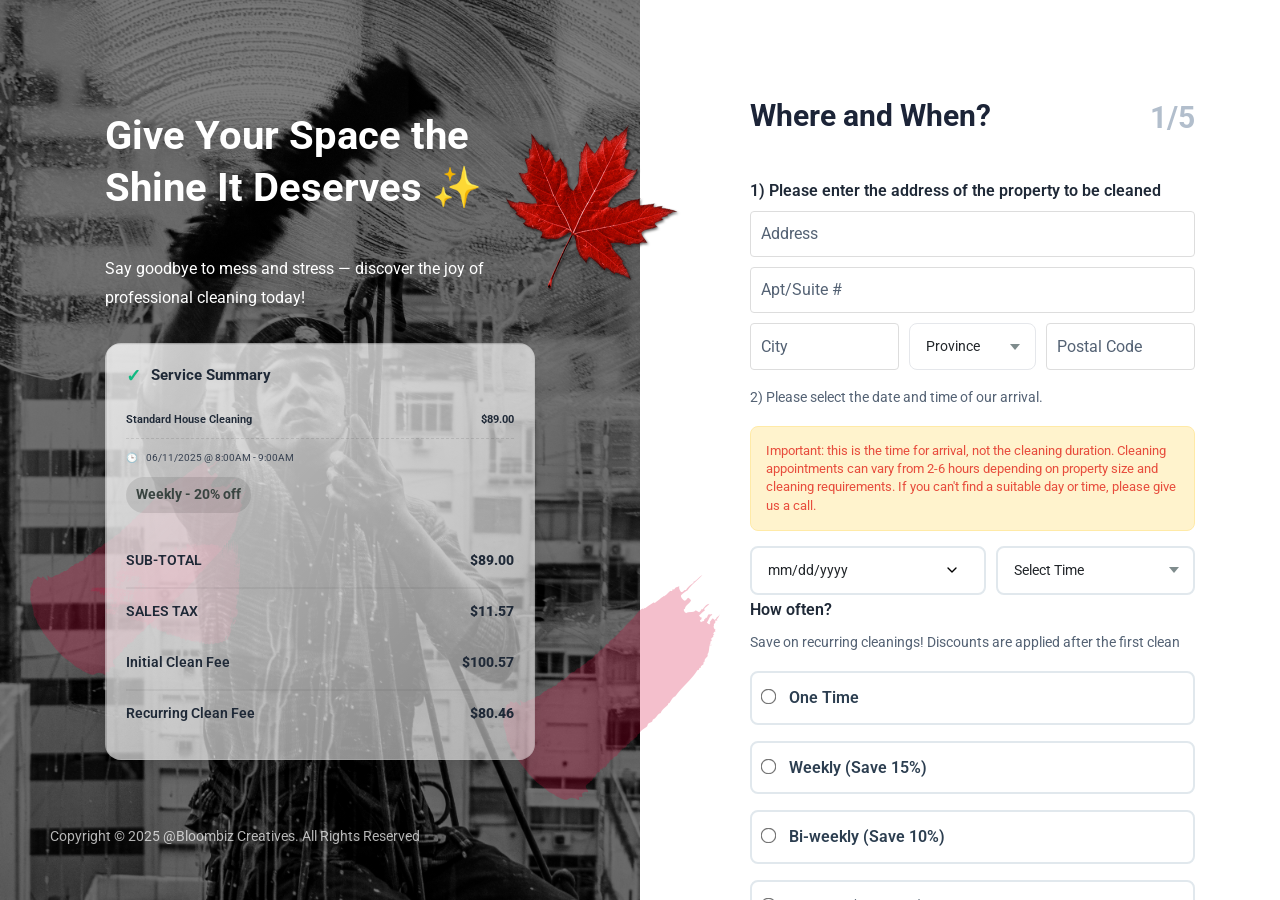
==== index.html @ fd6f6ff8 "first commit" ====
<!doctype html>
<html lang="en">

<head>
  <!-- Required meta tags -->
  <meta charset="utf-8">
  <meta name="viewport" content="width=device-width, initial-scale=1, shrink-to-fit=no">

  <title>Cleaning Service Form</title>

  <!-- Bootstrap CSS -->
  <link rel="stylesheet" href="assets/css/bootstrap.min.css">

  <!-- External Css -->
  <link rel="stylesheet" href="assets/css/line-awesome.min.css">
  <link rel="stylesheet" href="assets/css/owl.carousel.min.css" />

  <!-- Custom Css -->
  <link rel="stylesheet" type="text/css" href="assets/css/main.css">
  <link rel="stylesheet" type="text/css" href="assets/css/donation.css">
  <link rel="stylesheet" href="assets/css/form.css">
  <link rel="stylesheet" href="https://cdnjs.cloudflare.com/ajax/libs/font-awesome/6.0.0/css/all.min.css">

  <!-- Fonts -->
  <link href="https://fonts.googleapis.com/css2?family=Roboto:wght@400;500;700&amp;display=swap" rel="stylesheet">

  <!-- Favicon -->
  <!-- <link rel="icon" href="assets/images/favicon.png">
  <link rel="apple-touch-icon" href="assets/images/apple-touch-icon.png">
  <link rel="apple-touch-icon" sizes="72x72" href="assets/images/icon-72x72.png">
  <link rel="apple-touch-icon" sizes="114x114" href="assets/images/icon-114x114.png"> -->

  <style>
    /* Hide pricing summary on mobile */
    @media (max-width: 991px) {
      .content-block.desktop-summary {
        display: none;
      }
    }
    
    /* Show mobile summary at bottom of each step */
    .mobile-summary {
      display: none;
      margin-top: 20px;
      padding: 15px;
      background: #f8f9fa;
      border-radius: 8px;
    }
    
    @media (max-width: 991px) {
      .mobile-summary {
        display: block;
      }
    }
    
    .mobile-summary h3 {
      font-size: 18px;
      margin-bottom: 10px;
    }
    
    .mobile-summary .service-row {
      display: flex;
      justify-content: space-between;
      margin-bottom: 8px;
    }
    
    .mobile-summary .time-slot {
      font-size: 14px;
      color: #666;
      margin-bottom: 8px;
    }
    
    .mobile-summary .frequency {
      font-size: 14px;
      color: #28a745;
      margin-bottom: 10px;
    }
    
    .mobile-summary .totals {
      border-top: 1px solid #ddd;
      padding-top: 10px;
      margin-top: 10px;
    }
    
    .mobile-summary .totals div {
      display: flex;
      justify-content: space-between;
      margin-bottom: 5px;
    }
    
    .mobile-summary .fees {
      border-top: 1px solid #ddd;
      padding-top: 10px;
      margin-top: 10px;
    }
    
    .mobile-summary .fees div {
      display: flex;
      justify-content: space-between;
      margin-bottom: 5px;
    }
  </style>
</head>

<body>

  <div class="ugf-wraper">
    <div class="content-block desktop-summary">
      <img src="assets/images/maple.png" class="img-fluid shape-1" alt="">
      <img src="assets/images/shape-3.png" class="img-fluid shape-2" alt="">
      <img src="assets/images/shape-3.png" class="img-fluid shape-3" alt="">
      <img src="assets/images/shape-4.png" class="img-fluid shape-4" alt="">
      <div class="logo">
        <!-- <a href="#"><img src="assets/images/logo.png" class="img-fluid" alt="logo"></a> -->
      </div>
      <div class="main-content">
        <h2>Give Your Space the Shine It Deserves ✨</h2>
        <p class="text">Say goodbye to mess and stress — discover the joy of professional cleaning today!</p>
        <div class="pricing-summary">
          <h3>Service Summary</h3>
          <div class="service-row">
            <span class="service-name">Standard House Cleaning</span>
            <span class="service-price">$89.00</span>
          </div>
          <div class="time-slot">06/11/2025 @ 8:00AM - 9:00AM</div>

          <div class="frequency">Weekly - 20% off</div>

          <div class="totals">
            <div class="subtotal">
              <span>SUB-TOTAL</span>
              <span>$89.00</span>
            </div>
            <div class="tax">
              <span>SALES TAX</span>
              <span>$11.57</span>
            </div>
          </div>

          <div class="fees">
            <div class="initial-fee">
              <span>Initial Clean Fee</span>
              <span>$100.57</span>
            </div>
            <div class="recurring-fee">
              <span>Recurring Clean Fee</span>
              <span>$80.46</span>
            </div>
          </div>
        </div>
      </div>
    </div>


    <div class="container">
      <div class="container">
        <div class="row">
          <div class="col-lg-5 offset-lg-7 donetion1-content">
            <!-- Main Form Container -->
            <div class="form-container">
              <!-- Step 1 - Where and When -->
              <div class="form-steps active" id="step1">
                <div class="form-block">
                  <div class="donation-header">
                    <h2>Where and When?</h2>
                    <p>1/5</p>
                  </div>

                  <form id="cleaningForm">
                    <div class="form-group">
                      <label>1) Please enter the address of the property to be cleaned</label>
                      <input type="text" id="address" class="form-control" placeholder="Address" required>
                      <input type="text" id="suite" class="form-control" placeholder="Apt/Suite #"
                        style="margin-top: 10px;">
                      <div class="address-row">
                        <input type="text" id="city" class="form-control" placeholder="City" required style="flex: 1;">
                        <div class="select-wrapper" style="flex: 1;">
                          <select id="province" class="form-control" required>
                            <option value="">Province</option>
                            <option value="AB">Alberta</option>
                            <option value="BC">British Columbia</option>
                            <option value="ON">Ontario</option>
                          </select>
                        </div>
                        <input type="text" id="postal" class="form-control" placeholder="Postal Code" required
                          style="flex: 1;">
                      </div>
                    </div>

                    <div class="">
                      <label>2) Please select the date and time of our arrival.</label>
                      <p class="important-note">Important: this is the time for arrival, not the cleaning
                        duration. Cleaning appointments can vary from 2-6 hours depending on property size
                        and cleaning requirements. If you can't find a suitable day or time, please give us
                        a call.</p>
                      <div class="datetime-row">
                        <input type="date" id="service-date" class="form-control" required style="flex: 1;">
                        <div class="select-wrapper" style="flex: 1;">
                          <select id="service-time" class="form-control" required>
                            <option value="">Select Time</option>
                            <option>8:00 AM</option>
                            <option>9:00 AM</option>
                            <option>10:00 AM</option>
                            <option>11:00 AM</option>
                            <option>1:00 PM</option>
                            <option>2:00 PM</option>
                          </select>
                        </div>
                      </div>
                    </div>

                    <div class="form-group">
                      <label>How often?</label>
                      <p>Save on recurring cleanings! Discounts are applied after the first clean</p>
                      <div class="frequency-options">
                        <label class="radio-option">
                          <input type="radio" name="frequency" value="one-time">
                          <span>One Time</span>
                        </label>
                        <label class="radio-option">
                          <input type="radio" name="frequency" value="weekly">
                          <span>Weekly (Save 15%)</span>
                        </label>
                        <label class="radio-option">
                          <input type="radio" name="frequency" value="biweekly">
                          <span>Bi-weekly (Save 10%)</span>
                        </label>
                        <label class="radio-option">
                          <input type="radio" name="frequency" value="monthly">
                          <span>Monthly (Save 5%)</span>
                        </label>
                      </div>
                    </div>

                    <!-- Mobile summary for step 1 -->
                    <div class="mobile-summary">
                      <h3>Service Summary</h3>
                      <div class="service-row">
                        <span class="service-name">Standard House Cleaning</span>
                        <span class="service-price">$89.00</span>
                      </div>
                      <div class="time-slot">06/11/2025 @ 8:00AM - 9:00AM</div>
                      <div class="frequency">Weekly - 20% off</div>
                      <div class="totals">
                        <div class="subtotal">
                          <span>SUB-TOTAL</span>
                          <span>$89.00</span>
                        </div>
                        <div class="tax">
                          <span>SALES TAX</span>
                          <span>$11.57</span>
                        </div>
                      </div>
                      <div class="fees">
                        <div class="initial-fee">
                          <span>Initial Clean Fee</span>
                          <span>$100.57</span>
                        </div>
                        <div class="recurring-fee">
                          <span>Recurring Clean Fee</span>
                          <span>$80.46</span>
                        </div>
                      </div>
                    </div>

                    <div class="form-buttons">
                      <button type="button" class="btn btn-primary next-step" data-next="step2">Continue</button>
                    </div>
                  </form>
                </div>
              </div>

              <!-- Step 2 - Cleaning Details -->
              <div class="form-steps" id="step2">
                <div class="form-block">
                  <a href="#" class="prev-page prev-step" data-prev="step1">Back to Previous</a>
                  <div class="donation-header">
                    <h2>Cleaning Details</h2>
                    <p>2/5</p>
                  </div>

                  <div class="form-group">
                    <p><strong>House cleaning package:</strong> a top-to-bottom cleaning for your home
                      following our checklist. Enter total number of bedrooms, bathrooms, and the total
                      square footage of the home.</p>
                    <p><strong>House cleaning by the hour:</strong> a time-limited cleaning best for
                      cleaning specific areas of the home. (Note: the hourly clean will
                      <strong>not</strong> guarantee full coverage of your home).
                    </p>
                  </div>

                  <div class="form-group">
                    <div class="select-wrapper">
                      <select id="cleaning-type" class="form-control" required>
                        <option value="">Select Cleaning Type</option>
                        <option value="package">House Cleaning - package</option>
                        <option value="hourly">House Cleaning - by the hour</option>
                      </select>
                    </div>
                  </div>

                  <div class="dropdown-grid">
                    <div class="form-group">
                      <div class="select-wrapper">
                        <select id="cleaning-level" class="form-control" required>
                          <option value="">Select Cleaning Level</option>
                          <option value="standard">Standard House Cleaning</option>
                          <option value="deep">Deep House Cleaning</option>
                        </select>
                      </div>
                    </div>
                    <div class="form-group">
                      <div class="select-wrapper">
                        <select id="square-footage" class="form-control" required>
                          <option value="">Square Footage</option>
                          <option value="500-999">500-999 Sqft</option>
                          <option value="1000-1499">1000-1499 Sqft</option>
                          <option value="1500-1999">1500-1999 Sqft</option>
                          <option value="2000+">2000+ Sqft</option>
                        </select>
                      </div>
                    </div>
                    <div class="form-group">
                      <div class="select-wrapper">
                        <select id="bedrooms" class="form-control" required>
                          <option value="">Bedrooms</option>
                          <option value="0">No Bedrooms</option>
                          <option value="1">1 Bedroom</option>
                          <option value="2">2 Bedrooms</option>
                          <option value="3">3 Bedrooms</option>
                          <option value="4">4+ Bedrooms</option>
                        </select>
                      </div>
                    </div>
                    <div class="form-group">
                      <div class="select-wrapper">
                        <select id="bathrooms" class="form-control" required>
                          <option value="">Bathrooms</option>
                          <option value="0">0 Bathrooms</option>
                          <option value="1">1 Bathroom</option>
                          <option value="2">2 Bathrooms</option>
                          <option value="3">3+ Bathrooms</option>
                        </select>
                      </div>
                    </div>
                    <div class="form-group">
                      <div class="select-wrapper">
                        <select id="half-baths" class="form-control" required>
                          <option value="">Half Baths</option>
                          <option value="0">0 Half Baths</option>
                          <option value="1">1 Half Bath</option>
                          <option value="2">2+ Half Baths</option>
                        </select>
                      </div>
                    </div>
                    <div class="form-group">
                      <div class="select-wrapper">
                        <select id="basement" class="form-control" required>
                          <option value="">Basement</option>
                          <option value="no">No Basement</option>
                          <option value="finished">Finished Basement</option>
                          <option value="unfinished">Unfinished Basement</option>
                        </select>
                      </div>
                    </div>
                  </div>

                  <!-- Mobile summary for step 2 -->
                  <div class="mobile-summary">
                    <h3>Service Summary</h3>
                    <div class="service-row">
                      <span class="service-name">Standard House Cleaning</span>
                      <span class="service-price">$89.00</span>
                    </div>
                    <div class="time-slot">06/11/2025 @ 8:00AM - 9:00AM</div>
                    <div class="frequency">Weekly - 20% off</div>
                    <div class="totals">
                      <div class="subtotal">
                        <span>SUB-TOTAL</span>
                        <span>$89.00</span>
                      </div>
                      <div class="tax">
                        <span>SALES TAX</span>
                        <span>$11.57</span>
                      </div>
                    </div>
                    <div class="fees">
                      <div class="initial-fee">
                        <span>Initial Clean Fee</span>
                        <span>$100.57</span>
                      </div>
                      <div class="recurring-fee">
                        <span>Recurring Clean Fee</span>
                        <span>$80.46</span>
                      </div>
                    </div>
                  </div>

                  <div class="form-buttons">
                    <button type="button" class="btn btn-secondary prev-step" data-prev="step1">Back</button>
                    <button type="button" class="btn btn-primary next-step" data-next="step3">Continue</button>
                  </div>
                </div>
              </div>

              <!-- Step 3 - Customize your Cleaning -->
              <div class="form-steps" id="step3">
                <div class="form-block">
                  <a href="#" class="prev-page prev-step" data-prev="step2">Back to Previous</a>
                  <div class="donation-header">
                    <h2>Customize your Cleaning</h2>
                    <p>3/5</p>
                  </div>

                  <div class="form-group">
                    <p>If you selected House Cleaning package in Step 2, we highly recommend first-time
                      customers to book a Deep Clean to ensure their property is adequately cleaned. Visit
                      our <strong>checklist</strong> to see what our cleaning packages include.</p>
                  </div>

                  <div class="cleaning-options">
                    <div class="cleaning-option" data-option="deep-clean">
                      <div class="icon">🧽</div>
                      <div class="title">Deep Clean Package</div>
                    </div>
                    <div class="cleaning-option" data-option="move-in-out">
                      <div class="icon">📦</div>
                      <div class="title">Move In/Out Clean Package</div>
                    </div>
                    <div class="cleaning-option" data-option="renovation">
                      <div class="icon">🔨</div>
                      <div class="title">Renovation Clean Package</div>
                    </div>
                    <div class="cleaning-option" data-option="move-student">
                      <div class="icon">🎓</div>
                      <div class="title">Move In/Out Package (Student Property)</div>
                    </div>
                  </div>

                  <div class="cleaning-options">
                    <div class="cleaning-option" data-option="airbnb">
                      <div class="icon">🏠</div>
                      <div class="title">AirBnB Listing</div>
                    </div>
                    <div class="cleaning-option" data-option="pets">
                      <div class="icon">❤️</div>
                      <div class="title">I have Pets</div>
                    </div>
                    <div class="cleaning-option" data-option="fridge">
                      <div class="icon">📋</div>
                      <div class="title">Inside Fridge</div>
                    </div>
                    <div class="cleaning-option" data-option="oven">
                      <div class="icon">🔥</div>
                      <div class="title">Inside Oven</div>
                    </div>
                  </div>

                  <div class="cleaning-options">
                    <div class="cleaning-option" data-option="cabinets">
                      <div class="icon">🗄️</div>
                      <div class="title">Inside Cabinets</div>
                    </div>
                    <div class="cleaning-option" data-option="kitchen">
                      <div class="icon">🍽️</div>
                      <div class="title">Additional Kitchen</div>
                    </div>
                    <div class="cleaning-option" data-option="blinds">
                      <div class="icon">🪟</div>
                      <div class="title">Blinds (per window)</div>
                    </div>
                    <div class="cleaning-option" data-option="windows">
                      <div class="icon">🏠</div>
                      <div class="title">Inside Windows with Tracks (up to 6)</div>
                    </div>
                  </div>

                  <!-- Mobile summary for step 3 -->
                  <div class="mobile-summary">
                    <h3>Service Summary</h3>
                    <div class="service-row">
                      <span class="service-name">Standard House Cleaning</span>
                      <span class="service-price">$89.00</span>
                    </div>
                    <div class="time-slot">06/11/2025 @ 8:00AM - 9:00AM</div>
                    <div class="frequency">Weekly - 20% off</div>
                    <div class="totals">
                      <div class="subtotal">
                        <span>SUB-TOTAL</span>
                        <span>$89.00</span>
                      </div>
                      <div class="tax">
                        <span>SALES TAX</span>
                        <span>$11.57</span>
                      </div>
                    </div>
                    <div class="fees">
                      <div class="initial-fee">
                        <span>Initial Clean Fee</span>
                        <span>$100.57</span>
                      </div>
                      <div class="recurring-fee">
                        <span>Recurring Clean Fee</span>
                        <span>$80.46</span>
                      </div>
                    </div>
                  </div>

                  <div class="form-buttons">
                    <button type="button" class="btn btn-secondary prev-step" data-prev="step2">Back</button>
                    <button type="button" class="btn btn-primary next-step" data-next="step4">Continue</button>
                  </div>
                </div>
              </div>

              <!-- Step 4: Contact Information -->
              <div class="form-steps" id="step4">
                <div class="form-block">
                  <a href="#" class="prev-page prev-step" data-prev="step3">Back to Previous</a>
                  <div class="donation-header">
                    <h2>Contact Information</h2>
                    <p>4/5</p>
                  </div>

                  <div class="form-group">
                    <label>First Name *</label>
                    <input type="text" id="first-name" class="form-control" required>
                  </div>

                  <div class="form-group">
                    <label>Last Name *</label>
                    <input type="text" id="last-name" class="form-control" required>
                  </div>

                  <div class="form-group">
                    <label>Email Address *</label>
                    <input type="email" id="email" class="" required>
                  </div>

                  <div class="form-group">
                    <label>Phone Number *</label>
                    <input type="tel" id="phone" class="" required>
                  </div>

                  <!-- Mobile summary for step 4 -->
                  <div class="mobile-summary">
                    <h3>Service Summary</h3>
                    <div class="service-row">
                      <span class="service-name">Standard House Cleaning</span>
                      <span class="service-price">$89.00</span>
                    </div>
                    <div class="time-slot">06/11/2025 @ 8:00AM - 9:00AM</div>
                    <div class="frequency">Weekly - 20% off</div>
                    <div class="totals">
                      <div class="subtotal">
                        <span>SUB-TOTAL</span>
                        <span>$89.00</span>
                      </div>
                      <div class="tax">
                        <span>SALES TAX</span>
                        <span>$11.57</span>
                      </div>
                    </div>
                    <div class="fees">
                      <div class="initial-fee">
                        <span>Initial Clean Fee</span>
                        <span>$100.57</span>
                      </div>
                      <div class="recurring-fee">
                        <span>Recurring Clean Fee</span>
                        <span>$80.46</span>
                      </div>
                    </div>
                  </div>

                  <div class="form-buttons">
                    <button type="button" class="btn btn-secondary prev-step" data-prev="step3">Back</button>
                    <button type="button" class="btn btn-primary next-step" data-next="step5">Continue</button>
                  </div>
                </div>
              </div>

              <!-- Step 5: Special Instructions and Final Notes -->
              <div class="form-steps" id="step5">
                <div class="form-block">
                  <a href="#" class="prev-page prev-step" data-prev="step4">Back to Previous</a>
                  <div class="donation-header">
                    <h2>Special Instructions and Final Notes</h2>
                    <p>5/5</p>
                  </div>

                  <div class="form-group">
                    <label>Cleaning Instructions / Priorities:</label>
                    <textarea id="cleaning-instructions" rows="4" class=""
                      placeholder="If you chose hourly cleaning, please provide your list of priorities here. If you chose a cleaning package, let us know if there's anything particular you'd like us to focus on."></textarea>
                  </div>

                  <div class="form-group">
                    <label>ACCESS INFO:</label>
                    <p>Please provide details on property access, anything we should be aware of</p>
                    <textarea id="access-info" rows="3" class=""
                      placeholder="Keypad code / key location / will you be home? / info about your pets etc."></textarea>
                  </div>

                  <div class="form-group">
                    <input type="text" id="parking" class="form-control"
                      placeholder="Parking instructions (driveway, street parking?)">
                  </div>

                  <div class="form-group">
                    <label>Where should we place the collected garbage at the property?</label>
                    <div style="position: relative;">
                      <select id="garbage-location" class="form-control" style="appearance: none; padding-right: 30px;">
                        <option value="">Select Location</option>
                        <option value="curb">At the curb</option>
                        <option value="garage">In the garage</option>
                        <option value="basement">In the basement</option>
                        <option value="backyard">In the backyard</option>
                      </select>
                      <i class="fa fa-chevron-down" style="
      position: absolute;
      right: 10px;
      top: 50%;
      transform: translateY(-50%);
      pointer-events: none;
      color: #555;
    "></i>
                    </div>
                  </div>

                  <div class="form-group">
                    <label>Please select property type:</label>
                    <div class="property-types">
                      <div class="property-type" data-type="house">
                        <div class="icon">🏠</div>
                        <div class="title">House</div>
                      </div>
                      <div class="property-type" data-type="apartment">
                        <div class="icon">🏢</div>
                        <div class="title">Apartment</div>
                      </div>
                      <div class="property-type" data-type="commercial">
                        <div class="icon">🏢</div>
                        <div class="title">Commercial</div>
                      </div>
                    </div>
                  </div>

                  <div class="form-group">
                    <label>Do you have a service time restriction?</label>
                    <textarea id="time-restriction" rows="2" class=""
                      placeholder="Any specific time constraints or preferences?"></textarea>
                  </div>

                  <!-- Discount Coupon Section -->
                  <div class="form-group coupon-section">
                    <label for="coupon-code">💰 Discount Coupon Code:</label>
                    <div class="coupon-input-wrapper">
                      <input type="text" id="coupon-code" class="form-control" placeholder="Enter your coupon code">
                      <button type="button" id="apply-coupon" class="btn btn-coupon">Apply</button>
                    </div>
                    <div id="coupon-feedback" class="coupon-feedback"></div>
                    <div class="coupon-info">
                      <small>Have a promo code? Enter it above to save on your cleaning service!</small>
                    </div>
                  </div>

                  <!-- Mobile summary for step 5 -->
                  <div class="mobile-summary">
                    <h3>Service Summary</h3>
                    <div class="service-row">
                      <span class="service-name">Standard House Cleaning</span>
                      <span class="service-price">$89.00</span>
                    </div>
                    <div class="time-slot">06/11/2025 @ 8:00AM - 9:00AM</div>
                    <div class="frequency">Weekly - 20% off</div>
                    <div class="totals">
                      <div class="subtotal">
                        <span>SUB-TOTAL</span>
                        <span>$89.00</span>
                      </div>
                      <div class="tax">
                        <span>SALES TAX</span>
                        <span>$11.57</span>
                      </div>
                    </div>
                    <div class="fees">
                      <div class="initial-fee">
                        <span>Initial Clean Fee</span>
                        <span>$100.57</span>
                      </div>
                      <div class="recurring-fee">
                        <span>Recurring Clean Fee</span>
                        <span>$80.46</span>
                      </div>
                    </div>
                  </div>

                  <div class="form-buttons">
                    <button type="button" class="btn btn-secondary prev-step" data-prev="step4">Back</button>
                    <button type="button" class="btn btn-primary next-step" data-next="step6">Continue</button>
                  </div>
                </div>
              </div>

              <!-- Step 6 - Payment Method -->
              <div class="form-steps" id="step6">
                <div class="form-block">
                  <a href="#" class="prev-page prev-step" data-prev="step5">Back to Previous</a>
                  <div class="donation-header">
                    <h2>Payment Method</h2>
                    <p>5/5</p>
                  </div>

                  <div class="form-group">
                    <label for="inputCard">Card Number</label>
                    <input type="text" class="form-control" id="inputCard" placeholder="e.g. 0000 0000 0000 0000"
                      required>
                  </div>
                  <div class="form-group">
                    <label for="inputHolder">Cardholder name</label>
                    <input type="text" class="form-control" id="inputHolder" placeholder="e.g. John Doe" required>
                  </div>
                  <div class="row">
                    <div class="col-sm-6">
                      <div class="form-group">
                        <label for="inputExpire">Expiry date</label>
                        <input type="text" class="form-control" id="inputExpire" placeholder="e.g. MM/YY" required>
                      </div>
                    </div>
                    <div class="col-sm-6">
                      <div class="form-group">
                        <label for="inputCCV">CCV Code</label>
                        <input type="text" class="form-control" id="inputCCV" placeholder="e.g. 000" required>
                      </div>
                    </div>
                  </div>

                  <!-- Mobile summary for step 6 -->
                  <div class="mobile-summary">
                    <h3>Service Summary</h3>
                    <div class="service-row">
                      <span class="service-name">Standard House Cleaning</span>
                      <span class="service-price">$89.00</span>
                    </div>
                    <div class="time-slot">06/11/2025 @ 8:00AM - 9:00AM</div>
                    <div class="frequency">Weekly - 20% off</div>
                    <div class="totals">
                      <div class="subtotal">
                        <span>SUB-TOTAL</span>
                        <span>$89.00</span>
                      </div>
                      <div class="tax">
                        <span>SALES TAX</span>
                        <span>$11.57</span>
                      </div>
                    </div>
                    <div class="fees">
                      <div class="initial-fee">
                        <span>Initial Clean Fee</span>
                        <span>$100.57</span>
                      </div>
                      <div class="recurring-fee">
                        <span>Recurring Clean Fee</span>
                        <span>$80.46</span>
                      </div>
                    </div>
                  </div>

                  <div class="form-buttons">
                    <button type="button" class="btn btn-secondary prev-step" data-prev="step5">Back</button>
                    <button type="submit" class="btn btn-primary">Submit Booking</button>
                  </div>
                </div>
              </div>
            </div>
          </div>
        </div>
      </div>
    </div>

    <div class="footer">
      <div class="copyright">
        <p>Copyright &copy; 2025 <a href="#">@Bloombiz Creatives</a>. All Rights Reserved</p>
      </div>

    </div>
  </div>




  <script src="assets/js/cleaning-options.js"></script>
  <script src="assets/js/pricingcalculator.js"></script>
  <script src="assets/js/form.js"></script>
</body>

</html>
---- assets/css/line-awesome.min.css ----
.la,.lab,.lad,.lal,.lar,.las{-moz-osx-font-smoothing:grayscale;-webkit-font-smoothing:antialiased;display:inline-block;font-style:normal;font-variant:normal;text-rendering:auto;line-height:1}.la-lg{font-size:1.33333em;line-height:.75em;vertical-align:-.0667em}.la-xs{font-size:.75em}.la-sm{font-size:.875em}.la-1x{font-size:1em}.la-2x{font-size:2em}.la-3x{font-size:3em}.la-4x{font-size:4em}.la-5x{font-size:5em}.la-6x{font-size:6em}.la-7x{font-size:7em}.la-8x{font-size:8em}.la-9x{font-size:9em}.la-10x{font-size:10em}.la-fw{text-align:center;width:1.25em}.la-ul{list-style-type:none;margin-left:2.5em;padding-left:0}.la-ul>li{position:relative}.la-li{left:-2em;position:absolute;text-align:center;width:2em;line-height:inherit}.la-border{border:solid .08em #eee;border-radius:.1em;padding:.2em .25em .15em}.la-pull-left{float:left}.la-pull-right{float:right}.la.la-pull-left,.lab.la-pull-left,.lal.la-pull-left,.lar.la-pull-left,.las.la-pull-left{margin-right:.3em}.la.la-pull-right,.lab.la-pull-right,.lal.la-pull-right,.lar.la-pull-right,.las.la-pull-right{margin-left:.3em}.la-spin{-webkit-animation:la-spin 2s infinite linear;animation:la-spin 2s infinite linear}.la-pulse{-webkit-animation:la-spin 1s infinite steps(8);animation:la-spin 1s infinite steps(8)}@-webkit-keyframes la-spin{0%{-webkit-transform:rotate(0);transform:rotate(0)}100%{-webkit-transform:rotate(360deg);transform:rotate(360deg)}}@keyframes la-spin{0%{-webkit-transform:rotate(0);transform:rotate(0)}100%{-webkit-transform:rotate(360deg);transform:rotate(360deg)}}.la-rotate-90{-webkit-transform:rotate(90deg);transform:rotate(90deg)}.la-rotate-180{-webkit-transform:rotate(180deg);transform:rotate(180deg)}.la-rotate-270{-webkit-transform:rotate(270deg);transform:rotate(270deg)}.la-flip-horizontal{-webkit-transform:scale(-1,1);transform:scale(-1,1)}.la-flip-vertical{-webkit-transform:scale(1,-1);transform:scale(1,-1)}.la-flip-both,.la-flip-horizontal.la-flip-vertical{-webkit-transform:scale(-1,-1);transform:scale(-1,-1)}:root .la-flip-both,:root .la-flip-horizontal,:root .la-flip-vertical,:root .la-rotate-180,:root .la-rotate-270,:root .la-rotate-90{-webkit-filter:none;filter:none}.la-stack{display:inline-block;height:2em;line-height:2em;position:relative;vertical-align:middle;width:2.5em}.la-stack-1x,.la-stack-2x{left:0;position:absolute;text-align:center;width:100%}.la-stack-1x{line-height:inherit}.la-stack-2x{font-size:2em}.la-inverse{color:#fff}.la-500px:before{content:"\f26e"}.la-accessible-icon:before{content:"\f368"}.la-accusoft:before{content:"\f369"}.la-acquisitions-incorporated:before{content:"\f6af"}.la-ad:before{content:"\f641"}.la-address-book:before{content:"\f2b9"}.la-address-card:before{content:"\f2bb"}.la-adjust:before{content:"\f042"}.la-adn:before{content:"\f170"}.la-adobe:before{content:"\f778"}.la-adversal:before{content:"\f36a"}.la-affiliatetheme:before{content:"\f36b"}.la-air-freshener:before{content:"\f5d0"}.la-airbnb:before{content:"\f834"}.la-algolia:before{content:"\f36c"}.la-align-center:before{content:"\f037"}.la-align-justify:before{content:"\f039"}.la-align-left:before{content:"\f036"}.la-align-right:before{content:"\f038"}.la-alipay:before{content:"\f642"}.la-allergies:before{content:"\f461"}.la-amazon:before{content:"\f270"}.la-amazon-pay:before{content:"\f42c"}.la-ambulance:before{content:"\f0f9"}.la-american-sign-language-interpreting:before{content:"\f2a3"}.la-amilia:before{content:"\f36d"}.la-anchor:before{content:"\f13d"}.la-android:before{content:"\f17b"}.la-angellist:before{content:"\f209"}.la-angle-double-down:before{content:"\f103"}.la-angle-double-left:before{content:"\f100"}.la-angle-double-right:before{content:"\f101"}.la-angle-double-up:before{content:"\f102"}.la-angle-down:before{content:"\f107"}.la-angle-left:before{content:"\f104"}.la-angle-right:before{content:"\f105"}.la-angle-up:before{content:"\f106"}.la-angry:before{content:"\f556"}.la-angrycreative:before{content:"\f36e"}.la-angular:before{content:"\f420"}.la-ankh:before{content:"\f644"}.la-app-store:before{content:"\f36f"}.la-app-store-ios:before{content:"\f370"}.la-apper:before{content:"\f371"}.la-apple:before{content:"\f179"}.la-apple-alt:before{content:"\f5d1"}.la-apple-pay:before{content:"\f415"}.la-archive:before{content:"\f187"}.la-archway:before{content:"\f557"}.la-arrow-alt-circle-down:before{content:"\f358"}.la-arrow-alt-circle-left:before{content:"\f359"}.la-arrow-alt-circle-right:before{content:"\f35a"}.la-arrow-alt-circle-up:before{content:"\f35b"}.la-arrow-circle-down:before{content:"\f0ab"}.la-arrow-circle-left:before{content:"\f0a8"}.la-arrow-circle-right:before{content:"\f0a9"}.la-arrow-circle-up:before{content:"\f0aa"}.la-arrow-down:before{content:"\f063"}.la-arrow-left:before{content:"\f060"}.la-arrow-right:before{content:"\f061"}.la-arrow-up:before{content:"\f062"}.la-arrows-alt:before{content:"\f0b2"}.la-arrows-alt-h:before{content:"\f337"}.la-arrows-alt-v:before{content:"\f338"}.la-artstation:before{content:"\f77a"}.la-assistive-listening-systems:before{content:"\f2a2"}.la-asterisk:before{content:"\f069"}.la-asymmetrik:before{content:"\f372"}.la-at:before{content:"\f1fa"}.la-atlas:before{content:"\f558"}.la-atlassian:before{content:"\f77b"}.la-atom:before{content:"\f5d2"}.la-audible:before{content:"\f373"}.la-audio-description:before{content:"\f29e"}.la-autoprefixer:before{content:"\f41c"}.la-avianex:before{content:"\f374"}.la-aviato:before{content:"\f421"}.la-award:before{content:"\f559"}.la-aws:before{content:"\f375"}.la-baby:before{content:"\f77c"}.la-baby-carriage:before{content:"\f77d"}.la-backspace:before{content:"\f55a"}.la-backward:before{content:"\f04a"}.la-bacon:before{content:"\f7e5"}.la-balance-scale:before{content:"\f24e"}.la-balance-scale-left:before{content:"\f515"}.la-balance-scale-right:before{content:"\f516"}.la-ban:before{content:"\f05e"}.la-band-aid:before{content:"\f462"}.la-bandcamp:before{content:"\f2d5"}.la-barcode:before{content:"\f02a"}.la-bars:before{content:"\f0c9"}.la-baseball-ball:before{content:"\f433"}.la-basketball-ball:before{content:"\f434"}.la-bath:before{content:"\f2cd"}.la-battery-empty:before{content:"\f244"}.la-battery-full:before{content:"\f240"}.la-battery-half:before{content:"\f242"}.la-battery-quarter:before{content:"\f243"}.la-battery-three-quarters:before{content:"\f241"}.la-battle-net:before{content:"\f835"}.la-bed:before{content:"\f236"}.la-beer:before{content:"\f0fc"}.la-behance:before{content:"\f1b4"}.la-behance-square:before{content:"\f1b5"}.la-bell:before{content:"\f0f3"}.la-bell-slash:before{content:"\f1f6"}.la-bezier-curve:before{content:"\f55b"}.la-bible:before{content:"\f647"}.la-bicycle:before{content:"\f206"}.la-biking:before{content:"\f84a"}.la-bimobject:before{content:"\f378"}.la-binoculars:before{content:"\f1e5"}.la-biohazard:before{content:"\f780"}.la-birthday-cake:before{content:"\f1fd"}.la-bitbucket:before{content:"\f171"}.la-bitcoin:before{content:"\f379"}.la-bity:before{content:"\f37a"}.la-black-tie:before{content:"\f27e"}.la-blackberry:before{content:"\f37b"}.la-blender:before{content:"\f517"}.la-blender-phone:before{content:"\f6b6"}.la-blind:before{content:"\f29d"}.la-blog:before{content:"\f781"}.la-blogger:before{content:"\f37c"}.la-blogger-b:before{content:"\f37d"}.la-bluetooth:before{content:"\f293"}.la-bluetooth-b:before{content:"\f294"}.la-bold:before{content:"\f032"}.la-bolt:before{content:"\f0e7"}.la-bomb:before{content:"\f1e2"}.la-bone:before{content:"\f5d7"}.la-bong:before{content:"\f55c"}.la-book:before{content:"\f02d"}.la-book-dead:before{content:"\f6b7"}.la-book-medical:before{content:"\f7e6"}.la-book-open:before{content:"\f518"}.la-book-reader:before{content:"\f5da"}.la-bookmark:before{content:"\f02e"}.la-bootstrap:before{content:"\f836"}.la-border-all:before{content:"\f84c"}.la-border-none:before{content:"\f850"}.la-border-style:before{content:"\f853"}.la-bowling-ball:before{content:"\f436"}.la-box:before{content:"\f466"}.la-box-open:before{content:"\f49e"}.la-boxes:before{content:"\f468"}.la-braille:before{content:"\f2a1"}.la-brain:before{content:"\f5dc"}.la-bread-slice:before{content:"\f7ec"}.la-briefcase:before{content:"\f0b1"}.la-briefcase-medical:before{content:"\f469"}.la-broadcast-tower:before{content:"\f519"}.la-broom:before{content:"\f51a"}.la-brush:before{content:"\f55d"}.la-btc:before{content:"\f15a"}.la-buffer:before{content:"\f837"}.la-bug:before{content:"\f188"}.la-building:before{content:"\f1ad"}.la-bullhorn:before{content:"\f0a1"}.la-bullseye:before{content:"\f140"}.la-burn:before{content:"\f46a"}.la-buromobelexperte:before{content:"\f37f"}.la-bus:before{content:"\f207"}.la-bus-alt:before{content:"\f55e"}.la-business-time:before{content:"\f64a"}.la-buy-n-large:before{content:"\f8a6"}.la-buysellads:before{content:"\f20d"}.la-calculator:before{content:"\f1ec"}.la-calendar:before{content:"\f133"}.la-calendar-alt:before{content:"\f073"}.la-calendar-check:before{content:"\f274"}.la-calendar-day:before{content:"\f783"}.la-calendar-minus:before{content:"\f272"}.la-calendar-plus:before{content:"\f271"}.la-calendar-times:before{content:"\f273"}.la-calendar-week:before{content:"\f784"}.la-camera:before{content:"\f030"}.la-camera-retro:before{content:"\f083"}.la-campground:before{content:"\f6bb"}.la-canadian-maple-leaf:before{content:"\f785"}.la-candy-cane:before{content:"\f786"}.la-cannabis:before{content:"\f55f"}.la-capsules:before{content:"\f46b"}.la-car:before{content:"\f1b9"}.la-car-alt:before{content:"\f5de"}.la-car-battery:before{content:"\f5df"}.la-car-crash:before{content:"\f5e1"}.la-car-side:before{content:"\f5e4"}.la-caret-down:before{content:"\f0d7"}.la-caret-left:before{content:"\f0d9"}.la-caret-right:before{content:"\f0da"}.la-caret-square-down:before{content:"\f150"}.la-caret-square-left:before{content:"\f191"}.la-caret-square-right:before{content:"\f152"}.la-caret-square-up:before{content:"\f151"}.la-caret-up:before{content:"\f0d8"}.la-carrot:before{content:"\f787"}.la-cart-arrow-down:before{content:"\f218"}.la-cart-plus:before{content:"\f217"}.la-cash-register:before{content:"\f788"}.la-cat:before{content:"\f6be"}.la-cc-amazon-pay:before{content:"\f42d"}.la-cc-amex:before{content:"\f1f3"}.la-cc-apple-pay:before{content:"\f416"}.la-cc-diners-club:before{content:"\f24c"}.la-cc-discover:before{content:"\f1f2"}.la-cc-jcb:before{content:"\f24b"}.la-cc-mastercard:before{content:"\f1f1"}.la-cc-paypal:before{content:"\f1f4"}.la-cc-stripe:before{content:"\f1f5"}.la-cc-visa:before{content:"\f1f0"}.la-centercode:before{content:"\f380"}.la-centos:before{content:"\f789"}.la-certificate:before{content:"\f0a3"}.la-chair:before{content:"\f6c0"}.la-chalkboard:before{content:"\f51b"}.la-chalkboard-teacher:before{content:"\f51c"}.la-charging-station:before{content:"\f5e7"}.la-chart-area:before{content:"\f1fe"}.la-chart-bar:before{content:"\f080"}.la-chart-line:before{content:"\f201"}.la-chart-pie:before{content:"\f200"}.la-check:before{content:"\f00c"}.la-check-circle:before{content:"\f058"}.la-check-double:before{content:"\f560"}.la-check-square:before{content:"\f14a"}.la-cheese:before{content:"\f7ef"}.la-chess:before{content:"\f439"}.la-chess-bishop:before{content:"\f43a"}.la-chess-board:before{content:"\f43c"}.la-chess-king:before{content:"\f43f"}.la-chess-knight:before{content:"\f441"}.la-chess-pawn:before{content:"\f443"}.la-chess-queen:before{content:"\f445"}.la-chess-rook:before{content:"\f447"}.la-chevron-circle-down:before{content:"\f13a"}.la-chevron-circle-left:before{content:"\f137"}.la-chevron-circle-right:before{content:"\f138"}.la-chevron-circle-up:before{content:"\f139"}.la-chevron-down:before{content:"\f078"}.la-chevron-left:before{content:"\f053"}.la-chevron-right:before{content:"\f054"}.la-chevron-up:before{content:"\f077"}.la-child:before{content:"\f1ae"}.la-chrome:before{content:"\f268"}.la-chromecast:before{content:"\f838"}.la-church:before{content:"\f51d"}.la-circle:before{content:"\f111"}.la-circle-notch:before{content:"\f1ce"}.la-city:before{content:"\f64f"}.la-clinic-medical:before{content:"\f7f2"}.la-clipboard:before{content:"\f328"}.la-clipboard-check:before{content:"\f46c"}.la-clipboard-list:before{content:"\f46d"}.la-clock:before{content:"\f017"}.la-clone:before{content:"\f24d"}.la-closed-captioning:before{content:"\f20a"}.la-cloud:before{content:"\f0c2"}.la-cloud-download-alt:before{content:"\f381"}.la-cloud-meatball:before{content:"\f73b"}.la-cloud-moon:before{content:"\f6c3"}.la-cloud-moon-rain:before{content:"\f73c"}.la-cloud-rain:before{content:"\f73d"}.la-cloud-showers-heavy:before{content:"\f740"}.la-cloud-sun:before{content:"\f6c4"}.la-cloud-sun-rain:before{content:"\f743"}.la-cloud-upload-alt:before{content:"\f382"}.la-cloudscale:before{content:"\f383"}.la-cloudsmith:before{content:"\f384"}.la-cloudversify:before{content:"\f385"}.la-cocktail:before{content:"\f561"}.la-code:before{content:"\f121"}.la-code-branch:before{content:"\f126"}.la-codepen:before{content:"\f1cb"}.la-codiepie:before{content:"\f284"}.la-coffee:before{content:"\f0f4"}.la-cog:before{content:"\f013"}.la-cogs:before{content:"\f085"}.la-coins:before{content:"\f51e"}.la-columns:before{content:"\f0db"}.la-comment:before{content:"\f075"}.la-comment-alt:before{content:"\f27a"}.la-comment-dollar:before{content:"\f651"}.la-comment-dots:before{content:"\f4ad"}.la-comment-medical:before{content:"\f7f5"}.la-comment-slash:before{content:"\f4b3"}.la-comments:before{content:"\f086"}.la-comments-dollar:before{content:"\f653"}.la-compact-disc:before{content:"\f51f"}.la-compass:before{content:"\f14e"}.la-compress:before{content:"\f066"}.la-compress-arrows-alt:before{content:"\f78c"}.la-concierge-bell:before{content:"\f562"}.la-confluence:before{content:"\f78d"}.la-connectdevelop:before{content:"\f20e"}.la-contao:before{content:"\f26d"}.la-cookie:before{content:"\f563"}.la-cookie-bite:before{content:"\f564"}.la-copy:before{content:"\f0c5"}.la-copyright:before{content:"\f1f9"}.la-cotton-bureau:before{content:"\f89e"}.la-couch:before{content:"\f4b8"}.la-cpanel:before{content:"\f388"}.la-creative-commons:before{content:"\f25e"}.la-creative-commons-by:before{content:"\f4e7"}.la-creative-commons-nc:before{content:"\f4e8"}.la-creative-commons-nc-eu:before{content:"\f4e9"}.la-creative-commons-nc-jp:before{content:"\f4ea"}.la-creative-commons-nd:before{content:"\f4eb"}.la-creative-commons-pd:before{content:"\f4ec"}.la-creative-commons-pd-alt:before{content:"\f4ed"}.la-creative-commons-remix:before{content:"\f4ee"}.la-creative-commons-sa:before{content:"\f4ef"}.la-creative-commons-sampling:before{content:"\f4f0"}.la-creative-commons-sampling-plus:before{content:"\f4f1"}.la-creative-commons-share:before{content:"\f4f2"}.la-creative-commons-zero:before{content:"\f4f3"}.la-credit-card:before{content:"\f09d"}.la-critical-role:before{content:"\f6c9"}.la-crop:before{content:"\f125"}.la-crop-alt:before{content:"\f565"}.la-cross:before{content:"\f654"}.la-crosshairs:before{content:"\f05b"}.la-crow:before{content:"\f520"}.la-crown:before{content:"\f521"}.la-crutch:before{content:"\f7f7"}.la-css3:before{content:"\f13c"}.la-css3-alt:before{content:"\f38b"}.la-cube:before{content:"\f1b2"}.la-cubes:before{content:"\f1b3"}.la-cut:before{content:"\f0c4"}.la-cuttlefish:before{content:"\f38c"}.la-d-and-d:before{content:"\f38d"}.la-d-and-d-beyond:before{content:"\f6ca"}.la-dashcube:before{content:"\f210"}.la-database:before{content:"\f1c0"}.la-deaf:before{content:"\f2a4"}.la-delicious:before{content:"\f1a5"}.la-democrat:before{content:"\f747"}.la-deploydog:before{content:"\f38e"}.la-deskpro:before{content:"\f38f"}.la-desktop:before{content:"\f108"}.la-dev:before{content:"\f6cc"}.la-deviantart:before{content:"\f1bd"}.la-dharmachakra:before{content:"\f655"}.la-dhl:before{content:"\f790"}.la-diagnoses:before{content:"\f470"}.la-diaspora:before{content:"\f791"}.la-dice:before{content:"\f522"}.la-dice-d20:before{content:"\f6cf"}.la-dice-d6:before{content:"\f6d1"}.la-dice-five:before{content:"\f523"}.la-dice-four:before{content:"\f524"}.la-dice-one:before{content:"\f525"}.la-dice-six:before{content:"\f526"}.la-dice-three:before{content:"\f527"}.la-dice-two:before{content:"\f528"}.la-digg:before{content:"\f1a6"}.la-digital-ocean:before{content:"\f391"}.la-digital-tachograph:before{content:"\f566"}.la-directions:before{content:"\f5eb"}.la-discord:before{content:"\f392"}.la-discourse:before{content:"\f393"}.la-divide:before{content:"\f529"}.la-dizzy:before{content:"\f567"}.la-dna:before{content:"\f471"}.la-dochub:before{content:"\f394"}.la-docker:before{content:"\f395"}.la-dog:before{content:"\f6d3"}.la-dollar-sign:before{content:"\f155"}.la-dolly:before{content:"\f472"}.la-dolly-flatbed:before{content:"\f474"}.la-donate:before{content:"\f4b9"}.la-door-closed:before{content:"\f52a"}.la-door-open:before{content:"\f52b"}.la-dot-circle:before{content:"\f192"}.la-dove:before{content:"\f4ba"}.la-download:before{content:"\f019"}.la-draft2digital:before{content:"\f396"}.la-drafting-compass:before{content:"\f568"}.la-dragon:before{content:"\f6d5"}.la-draw-polygon:before{content:"\f5ee"}.la-dribbble:before{content:"\f17d"}.la-dribbble-square:before{content:"\f397"}.la-dropbox:before{content:"\f16b"}.la-drum:before{content:"\f569"}.la-drum-steelpan:before{content:"\f56a"}.la-drumstick-bite:before{content:"\f6d7"}.la-drupal:before{content:"\f1a9"}.la-dumbbell:before{content:"\f44b"}.la-dumpster:before{content:"\f793"}.la-dumpster-fire:before{content:"\f794"}.la-dungeon:before{content:"\f6d9"}.la-dyalog:before{content:"\f399"}.la-earlybirds:before{content:"\f39a"}.la-ebay:before{content:"\f4f4"}.la-edge:before{content:"\f282"}.la-edit:before{content:"\f044"}.la-egg:before{content:"\f7fb"}.la-eject:before{content:"\f052"}.la-elementor:before{content:"\f430"}.la-ellipsis-h:before{content:"\f141"}.la-ellipsis-v:before{content:"\f142"}.la-ello:before{content:"\f5f1"}.la-ember:before{content:"\f423"}.la-empire:before{content:"\f1d1"}.la-envelope:before{content:"\f0e0"}.la-envelope-open:before{content:"\f2b6"}.la-envelope-open-text:before{content:"\f658"}.la-envelope-square:before{content:"\f199"}.la-envira:before{content:"\f299"}.la-equals:before{content:"\f52c"}.la-eraser:before{content:"\f12d"}.la-erlang:before{content:"\f39d"}.la-ethereum:before{content:"\f42e"}.la-ethernet:before{content:"\f796"}.la-etsy:before{content:"\f2d7"}.la-euro-sign:before{content:"\f153"}.la-evernote:before{content:"\f839"}.la-exchange-alt:before{content:"\f362"}.la-exclamation:before{content:"\f12a"}.la-exclamation-circle:before{content:"\f06a"}.la-exclamation-triangle:before{content:"\f071"}.la-expand:before{content:"\f065"}.la-expand-arrows-alt:before{content:"\f31e"}.la-expeditedssl:before{content:"\f23e"}.la-external-link-alt:before{content:"\f35d"}.la-external-link-square-alt:before{content:"\f360"}.la-eye:before{content:"\f06e"}.la-eye-dropper:before{content:"\f1fb"}.la-eye-slash:before{content:"\f070"}.la-facebook:before{content:"\f09a"}.la-facebook-f:before{content:"\f39e"}.la-facebook-messenger:before{content:"\f39f"}.la-facebook-square:before{content:"\f082"}.la-fan:before{content:"\f863"}.la-fantasy-flight-games:before{content:"\f6dc"}.la-fast-backward:before{content:"\f049"}.la-fast-forward:before{content:"\f050"}.la-fax:before{content:"\f1ac"}.la-feather:before{content:"\f52d"}.la-feather-alt:before{content:"\f56b"}.la-fedex:before{content:"\f797"}.la-fedora:before{content:"\f798"}.la-female:before{content:"\f182"}.la-fighter-jet:before{content:"\f0fb"}.la-figma:before{content:"\f799"}.la-file:before{content:"\f15b"}.la-file-alt:before{content:"\f15c"}.la-file-archive:before{content:"\f1c6"}.la-file-audio:before{content:"\f1c7"}.la-file-code:before{content:"\f1c9"}.la-file-contract:before{content:"\f56c"}.la-file-csv:before{content:"\f6dd"}.la-file-download:before{content:"\f56d"}.la-file-excel:before{content:"\f1c3"}.la-file-export:before{content:"\f56e"}.la-file-image:before{content:"\f1c5"}.la-file-import:before{content:"\f56f"}.la-file-invoice:before{content:"\f570"}.la-file-invoice-dollar:before{content:"\f571"}.la-file-medical:before{content:"\f477"}.la-file-medical-alt:before{content:"\f478"}.la-file-pdf:before{content:"\f1c1"}.la-file-powerpoint:before{content:"\f1c4"}.la-file-prescription:before{content:"\f572"}.la-file-signature:before{content:"\f573"}.la-file-upload:before{content:"\f574"}.la-file-video:before{content:"\f1c8"}.la-file-word:before{content:"\f1c2"}.la-fill:before{content:"\f575"}.la-fill-drip:before{content:"\f576"}.la-film:before{content:"\f008"}.la-filter:before{content:"\f0b0"}.la-fingerprint:before{content:"\f577"}.la-fire:before{content:"\f06d"}.la-fire-alt:before{content:"\f7e4"}.la-fire-extinguisher:before{content:"\f134"}.la-firefox:before{content:"\f269"}.la-first-aid:before{content:"\f479"}.la-first-order:before{content:"\f2b0"}.la-first-order-alt:before{content:"\f50a"}.la-firstdraft:before{content:"\f3a1"}.la-fish:before{content:"\f578"}.la-fist-raised:before{content:"\f6de"}.la-flag:before{content:"\f024"}.la-flag-checkered:before{content:"\f11e"}.la-flag-usa:before{content:"\f74d"}.la-flask:before{content:"\f0c3"}.la-flickr:before{content:"\f16e"}.la-flipboard:before{content:"\f44d"}.la-flushed:before{content:"\f579"}.la-fly:before{content:"\f417"}.la-folder:before{content:"\f07b"}.la-folder-minus:before{content:"\f65d"}.la-folder-open:before{content:"\f07c"}.la-folder-plus:before{content:"\f65e"}.la-font:before{content:"\f031"}.la-font-awesome:before{content:"\f2b4"}.la-font-awesome-alt:before{content:"\f35c"}.la-font-awesome-flag:before{content:"\f425"}.la-font-awesome-logo-full:before{content:"\f4e6"}.la-fonticons:before{content:"\f280"}.la-fonticons-fi:before{content:"\f3a2"}.la-football-ball:before{content:"\f44e"}.la-fort-awesome:before{content:"\f286"}.la-fort-awesome-alt:before{content:"\f3a3"}.la-forumbee:before{content:"\f211"}.la-forward:before{content:"\f04e"}.la-foursquare:before{content:"\f180"}.la-free-code-camp:before{content:"\f2c5"}.la-freebsd:before{content:"\f3a4"}.la-frog:before{content:"\f52e"}.la-frown:before{content:"\f119"}.la-frown-open:before{content:"\f57a"}.la-fulcrum:before{content:"\f50b"}.la-funnel-dollar:before{content:"\f662"}.la-futbol:before{content:"\f1e3"}.la-galactic-republic:before{content:"\f50c"}.la-galactic-senate:before{content:"\f50d"}.la-gamepad:before{content:"\f11b"}.la-gas-pump:before{content:"\f52f"}.la-gavel:before{content:"\f0e3"}.la-gem:before{content:"\f3a5"}.la-genderless:before{content:"\f22d"}.la-get-pocket:before{content:"\f265"}.la-gg:before{content:"\f260"}.la-gg-circle:before{content:"\f261"}.la-ghost:before{content:"\f6e2"}.la-gift:before{content:"\f06b"}.la-gifts:before{content:"\f79c"}.la-git:before{content:"\f1d3"}.la-git-alt:before{content:"\f841"}.la-git-square:before{content:"\f1d2"}.la-github:before{content:"\f09b"}.la-github-alt:before{content:"\f113"}.la-github-square:before{content:"\f092"}.la-gitkraken:before{content:"\f3a6"}.la-gitlab:before{content:"\f296"}.la-gitter:before{content:"\f426"}.la-glass-cheers:before{content:"\f79f"}.la-glass-martini:before{content:"\f000"}.la-glass-martini-alt:before{content:"\f57b"}.la-glass-whiskey:before{content:"\f7a0"}.la-glasses:before{content:"\f530"}.la-glide:before{content:"\f2a5"}.la-glide-g:before{content:"\f2a6"}.la-globe:before{content:"\f0ac"}.la-globe-africa:before{content:"\f57c"}.la-globe-americas:before{content:"\f57d"}.la-globe-asia:before{content:"\f57e"}.la-globe-europe:before{content:"\f7a2"}.la-gofore:before{content:"\f3a7"}.la-golf-ball:before{content:"\f450"}.la-goodreads:before{content:"\f3a8"}.la-goodreads-g:before{content:"\f3a9"}.la-google:before{content:"\f1a0"}.la-google-drive:before{content:"\f3aa"}.la-google-play:before{content:"\f3ab"}.la-google-plus:before{content:"\f2b3"}.la-google-plus-g:before{content:"\f0d5"}.la-google-plus-square:before{content:"\f0d4"}.la-google-wallet:before{content:"\f1ee"}.la-gopuram:before{content:"\f664"}.la-graduation-cap:before{content:"\f19d"}.la-gratipay:before{content:"\f184"}.la-grav:before{content:"\f2d6"}.la-greater-than:before{content:"\f531"}.la-greater-than-equal:before{content:"\f532"}.la-grimace:before{content:"\f57f"}.la-grin:before{content:"\f580"}.la-grin-alt:before{content:"\f581"}.la-grin-beam:before{content:"\f582"}.la-grin-beam-sweat:before{content:"\f583"}.la-grin-hearts:before{content:"\f584"}.la-grin-squint:before{content:"\f585"}.la-grin-squint-tears:before{content:"\f586"}.la-grin-stars:before{content:"\f587"}.la-grin-tears:before{content:"\f588"}.la-grin-tongue:before{content:"\f589"}.la-grin-tongue-squint:before{content:"\f58a"}.la-grin-tongue-wink:before{content:"\f58b"}.la-grin-wink:before{content:"\f58c"}.la-grip-horizontal:before{content:"\f58d"}.la-grip-lines:before{content:"\f7a4"}.la-grip-lines-vertical:before{content:"\f7a5"}.la-grip-vertical:before{content:"\f58e"}.la-gripfire:before{content:"\f3ac"}.la-grunt:before{content:"\f3ad"}.la-guitar:before{content:"\f7a6"}.la-gulp:before{content:"\f3ae"}.la-h-square:before{content:"\f0fd"}.la-hacker-news:before{content:"\f1d4"}.la-hacker-news-square:before{content:"\f3af"}.la-hackerrank:before{content:"\f5f7"}.la-hamburger:before{content:"\f805"}.la-hammer:before{content:"\f6e3"}.la-hamsa:before{content:"\f665"}.la-hand-holding:before{content:"\f4bd"}.la-hand-holding-heart:before{content:"\f4be"}.la-hand-holding-usd:before{content:"\f4c0"}.la-hand-lizard:before{content:"\f258"}.la-hand-middle-finger:before{content:"\f806"}.la-hand-paper:before{content:"\f256"}.la-hand-peace:before{content:"\f25b"}.la-hand-point-down:before{content:"\f0a7"}.la-hand-point-left:before{content:"\f0a5"}.la-hand-point-right:before{content:"\f0a4"}.la-hand-point-up:before{content:"\f0a6"}.la-hand-pointer:before{content:"\f25a"}.la-hand-rock:before{content:"\f255"}.la-hand-scissors:before{content:"\f257"}.la-hand-spock:before{content:"\f259"}.la-hands:before{content:"\f4c2"}.la-hands-helping:before{content:"\f4c4"}.la-handshake:before{content:"\f2b5"}.la-hanukiah:before{content:"\f6e6"}.la-hard-hat:before{content:"\f807"}.la-hashtag:before{content:"\f292"}.la-hat-cowboy:before{content:"\f8c0"}.la-hat-cowboy-side:before{content:"\f8c1"}.la-hat-wizard:before{content:"\f6e8"}.la-haykal:before{content:"\f666"}.la-hdd:before{content:"\f0a0"}.la-heading:before{content:"\f1dc"}.la-headphones:before{content:"\f025"}.la-headphones-alt:before{content:"\f58f"}.la-headset:before{content:"\f590"}.la-heart:before{content:"\f004"}.la-heart-broken:before{content:"\f7a9"}.la-heartbeat:before{content:"\f21e"}.la-helicopter:before{content:"\f533"}.la-highlighter:before{content:"\f591"}.la-hiking:before{content:"\f6ec"}.la-hippo:before{content:"\f6ed"}.la-hips:before{content:"\f452"}.la-hire-a-helper:before{content:"\f3b0"}.la-history:before{content:"\f1da"}.la-hockey-puck:before{content:"\f453"}.la-holly-berry:before{content:"\f7aa"}.la-home:before{content:"\f015"}.la-hooli:before{content:"\f427"}.la-hornbill:before{content:"\f592"}.la-horse:before{content:"\f6f0"}.la-horse-head:before{content:"\f7ab"}.la-hospital:before{content:"\f0f8"}.la-hospital-alt:before{content:"\f47d"}.la-hospital-symbol:before{content:"\f47e"}.la-hot-tub:before{content:"\f593"}.la-hotdog:before{content:"\f80f"}.la-hotel:before{content:"\f594"}.la-hotjar:before{content:"\f3b1"}.la-hourglass:before{content:"\f254"}.la-hourglass-end:before{content:"\f253"}.la-hourglass-half:before{content:"\f252"}.la-hourglass-start:before{content:"\f251"}.la-house-damage:before{content:"\f6f1"}.la-houzz:before{content:"\f27c"}.la-hryvnia:before{content:"\f6f2"}.la-html5:before{content:"\f13b"}.la-hubspot:before{content:"\f3b2"}.la-i-cursor:before{content:"\f246"}.la-ice-cream:before{content:"\f810"}.la-icicles:before{content:"\f7ad"}.la-icons:before{content:"\f86d"}.la-id-badge:before{content:"\f2c1"}.la-id-card:before{content:"\f2c2"}.la-id-card-alt:before{content:"\f47f"}.la-igloo:before{content:"\f7ae"}.la-image:before{content:"\f03e"}.la-images:before{content:"\f302"}.la-imdb:before{content:"\f2d8"}.la-inbox:before{content:"\f01c"}.la-indent:before{content:"\f03c"}.la-industry:before{content:"\f275"}.la-infinity:before{content:"\f534"}.la-info:before{content:"\f129"}.la-info-circle:before{content:"\f05a"}.la-instagram:before{content:"\f16d"}.la-intercom:before{content:"\f7af"}.la-internet-explorer:before{content:"\f26b"}.la-invision:before{content:"\f7b0"}.la-ioxhost:before{content:"\f208"}.la-italic:before{content:"\f033"}.la-itch-io:before{content:"\f83a"}.la-itunes:before{content:"\f3b4"}.la-itunes-note:before{content:"\f3b5"}.la-java:before{content:"\f4e4"}.la-jedi:before{content:"\f669"}.la-jedi-order:before{content:"\f50e"}.la-jenkins:before{content:"\f3b6"}.la-jira:before{content:"\f7b1"}.la-joget:before{content:"\f3b7"}.la-joint:before{content:"\f595"}.la-joomla:before{content:"\f1aa"}.la-journal-whills:before{content:"\f66a"}.la-js:before{content:"\f3b8"}.la-js-square:before{content:"\f3b9"}.la-jsfiddle:before{content:"\f1cc"}.la-kaaba:before{content:"\f66b"}.la-kaggle:before{content:"\f5fa"}.la-key:before{content:"\f084"}.la-keybase:before{content:"\f4f5"}.la-keyboard:before{content:"\f11c"}.la-keycdn:before{content:"\f3ba"}.la-khanda:before{content:"\f66d"}.la-kickstarter:before{content:"\f3bb"}.la-kickstarter-k:before{content:"\f3bc"}.la-kiss:before{content:"\f596"}.la-kiss-beam:before{content:"\f597"}.la-kiss-wink-heart:before{content:"\f598"}.la-kiwi-bird:before{content:"\f535"}.la-korvue:before{content:"\f42f"}.la-landmark:before{content:"\f66f"}.la-language:before{content:"\f1ab"}.la-laptop:before{content:"\f109"}.la-laptop-code:before{content:"\f5fc"}.la-laptop-medical:before{content:"\f812"}.la-laravel:before{content:"\f3bd"}.la-lastfm:before{content:"\f202"}.la-lastfm-square:before{content:"\f203"}.la-laugh:before{content:"\f599"}.la-laugh-beam:before{content:"\f59a"}.la-laugh-squint:before{content:"\f59b"}.la-laugh-wink:before{content:"\f59c"}.la-layer-group:before{content:"\f5fd"}.la-leaf:before{content:"\f06c"}.la-leanpub:before{content:"\f212"}.la-lemon:before{content:"\f094"}.la-less:before{content:"\f41d"}.la-less-than:before{content:"\f536"}.la-less-than-equal:before{content:"\f537"}.la-level-down-alt:before{content:"\f3be"}.la-level-up-alt:before{content:"\f3bf"}.la-life-ring:before{content:"\f1cd"}.la-lightbulb:before{content:"\f0eb"}.la-line:before{content:"\f3c0"}.la-link:before{content:"\f0c1"}.la-linkedin:before{content:"\f08c"}.la-linkedin-in:before{content:"\f0e1"}.la-linode:before{content:"\f2b8"}.la-linux:before{content:"\f17c"}.la-lira-sign:before{content:"\f195"}.la-list:before{content:"\f03a"}.la-list-alt:before{content:"\f022"}.la-list-ol:before{content:"\f0cb"}.la-list-ul:before{content:"\f0ca"}.la-location-arrow:before{content:"\f124"}.la-lock:before{content:"\f023"}.la-lock-open:before{content:"\f3c1"}.la-long-arrow-alt-down:before{content:"\f309"}.la-long-arrow-alt-left:before{content:"\f30a"}.la-long-arrow-alt-right:before{content:"\f30b"}.la-long-arrow-alt-up:before{content:"\f30c"}.la-low-vision:before{content:"\f2a8"}.la-luggage-cart:before{content:"\f59d"}.la-lyft:before{content:"\f3c3"}.la-magento:before{content:"\f3c4"}.la-magic:before{content:"\f0d0"}.la-magnet:before{content:"\f076"}.la-mail-bulk:before{content:"\f674"}.la-mailchimp:before{content:"\f59e"}.la-male:before{content:"\f183"}.la-mandalorian:before{content:"\f50f"}.la-map:before{content:"\f279"}.la-map-marked:before{content:"\f59f"}.la-map-marked-alt:before{content:"\f5a0"}.la-map-marker:before{content:"\f041"}.la-map-marker-alt:before{content:"\f3c5"}.la-map-pin:before{content:"\f276"}.la-map-signs:before{content:"\f277"}.la-markdown:before{content:"\f60f"}.la-marker:before{content:"\f5a1"}.la-mars:before{content:"\f222"}.la-mars-double:before{content:"\f227"}.la-mars-stroke:before{content:"\f229"}.la-mars-stroke-h:before{content:"\f22b"}.la-mars-stroke-v:before{content:"\f22a"}.la-mask:before{content:"\f6fa"}.la-mastodon:before{content:"\f4f6"}.la-maxcdn:before{content:"\f136"}.la-mdb:before{content:"\f8ca"}.la-medal:before{content:"\f5a2"}.la-medapps:before{content:"\f3c6"}.la-medium:before{content:"\f23a"}.la-medium-m:before{content:"\f3c7"}.la-medkit:before{content:"\f0fa"}.la-medrt:before{content:"\f3c8"}.la-meetup:before{content:"\f2e0"}.la-megaport:before{content:"\f5a3"}.la-meh:before{content:"\f11a"}.la-meh-blank:before{content:"\f5a4"}.la-meh-rolling-eyes:before{content:"\f5a5"}.la-memory:before{content:"\f538"}.la-mendeley:before{content:"\f7b3"}.la-menorah:before{content:"\f676"}.la-mercury:before{content:"\f223"}.la-meteor:before{content:"\f753"}.la-microchip:before{content:"\f2db"}.la-microphone:before{content:"\f130"}.la-microphone-alt:before{content:"\f3c9"}.la-microphone-alt-slash:before{content:"\f539"}.la-microphone-slash:before{content:"\f131"}.la-microscope:before{content:"\f610"}.la-microsoft:before{content:"\f3ca"}.la-minus:before{content:"\f068"}.la-minus-circle:before{content:"\f056"}.la-minus-square:before{content:"\f146"}.la-mitten:before{content:"\f7b5"}.la-mix:before{content:"\f3cb"}.la-mixcloud:before{content:"\f289"}.la-mizuni:before{content:"\f3cc"}.la-mobile:before{content:"\f10b"}.la-mobile-alt:before{content:"\f3cd"}.la-modx:before{content:"\f285"}.la-monero:before{content:"\f3d0"}.la-money-bill:before{content:"\f0d6"}.la-money-bill-alt:before{content:"\f3d1"}.la-money-bill-wave:before{content:"\f53a"}.la-money-bill-wave-alt:before{content:"\f53b"}.la-money-check:before{content:"\f53c"}.la-money-check-alt:before{content:"\f53d"}.la-monument:before{content:"\f5a6"}.la-moon:before{content:"\f186"}.la-mortar-pestle:before{content:"\f5a7"}.la-mosque:before{content:"\f678"}.la-motorcycle:before{content:"\f21c"}.la-mountain:before{content:"\f6fc"}.la-mouse:before{content:"\f8cc"}.la-mouse-pointer:before{content:"\f245"}.la-mug-hot:before{content:"\f7b6"}.la-music:before{content:"\f001"}.la-napster:before{content:"\f3d2"}.la-neos:before{content:"\f612"}.la-network-wired:before{content:"\f6ff"}.la-neuter:before{content:"\f22c"}.la-newspaper:before{content:"\f1ea"}.la-nimblr:before{content:"\f5a8"}.la-node:before{content:"\f419"}.la-node-js:before{content:"\f3d3"}.la-not-equal:before{content:"\f53e"}.la-notes-medical:before{content:"\f481"}.la-npm:before{content:"\f3d4"}.la-ns8:before{content:"\f3d5"}.la-nutritionix:before{content:"\f3d6"}.la-object-group:before{content:"\f247"}.la-object-ungroup:before{content:"\f248"}.la-odnoklassniki:before{content:"\f263"}.la-odnoklassniki-square:before{content:"\f264"}.la-oil-can:before{content:"\f613"}.la-old-republic:before{content:"\f510"}.la-om:before{content:"\f679"}.la-opencart:before{content:"\f23d"}.la-openid:before{content:"\f19b"}.la-opera:before{content:"\f26a"}.la-optin-monster:before{content:"\f23c"}.la-orcid:before{content:"\f8d2"}.la-osi:before{content:"\f41a"}.la-otter:before{content:"\f700"}.la-outdent:before{content:"\f03b"}.la-page4:before{content:"\f3d7"}.la-pagelines:before{content:"\f18c"}.la-pager:before{content:"\f815"}.la-paint-brush:before{content:"\f1fc"}.la-paint-roller:before{content:"\f5aa"}.la-palette:before{content:"\f53f"}.la-palfed:before{content:"\f3d8"}.la-pallet:before{content:"\f482"}.la-paper-plane:before{content:"\f1d8"}.la-paperclip:before{content:"\f0c6"}.la-parachute-box:before{content:"\f4cd"}.la-paragraph:before{content:"\f1dd"}.la-parking:before{content:"\f540"}.la-passport:before{content:"\f5ab"}.la-pastafarianism:before{content:"\f67b"}.la-paste:before{content:"\f0ea"}.la-patreon:before{content:"\f3d9"}.la-pause:before{content:"\f04c"}.la-pause-circle:before{content:"\f28b"}.la-paw:before{content:"\f1b0"}.la-paypal:before{content:"\f1ed"}.la-peace:before{content:"\f67c"}.la-pen:before{content:"\f304"}.la-pen-alt:before{content:"\f305"}.la-pen-fancy:before{content:"\f5ac"}.la-pen-nib:before{content:"\f5ad"}.la-pen-square:before{content:"\f14b"}.la-pencil-alt:before{content:"\f303"}.la-pencil-ruler:before{content:"\f5ae"}.la-penny-arcade:before{content:"\f704"}.la-people-carry:before{content:"\f4ce"}.la-pepper-hot:before{content:"\f816"}.la-percent:before{content:"\f295"}.la-percentage:before{content:"\f541"}.la-periscope:before{content:"\f3da"}.la-person-booth:before{content:"\f756"}.la-phabricator:before{content:"\f3db"}.la-phoenix-framework:before{content:"\f3dc"}.la-phoenix-squadron:before{content:"\f511"}.la-phone:before{content:"\f095"}.la-phone-alt:before{content:"\f879"}.la-phone-slash:before{content:"\f3dd"}.la-phone-square:before{content:"\f098"}.la-phone-square-alt:before{content:"\f87b"}.la-phone-volume:before{content:"\f2a0"}.la-photo-video:before{content:"\f87c"}.la-php:before{content:"\f457"}.la-pied-piper:before{content:"\f2ae"}.la-pied-piper-alt:before{content:"\f1a8"}.la-pied-piper-hat:before{content:"\f4e5"}.la-pied-piper-pp:before{content:"\f1a7"}.la-piggy-bank:before{content:"\f4d3"}.la-pills:before{content:"\f484"}.la-pinterest:before{content:"\f0d2"}.la-pinterest-p:before{content:"\f231"}.la-pinterest-square:before{content:"\f0d3"}.la-pizza-slice:before{content:"\f818"}.la-place-of-worship:before{content:"\f67f"}.la-plane:before{content:"\f072"}.la-plane-arrival:before{content:"\f5af"}.la-plane-departure:before{content:"\f5b0"}.la-play:before{content:"\f04b"}.la-play-circle:before{content:"\f144"}.la-playstation:before{content:"\f3df"}.la-plug:before{content:"\f1e6"}.la-plus:before{content:"\f067"}.la-plus-circle:before{content:"\f055"}.la-plus-square:before{content:"\f0fe"}.la-podcast:before{content:"\f2ce"}.la-poll:before{content:"\f681"}.la-poll-h:before{content:"\f682"}.la-poo:before{content:"\f2fe"}.la-poo-storm:before{content:"\f75a"}.la-poop:before{content:"\f619"}.la-portrait:before{content:"\f3e0"}.la-pound-sign:before{content:"\f154"}.la-power-off:before{content:"\f011"}.la-pray:before{content:"\f683"}.la-praying-hands:before{content:"\f684"}.la-prescription:before{content:"\f5b1"}.la-prescription-bottle:before{content:"\f485"}.la-prescription-bottle-alt:before{content:"\f486"}.la-print:before{content:"\f02f"}.la-procedures:before{content:"\f487"}.la-product-hunt:before{content:"\f288"}.la-project-diagram:before{content:"\f542"}.la-pushed:before{content:"\f3e1"}.la-puzzle-piece:before{content:"\f12e"}.la-python:before{content:"\f3e2"}.la-qq:before{content:"\f1d6"}.la-qrcode:before{content:"\f029"}.la-question:before{content:"\f128"}.la-question-circle:before{content:"\f059"}.la-quidditch:before{content:"\f458"}.la-quinscape:before{content:"\f459"}.la-quora:before{content:"\f2c4"}.la-quote-left:before{content:"\f10d"}.la-quote-right:before{content:"\f10e"}.la-quran:before{content:"\f687"}.la-r-project:before{content:"\f4f7"}.la-radiation:before{content:"\f7b9"}.la-radiation-alt:before{content:"\f7ba"}.la-rainbow:before{content:"\f75b"}.la-random:before{content:"\f074"}.la-raspberry-pi:before{content:"\f7bb"}.la-ravelry:before{content:"\f2d9"}.la-react:before{content:"\f41b"}.la-reacteurope:before{content:"\f75d"}.la-readme:before{content:"\f4d5"}.la-rebel:before{content:"\f1d0"}.la-receipt:before{content:"\f543"}.la-record-vinyl:before{content:"\f8d9"}.la-recycle:before{content:"\f1b8"}.la-red-river:before{content:"\f3e3"}.la-reddit:before{content:"\f1a1"}.la-reddit-alien:before{content:"\f281"}.la-reddit-square:before{content:"\f1a2"}.la-redhat:before{content:"\f7bc"}.la-redo:before{content:"\f01e"}.la-redo-alt:before{content:"\f2f9"}.la-registered:before{content:"\f25d"}.la-remove-format:before{content:"\f87d"}.la-renren:before{content:"\f18b"}.la-reply:before{content:"\f3e5"}.la-reply-all:before{content:"\f122"}.la-replyd:before{content:"\f3e6"}.la-republican:before{content:"\f75e"}.la-researchgate:before{content:"\f4f8"}.la-resolving:before{content:"\f3e7"}.la-restroom:before{content:"\f7bd"}.la-retweet:before{content:"\f079"}.la-rev:before{content:"\f5b2"}.la-ribbon:before{content:"\f4d6"}.la-ring:before{content:"\f70b"}.la-road:before{content:"\f018"}.la-robot:before{content:"\f544"}.la-rocket:before{content:"\f135"}.la-rocketchat:before{content:"\f3e8"}.la-rockrms:before{content:"\f3e9"}.la-route:before{content:"\f4d7"}.la-rss:before{content:"\f09e"}.la-rss-square:before{content:"\f143"}.la-ruble-sign:before{content:"\f158"}.la-ruler:before{content:"\f545"}.la-ruler-combined:before{content:"\f546"}.la-ruler-horizontal:before{content:"\f547"}.la-ruler-vertical:before{content:"\f548"}.la-running:before{content:"\f70c"}.la-rupee-sign:before{content:"\f156"}.la-sad-cry:before{content:"\f5b3"}.la-sad-tear:before{content:"\f5b4"}.la-safari:before{content:"\f267"}.la-salesforce:before{content:"\f83b"}.la-sass:before{content:"\f41e"}.la-satellite:before{content:"\f7bf"}.la-satellite-dish:before{content:"\f7c0"}.la-save:before{content:"\f0c7"}.la-schlix:before{content:"\f3ea"}.la-school:before{content:"\f549"}.la-screwdriver:before{content:"\f54a"}.la-scribd:before{content:"\f28a"}.la-scroll:before{content:"\f70e"}.la-sd-card:before{content:"\f7c2"}.la-search:before{content:"\f002"}.la-search-dollar:before{content:"\f688"}.la-search-location:before{content:"\f689"}.la-search-minus:before{content:"\f010"}.la-search-plus:before{content:"\f00e"}.la-searchengin:before{content:"\f3eb"}.la-seedling:before{content:"\f4d8"}.la-sellcast:before{content:"\f2da"}.la-sellsy:before{content:"\f213"}.la-server:before{content:"\f233"}.la-servicestack:before{content:"\f3ec"}.la-shapes:before{content:"\f61f"}.la-share:before{content:"\f064"}.la-share-alt:before{content:"\f1e0"}.la-share-alt-square:before{content:"\f1e1"}.la-share-square:before{content:"\f14d"}.la-shekel-sign:before{content:"\f20b"}.la-shield-alt:before{content:"\f3ed"}.la-ship:before{content:"\f21a"}.la-shipping-fast:before{content:"\f48b"}.la-shirtsinbulk:before{content:"\f214"}.la-shoe-prints:before{content:"\f54b"}.la-shopping-bag:before{content:"\f290"}.la-shopping-basket:before{content:"\f291"}.la-shopping-cart:before{content:"\f07a"}.la-shopware:before{content:"\f5b5"}.la-shower:before{content:"\f2cc"}.la-shuttle-van:before{content:"\f5b6"}.la-sign:before{content:"\f4d9"}.la-sign-in-alt:before{content:"\f2f6"}.la-sign-language:before{content:"\f2a7"}.la-sign-out-alt:before{content:"\f2f5"}.la-signal:before{content:"\f012"}.la-signature:before{content:"\f5b7"}.la-sim-card:before{content:"\f7c4"}.la-simplybuilt:before{content:"\f215"}.la-sistrix:before{content:"\f3ee"}.la-sitemap:before{content:"\f0e8"}.la-sith:before{content:"\f512"}.la-skating:before{content:"\f7c5"}.la-sketch:before{content:"\f7c6"}.la-skiing:before{content:"\f7c9"}.la-skiing-nordic:before{content:"\f7ca"}.la-skull:before{content:"\f54c"}.la-skull-crossbones:before{content:"\f714"}.la-skyatlas:before{content:"\f216"}.la-skype:before{content:"\f17e"}.la-slack:before{content:"\f198"}.la-slack-hash:before{content:"\f3ef"}.la-slash:before{content:"\f715"}.la-sleigh:before{content:"\f7cc"}.la-sliders-h:before{content:"\f1de"}.la-slideshare:before{content:"\f1e7"}.la-smile:before{content:"\f118"}.la-smile-beam:before{content:"\f5b8"}.la-smile-wink:before{content:"\f4da"}.la-smog:before{content:"\f75f"}.la-smoking:before{content:"\f48d"}.la-smoking-ban:before{content:"\f54d"}.la-sms:before{content:"\f7cd"}.la-snapchat:before{content:"\f2ab"}.la-snapchat-ghost:before{content:"\f2ac"}.la-snapchat-square:before{content:"\f2ad"}.la-snowboarding:before{content:"\f7ce"}.la-snowflake:before{content:"\f2dc"}.la-snowman:before{content:"\f7d0"}.la-snowplow:before{content:"\f7d2"}.la-socks:before{content:"\f696"}.la-solar-panel:before{content:"\f5ba"}.la-sort:before{content:"\f0dc"}.la-sort-alpha-down:before{content:"\f15d"}.la-sort-alpha-down-alt:before{content:"\f881"}.la-sort-alpha-up:before{content:"\f15e"}.la-sort-alpha-up-alt:before{content:"\f882"}.la-sort-amount-down:before{content:"\f160"}.la-sort-amount-down-alt:before{content:"\f884"}.la-sort-amount-up:before{content:"\f161"}.la-sort-amount-up-alt:before{content:"\f885"}.la-sort-down:before{content:"\f0dd"}.la-sort-numeric-down:before{content:"\f162"}.la-sort-numeric-down-alt:before{content:"\f886"}.la-sort-numeric-up:before{content:"\f163"}.la-sort-numeric-up-alt:before{content:"\f887"}.la-sort-up:before{content:"\f0de"}.la-soundcloud:before{content:"\f1be"}.la-sourcetree:before{content:"\f7d3"}.la-spa:before{content:"\f5bb"}.la-space-shuttle:before{content:"\f197"}.la-speakap:before{content:"\f3f3"}.la-speaker-deck:before{content:"\f83c"}.la-spell-check:before{content:"\f891"}.la-spider:before{content:"\f717"}.la-spinner:before{content:"\f110"}.la-splotch:before{content:"\f5bc"}.la-spotify:before{content:"\f1bc"}.la-spray-can:before{content:"\f5bd"}.la-square:before{content:"\f0c8"}.la-square-full:before{content:"\f45c"}.la-square-root-alt:before{content:"\f698"}.la-squarespace:before{content:"\f5be"}.la-stack-exchange:before{content:"\f18d"}.la-stack-overflow:before{content:"\f16c"}.la-stackpath:before{content:"\f842"}.la-stamp:before{content:"\f5bf"}.la-star:before{content:"\f005"}.la-star-and-crescent:before{content:"\f699"}.la-star-half:before{content:"\f089"}.la-star-half-alt:before{content:"\f5c0"}.la-star-of-david:before{content:"\f69a"}.la-star-of-life:before{content:"\f621"}.la-staylinked:before{content:"\f3f5"}.la-steam:before{content:"\f1b6"}.la-steam-square:before{content:"\f1b7"}.la-steam-symbol:before{content:"\f3f6"}.la-step-backward:before{content:"\f048"}.la-step-forward:before{content:"\f051"}.la-stethoscope:before{content:"\f0f1"}.la-sticker-mule:before{content:"\f3f7"}.la-sticky-note:before{content:"\f249"}.la-stop:before{content:"\f04d"}.la-stop-circle:before{content:"\f28d"}.la-stopwatch:before{content:"\f2f2"}.la-store:before{content:"\f54e"}.la-store-alt:before{content:"\f54f"}.la-strava:before{content:"\f428"}.la-stream:before{content:"\f550"}.la-street-view:before{content:"\f21d"}.la-strikethrough:before{content:"\f0cc"}.la-stripe:before{content:"\f429"}.la-stripe-s:before{content:"\f42a"}.la-stroopwafel:before{content:"\f551"}.la-studiovinari:before{content:"\f3f8"}.la-stumbleupon:before{content:"\f1a4"}.la-stumbleupon-circle:before{content:"\f1a3"}.la-subscript:before{content:"\f12c"}.la-subway:before{content:"\f239"}.la-suitcase:before{content:"\f0f2"}.la-suitcase-rolling:before{content:"\f5c1"}.la-sun:before{content:"\f185"}.la-superpowers:before{content:"\f2dd"}.la-superscript:before{content:"\f12b"}.la-supple:before{content:"\f3f9"}.la-surprise:before{content:"\f5c2"}.la-suse:before{content:"\f7d6"}.la-swatchbook:before{content:"\f5c3"}.la-swift:before{content:"\f8e1"}.la-swimmer:before{content:"\f5c4"}.la-swimming-pool:before{content:"\f5c5"}.la-symfony:before{content:"\f83d"}.la-synagogue:before{content:"\f69b"}.la-sync:before{content:"\f021"}.la-sync-alt:before{content:"\f2f1"}.la-syringe:before{content:"\f48e"}.la-table:before{content:"\f0ce"}.la-table-tennis:before{content:"\f45d"}.la-tablet:before{content:"\f10a"}.la-tablet-alt:before{content:"\f3fa"}.la-tablets:before{content:"\f490"}.la-tachometer-alt:before{content:"\f3fd"}.la-tag:before{content:"\f02b"}.la-tags:before{content:"\f02c"}.la-tape:before{content:"\f4db"}.la-tasks:before{content:"\f0ae"}.la-taxi:before{content:"\f1ba"}.la-teamspeak:before{content:"\f4f9"}.la-teeth:before{content:"\f62e"}.la-teeth-open:before{content:"\f62f"}.la-telegram:before{content:"\f2c6"}.la-telegram-plane:before{content:"\f3fe"}.la-temperature-high:before{content:"\f769"}.la-temperature-low:before{content:"\f76b"}.la-tencent-weibo:before{content:"\f1d5"}.la-tenge:before{content:"\f7d7"}.la-terminal:before{content:"\f120"}.la-text-height:before{content:"\f034"}.la-text-width:before{content:"\f035"}.la-th:before{content:"\f00a"}.la-th-large:before{content:"\f009"}.la-th-list:before{content:"\f00b"}.la-the-red-yeti:before{content:"\f69d"}.la-theater-masks:before{content:"\f630"}.la-themeco:before{content:"\f5c6"}.la-themeisle:before{content:"\f2b2"}.la-thermometer:before{content:"\f491"}.la-thermometer-empty:before{content:"\f2cb"}.la-thermometer-full:before{content:"\f2c7"}.la-thermometer-half:before{content:"\f2c9"}.la-thermometer-quarter:before{content:"\f2ca"}.la-thermometer-three-quarters:before{content:"\f2c8"}.la-think-peaks:before{content:"\f731"}.la-thumbs-down:before{content:"\f165"}.la-thumbs-up:before{content:"\f164"}.la-thumbtack:before{content:"\f08d"}.la-ticket-alt:before{content:"\f3ff"}.la-times:before{content:"\f00d"}.la-times-circle:before{content:"\f057"}.la-tint:before{content:"\f043"}.la-tint-slash:before{content:"\f5c7"}.la-tired:before{content:"\f5c8"}.la-toggle-off:before{content:"\f204"}.la-toggle-on:before{content:"\f205"}.la-toilet:before{content:"\f7d8"}.la-toilet-paper:before{content:"\f71e"}.la-toolbox:before{content:"\f552"}.la-tools:before{content:"\f7d9"}.la-tooth:before{content:"\f5c9"}.la-torah:before{content:"\f6a0"}.la-torii-gate:before{content:"\f6a1"}.la-tractor:before{content:"\f722"}.la-trade-federation:before{content:"\f513"}.la-trademark:before{content:"\f25c"}.la-traffic-light:before{content:"\f637"}.la-train:before{content:"\f238"}.la-tram:before{content:"\f7da"}.la-transgender:before{content:"\f224"}.la-transgender-alt:before{content:"\f225"}.la-trash:before{content:"\f1f8"}.la-trash-alt:before{content:"\f2ed"}.la-trash-restore:before{content:"\f829"}.la-trash-restore-alt:before{content:"\f82a"}.la-tree:before{content:"\f1bb"}.la-trello:before{content:"\f181"}.la-tripadvisor:before{content:"\f262"}.la-trophy:before{content:"\f091"}.la-truck:before{content:"\f0d1"}.la-truck-loading:before{content:"\f4de"}.la-truck-monster:before{content:"\f63b"}.la-truck-moving:before{content:"\f4df"}.la-truck-pickup:before{content:"\f63c"}.la-tshirt:before{content:"\f553"}.la-tty:before{content:"\f1e4"}.la-tumblr:before{content:"\f173"}.la-tumblr-square:before{content:"\f174"}.la-tv:before{content:"\f26c"}.la-twitch:before{content:"\f1e8"}.la-twitter:before{content:"\f099"}.la-twitter-square:before{content:"\f081"}.la-typo3:before{content:"\f42b"}.la-uber:before{content:"\f402"}.la-ubuntu:before{content:"\f7df"}.la-uikit:before{content:"\f403"}.la-umbraco:before{content:"\f8e8"}.la-umbrella:before{content:"\f0e9"}.la-umbrella-beach:before{content:"\f5ca"}.la-underline:before{content:"\f0cd"}.la-undo:before{content:"\f0e2"}.la-undo-alt:before{content:"\f2ea"}.la-uniregistry:before{content:"\f404"}.la-universal-access:before{content:"\f29a"}.la-university:before{content:"\f19c"}.la-unlink:before{content:"\f127"}.la-unlock:before{content:"\f09c"}.la-unlock-alt:before{content:"\f13e"}.la-untappd:before{content:"\f405"}.la-upload:before{content:"\f093"}.la-ups:before{content:"\f7e0"}.la-usb:before{content:"\f287"}.la-user:before{content:"\f007"}.la-user-alt:before{content:"\f406"}.la-user-alt-slash:before{content:"\f4fa"}.la-user-astronaut:before{content:"\f4fb"}.la-user-check:before{content:"\f4fc"}.la-user-circle:before{content:"\f2bd"}.la-user-clock:before{content:"\f4fd"}.la-user-cog:before{content:"\f4fe"}.la-user-edit:before{content:"\f4ff"}.la-user-friends:before{content:"\f500"}.la-user-graduate:before{content:"\f501"}.la-user-injured:before{content:"\f728"}.la-user-lock:before{content:"\f502"}.la-user-md:before{content:"\f0f0"}.la-user-minus:before{content:"\f503"}.la-user-ninja:before{content:"\f504"}.la-user-nurse:before{content:"\f82f"}.la-user-plus:before{content:"\f234"}.la-user-secret:before{content:"\f21b"}.la-user-shield:before{content:"\f505"}.la-user-slash:before{content:"\f506"}.la-user-tag:before{content:"\f507"}.la-user-tie:before{content:"\f508"}.la-user-times:before{content:"\f235"}.la-users:before{content:"\f0c0"}.la-users-cog:before{content:"\f509"}.la-usps:before{content:"\f7e1"}.la-ussunnah:before{content:"\f407"}.la-utensil-spoon:before{content:"\f2e5"}.la-utensils:before{content:"\f2e7"}.la-vaadin:before{content:"\f408"}.la-vector-square:before{content:"\f5cb"}.la-venus:before{content:"\f221"}.la-venus-double:before{content:"\f226"}.la-venus-mars:before{content:"\f228"}.la-viacoin:before{content:"\f237"}.la-viadeo:before{content:"\f2a9"}.la-viadeo-square:before{content:"\f2aa"}.la-vial:before{content:"\f492"}.la-vials:before{content:"\f493"}.la-viber:before{content:"\f409"}.la-video:before{content:"\f03d"}.la-video-slash:before{content:"\f4e2"}.la-vihara:before{content:"\f6a7"}.la-vimeo:before{content:"\f40a"}.la-vimeo-square:before{content:"\f194"}.la-vimeo-v:before{content:"\f27d"}.la-vine:before{content:"\f1ca"}.la-vk:before{content:"\f189"}.la-vnv:before{content:"\f40b"}.la-voicemail:before{content:"\f897"}.la-volleyball-ball:before{content:"\f45f"}.la-volume-down:before{content:"\f027"}.la-volume-mute:before{content:"\f6a9"}.la-volume-off:before{content:"\f026"}.la-volume-up:before{content:"\f028"}.la-vote-yea:before{content:"\f772"}.la-vr-cardboard:before{content:"\f729"}.la-vuejs:before{content:"\f41f"}.la-walking:before{content:"\f554"}.la-wallet:before{content:"\f555"}.la-warehouse:before{content:"\f494"}.la-water:before{content:"\f773"}.la-wave-square:before{content:"\f83e"}.la-waze:before{content:"\f83f"}.la-weebly:before{content:"\f5cc"}.la-weibo:before{content:"\f18a"}.la-weight:before{content:"\f496"}.la-weight-hanging:before{content:"\f5cd"}.la-weixin:before{content:"\f1d7"}.la-whatsapp:before{content:"\f232"}.la-whatsapp-square:before{content:"\f40c"}.la-wheelchair:before{content:"\f193"}.la-whmcs:before{content:"\f40d"}.la-wifi:before{content:"\f1eb"}.la-wikipedia-w:before{content:"\f266"}.la-wind:before{content:"\f72e"}.la-window-close:before{content:"\f410"}.la-window-maximize:before{content:"\f2d0"}.la-window-minimize:before{content:"\f2d1"}.la-window-restore:before{content:"\f2d2"}.la-windows:before{content:"\f17a"}.la-wine-bottle:before{content:"\f72f"}.la-wine-glass:before{content:"\f4e3"}.la-wine-glass-alt:before{content:"\f5ce"}.la-wix:before{content:"\f5cf"}.la-wizards-of-the-coast:before{content:"\f730"}.la-wolf-pack-battalion:before{content:"\f514"}.la-won-sign:before{content:"\f159"}.la-wordpress:before{content:"\f19a"}.la-wordpress-simple:before{content:"\f411"}.la-wpbeginner:before{content:"\f297"}.la-wpexplorer:before{content:"\f2de"}.la-wpforms:before{content:"\f298"}.la-wpressr:before{content:"\f3e4"}.la-wrench:before{content:"\f0ad"}.la-x-ray:before{content:"\f497"}.la-xbox:before{content:"\f412"}.la-xing:before{content:"\f168"}.la-xing-square:before{content:"\f169"}.la-y-combinator:before{content:"\f23b"}.la-yahoo:before{content:"\f19e"}.la-yammer:before{content:"\f840"}.la-yandex:before{content:"\f413"}.la-yandex-international:before{content:"\f414"}.la-yarn:before{content:"\f7e3"}.la-yelp:before{content:"\f1e9"}.la-yen-sign:before{content:"\f157"}.la-yin-yang:before{content:"\f6ad"}.la-yoast:before{content:"\f2b1"}.la-youtube:before{content:"\f167"}.la-youtube-square:before{content:"\f431"}.la-zhihu:before{content:"\f63f"}.sr-only{border:0;clip:rect(0,0,0,0);height:1px;margin:-1px;overflow:hidden;padding:0;position:absolute;width:1px}.sr-only-focusable:active,.sr-only-focusable:focus{clip:auto;height:auto;margin:0;overflow:visible;position:static;width:auto}@font-face{font-family:'Line Awesome Brands';font-style:normal;font-weight:400;font-display:auto;src:url(../fonts/la-brands-400.eot);src:url(../fonts/la-brands-400d41d.eot?#iefix) format("embedded-opentype"),url(../fonts/la-brands-400.html) format("woff2"),url(../fonts/la-brands-400.woff) format("woff"),url(../fonts/la-brands-400.ttf) format("truetype"),url(../fonts/la-brands-400.svg#lineawesome) format("svg")}.lab{font-family:'Line Awesome Brands'}@font-face{font-family:'Line Awesome Free';font-style:normal;font-weight:400;font-display:auto;src:url(../fonts/la-regular-400.eot);src:url(../fonts/la-regular-400d41d.eot?#iefix) format("embedded-opentype"),url(../fonts/la-regular-400.html) format("woff2"),url(../fonts/la-regular-400.woff) format("woff"),url(../fonts/la-regular-400.ttf) format("truetype"),url(../fonts/la-regular-400.svg#lineawesome) format("svg")}.lar{font-family:'Line Awesome Free';font-weight:400}@font-face{font-family:'Line Awesome Free';font-style:normal;font-weight:900;font-display:auto;src:url(../fonts/la-solid-900.eot);src:url(../fonts/la-solid-900d41d.eot?#iefix) format("embedded-opentype"),url(../fonts/la-solid-900.html) format("woff2"),url(../fonts/la-solid-900.woff) format("woff"),url(../fonts/la-solid-900.ttf) format("truetype"),url(../fonts/la-solid-900.svg#lineawesome) format("svg")}.la,.las{font-family:'Line Awesome Free';font-weight:900}.la.la-glass:before{content:"\f000"}.la.la-meetup{font-family:'Line Awesome Brands';font-weight:400}.la.la-star-o{font-family:'Line Awesome Free';font-weight:400}.la.la-star-o:before{content:"\f005"}.la.la-remove:before{content:"\f00d"}.la.la-close:before{content:"\f00d"}.la.la-gear:before{content:"\f013"}.la.la-trash-o{font-family:'Line Awesome Free';font-weight:400}.la.la-trash-o:before{content:"\f2ed"}.la.la-file-o{font-family:'Line Awesome Free';font-weight:400}.la.la-file-o:before{content:"\f15b"}.la.la-clock-o{font-family:'Line Awesome Free';font-weight:400}.la.la-clock-o:before{content:"\f017"}.la.la-arrow-circle-o-down{font-family:'Line Awesome Free';font-weight:400}.la.la-arrow-circle-o-down:before{content:"\f358"}.la.la-arrow-circle-o-up{font-family:'Line Awesome Free';font-weight:400}.la.la-arrow-circle-o-up:before{content:"\f35b"}.la.la-play-circle-o{font-family:'Line Awesome Free';font-weight:400}.la.la-play-circle-o:before{content:"\f144"}.la.la-repeat:before{content:"\f01e"}.la.la-rotate-right:before{content:"\f01e"}.la.la-refresh:before{content:"\f021"}.la.la-list-alt{font-family:'Line Awesome Free';font-weight:400}.la.la-dedent:before{content:"\f03b"}.la.la-video-camera:before{content:"\f03d"}.la.la-picture-o{font-family:'Line Awesome Free';font-weight:400}.la.la-picture-o:before{content:"\f03e"}.la.la-photo{font-family:'Line Awesome Free';font-weight:400}.la.la-photo:before{content:"\f03e"}.la.la-image{font-family:'Line Awesome Free';font-weight:400}.la.la-image:before{content:"\f03e"}.la.la-pencil:before{content:"\f303"}.la.la-map-marker:before{content:"\f3c5"}.la.la-pencil-square-o{font-family:'Line Awesome Free';font-weight:400}.la.la-pencil-square-o:before{content:"\f044"}.la.la-share-square-o{font-family:'Line Awesome Free';font-weight:400}.la.la-share-square-o:before{content:"\f14d"}.la.la-check-square-o{font-family:'Line Awesome Free';font-weight:400}.la.la-check-square-o:before{content:"\f14a"}.la.la-arrows:before{content:"\f0b2"}.la.la-times-circle-o{font-family:'Line Awesome Free';font-weight:400}.la.la-times-circle-o:before{content:"\f057"}.la.la-check-circle-o{font-family:'Line Awesome Free';font-weight:400}.la.la-check-circle-o:before{content:"\f058"}.la.la-mail-forward:before{content:"\f064"}.la.la-eye{font-family:'Line Awesome Free';font-weight:400}.la.la-eye-slash{font-family:'Line Awesome Free';font-weight:400}.la.la-warning:before{content:"\f071"}.la.la-calendar:before{content:"\f073"}.la.la-arrows-v:before{content:"\f338"}.la.la-arrows-h:before{content:"\f337"}.la.la-bar-chart{font-family:'Line Awesome Free';font-weight:400}.la.la-bar-chart:before{content:"\f080"}.la.la-bar-chart-o{font-family:'Line Awesome Free';font-weight:400}.la.la-bar-chart-o:before{content:"\f080"}.la.la-twitter-square{font-family:'Line Awesome Brands';font-weight:400}.la.la-facebook-square{font-family:'Line Awesome Brands';font-weight:400}.la.la-gears:before{content:"\f085"}.la.la-thumbs-o-up{font-family:'Line Awesome Free';font-weight:400}.la.la-thumbs-o-up:before{content:"\f164"}.la.la-thumbs-o-down{font-family:'Line Awesome Free';font-weight:400}.la.la-thumbs-o-down:before{content:"\f165"}.la.la-heart-o{font-family:'Line Awesome Free';font-weight:400}.la.la-heart-o:before{content:"\f004"}.la.la-sign-out:before{content:"\f2f5"}.la.la-linkedin-square{font-family:'Line Awesome Brands';font-weight:400}.la.la-linkedin-square:before{content:"\f08c"}.la.la-thumb-tack:before{content:"\f08d"}.la.la-external-link:before{content:"\f35d"}.la.la-sign-in:before{content:"\f2f6"}.la.la-github-square{font-family:'Line Awesome Brands';font-weight:400}.la.la-lemon-o{font-family:'Line Awesome Free';font-weight:400}.la.la-lemon-o:before{content:"\f094"}.la.la-square-o{font-family:'Line Awesome Free';font-weight:400}.la.la-square-o:before{content:"\f0c8"}.la.la-bookmark-o{font-family:'Line Awesome Free';font-weight:400}.la.la-bookmark-o:before{content:"\f02e"}.la.la-twitter{font-family:'Line Awesome Brands';font-weight:400}.la.la-facebook{font-family:'Line Awesome Brands';font-weight:400}.la.la-facebook:before{content:"\f39e"}.la.la-facebook-f{font-family:'Line Awesome Brands';font-weight:400}.la.la-facebook-f:before{content:"\f39e"}.la.la-github{font-family:'Line Awesome Brands';font-weight:400}.la.la-credit-card{font-family:'Line Awesome Free';font-weight:400}.la.la-feed:before{content:"\f09e"}.la.la-hdd-o{font-family:'Line Awesome Free';font-weight:400}.la.la-hdd-o:before{content:"\f0a0"}.la.la-hand-o-right{font-family:'Line Awesome Free';font-weight:400}.la.la-hand-o-right:before{content:"\f0a4"}.la.la-hand-o-left{font-family:'Line Awesome Free';font-weight:400}.la.la-hand-o-left:before{content:"\f0a5"}.la.la-hand-o-up{font-family:'Line Awesome Free';font-weight:400}.la.la-hand-o-up:before{content:"\f0a6"}.la.la-hand-o-down{font-family:'Line Awesome Free';font-weight:400}.la.la-hand-o-down:before{content:"\f0a7"}.la.la-arrows-alt:before{content:"\f31e"}.la.la-group:before{content:"\f0c0"}.la.la-chain:before{content:"\f0c1"}.la.la-scissors:before{content:"\f0c4"}.la.la-files-o{font-family:'Line Awesome Free';font-weight:400}.la.la-files-o:before{content:"\f0c5"}.la.la-floppy-o{font-family:'Line Awesome Free';font-weight:400}.la.la-floppy-o:before{content:"\f0c7"}.la.la-navicon:before{content:"\f0c9"}.la.la-reorder:before{content:"\f0c9"}.la.la-pinterest{font-family:'Line Awesome Brands';font-weight:400}.la.la-pinterest-square{font-family:'Line Awesome Brands';font-weight:400}.la.la-google-plus-square{font-family:'Line Awesome Brands';font-weight:400}.la.la-google-plus{font-family:'Line Awesome Brands';font-weight:400}.la.la-google-plus:before{content:"\f0d5"}.la.la-money{font-family:'Line Awesome Free';font-weight:400}.la.la-money:before{content:"\f3d1"}.la.la-unsorted:before{content:"\f0dc"}.la.la-sort-desc:before{content:"\f0dd"}.la.la-sort-asc:before{content:"\f0de"}.la.la-linkedin{font-family:'Line Awesome Brands';font-weight:400}.la.la-linkedin:before{content:"\f0e1"}.la.la-rotate-left:before{content:"\f0e2"}.la.la-legal:before{content:"\f0e3"}.la.la-tachometer:before{content:"\f3fd"}.la.la-dashboard:before{content:"\f3fd"}.la.la-comment-o{font-family:'Line Awesome Free';font-weight:400}.la.la-comment-o:before{content:"\f075"}.la.la-comments-o{font-family:'Line Awesome Free';font-weight:400}.la.la-comments-o:before{content:"\f086"}.la.la-flash:before{content:"\f0e7"}.la.la-clipboard{font-family:'Line Awesome Free';font-weight:400}.la.la-paste{font-family:'Line Awesome Free';font-weight:400}.la.la-paste:before{content:"\f328"}.la.la-lightbulb-o{font-family:'Line Awesome Free';font-weight:400}.la.la-lightbulb-o:before{content:"\f0eb"}.la.la-exchange:before{content:"\f362"}.la.la-cloud-download:before{content:"\f381"}.la.la-cloud-upload:before{content:"\f382"}.la.la-bell-o{font-family:'Line Awesome Free';font-weight:400}.la.la-bell-o:before{content:"\f0f3"}.la.la-cutlery:before{content:"\f2e7"}.la.la-file-text-o{font-family:'Line Awesome Free';font-weight:400}.la.la-file-text-o:before{content:"\f15c"}.la.la-building-o{font-family:'Line Awesome Free';font-weight:400}.la.la-building-o:before{content:"\f1ad"}.la.la-hospital-o{font-family:'Line Awesome Free';font-weight:400}.la.la-hospital-o:before{content:"\f0f8"}.la.la-tablet:before{content:"\f3fa"}.la.la-mobile:before{content:"\f3cd"}.la.la-mobile-phone:before{content:"\f3cd"}.la.la-circle-o{font-family:'Line Awesome Free';font-weight:400}.la.la-circle-o:before{content:"\f111"}.la.la-mail-reply:before{content:"\f3e5"}.la.la-github-alt{font-family:'Line Awesome Brands';font-weight:400}.la.la-folder-o{font-family:'Line Awesome Free';font-weight:400}.la.la-folder-o:before{content:"\f07b"}.la.la-folder-open-o{font-family:'Line Awesome Free';font-weight:400}.la.la-folder-open-o:before{content:"\f07c"}.la.la-smile-o{font-family:'Line Awesome Free';font-weight:400}.la.la-smile-o:before{content:"\f118"}.la.la-frown-o{font-family:'Line Awesome Free';font-weight:400}.la.la-frown-o:before{content:"\f119"}.la.la-meh-o{font-family:'Line Awesome Free';font-weight:400}.la.la-meh-o:before{content:"\f11a"}.la.la-keyboard-o{font-family:'Line Awesome Free';font-weight:400}.la.la-keyboard-o:before{content:"\f11c"}.la.la-flag-o{font-family:'Line Awesome Free';font-weight:400}.la.la-flag-o:before{content:"\f024"}.la.la-mail-reply-all:before{content:"\f122"}.la.la-star-half-o{font-family:'Line Awesome Free';font-weight:400}.la.la-star-half-o:before{content:"\f089"}.la.la-star-half-empty{font-family:'Line Awesome Free';font-weight:400}.la.la-star-half-empty:before{content:"\f089"}.la.la-star-half-full{font-family:'Line Awesome Free';font-weight:400}.la.la-star-half-full:before{content:"\f089"}.la.la-code-fork:before{content:"\f126"}.la.la-chain-broken:before{content:"\f127"}.la.la-shield:before{content:"\f3ed"}.la.la-calendar-o{font-family:'Line Awesome Free';font-weight:400}.la.la-calendar-o:before{content:"\f133"}.la.la-maxcdn{font-family:'Line Awesome Brands';font-weight:400}.la.la-html5{font-family:'Line Awesome Brands';font-weight:400}.la.la-css3{font-family:'Line Awesome Brands';font-weight:400}.la.la-ticket:before{content:"\f3ff"}.la.la-minus-square-o{font-family:'Line Awesome Free';font-weight:400}.la.la-minus-square-o:before{content:"\f146"}.la.la-level-up:before{content:"\f3bf"}.la.la-level-down:before{content:"\f3be"}.la.la-pencil-square:before{content:"\f14b"}.la.la-external-link-square:before{content:"\f360"}.la.la-compass{font-family:'Line Awesome Free';font-weight:400}.la.la-caret-square-o-down{font-family:'Line Awesome Free';font-weight:400}.la.la-caret-square-o-down:before{content:"\f150"}.la.la-toggle-down{font-family:'Line Awesome Free';font-weight:400}.la.la-toggle-down:before{content:"\f150"}.la.la-caret-square-o-up{font-family:'Line Awesome Free';font-weight:400}.la.la-caret-square-o-up:before{content:"\f151"}.la.la-toggle-up{font-family:'Line Awesome Free';font-weight:400}.la.la-toggle-up:before{content:"\f151"}.la.la-caret-square-o-right{font-family:'Line Awesome Free';font-weight:400}.la.la-caret-square-o-right:before{content:"\f152"}.la.la-toggle-right{font-family:'Line Awesome Free';font-weight:400}.la.la-toggle-right:before{content:"\f152"}.la.la-eur:before{content:"\f153"}.la.la-euro:before{content:"\f153"}.la.la-gbp:before{content:"\f154"}.la.la-usd:before{content:"\f155"}.la.la-dollar:before{content:"\f155"}.la.la-inr:before{content:"\f156"}.la.la-rupee:before{content:"\f156"}.la.la-jpy:before{content:"\f157"}.la.la-cny:before{content:"\f157"}.la.la-rmb:before{content:"\f157"}.la.la-yen:before{content:"\f157"}.la.la-rub:before{content:"\f158"}.la.la-ruble:before{content:"\f158"}.la.la-rouble:before{content:"\f158"}.la.la-krw:before{content:"\f159"}.la.la-won:before{content:"\f159"}.la.la-btc{font-family:'Line Awesome Brands';font-weight:400}.la.la-bitcoin{font-family:'Line Awesome Brands';font-weight:400}.la.la-bitcoin:before{content:"\f15a"}.la.la-file-text:before{content:"\f15c"}.la.la-sort-alpha-asc:before{content:"\f15d"}.la.la-sort-alpha-desc:before{content:"\f881"}.la.la-sort-amount-asc:before{content:"\f160"}.la.la-sort-amount-desc:before{content:"\f884"}.la.la-sort-numeric-asc:before{content:"\f162"}.la.la-sort-numeric-desc:before{content:"\f886"}.la.la-youtube-square{font-family:'Line Awesome Brands';font-weight:400}.la.la-youtube{font-family:'Line Awesome Brands';font-weight:400}.la.la-xing{font-family:'Line Awesome Brands';font-weight:400}.la.la-xing-square{font-family:'Line Awesome Brands';font-weight:400}.la.la-youtube-play{font-family:'Line Awesome Brands';font-weight:400}.la.la-youtube-play:before{content:"\f167"}.la.la-dropbox{font-family:'Line Awesome Brands';font-weight:400}.la.la-stack-overflow{font-family:'Line Awesome Brands';font-weight:400}.la.la-instagram{font-family:'Line Awesome Brands';font-weight:400}.la.la-flickr{font-family:'Line Awesome Brands';font-weight:400}.la.la-adn{font-family:'Line Awesome Brands';font-weight:400}.la.la-bitbucket{font-family:'Line Awesome Brands';font-weight:400}.la.la-bitbucket-square{font-family:'Line Awesome Brands';font-weight:400}.la.la-bitbucket-square:before{content:"\f171"}.la.la-tumblr{font-family:'Line Awesome Brands';font-weight:400}.la.la-tumblr-square{font-family:'Line Awesome Brands';font-weight:400}.la.la-long-arrow-down:before{content:"\f309"}.la.la-long-arrow-up:before{content:"\f30c"}.la.la-long-arrow-left:before{content:"\f30a"}.la.la-long-arrow-right:before{content:"\f30b"}.la.la-apple{font-family:'Line Awesome Brands';font-weight:400}.la.la-windows{font-family:'Line Awesome Brands';font-weight:400}.la.la-android{font-family:'Line Awesome Brands';font-weight:400}.la.la-linux{font-family:'Line Awesome Brands';font-weight:400}.la.la-dribbble{font-family:'Line Awesome Brands';font-weight:400}.la.la-skype{font-family:'Line Awesome Brands';font-weight:400}.la.la-foursquare{font-family:'Line Awesome Brands';font-weight:400}.la.la-trello{font-family:'Line Awesome Brands';font-weight:400}.la.la-gratipay{font-family:'Line Awesome Brands';font-weight:400}.la.la-gittip{font-family:'Line Awesome Brands';font-weight:400}.la.la-gittip:before{content:"\f184"}.la.la-sun-o{font-family:'Line Awesome Free';font-weight:400}.la.la-sun-o:before{content:"\f185"}.la.la-moon-o{font-family:'Line Awesome Free';font-weight:400}.la.la-moon-o:before{content:"\f186"}.la.la-vk{font-family:'Line Awesome Brands';font-weight:400}.la.la-weibo{font-family:'Line Awesome Brands';font-weight:400}.la.la-renren{font-family:'Line Awesome Brands';font-weight:400}.la.la-pagelines{font-family:'Line Awesome Brands';font-weight:400}.la.la-stack-exchange{font-family:'Line Awesome Brands';font-weight:400}.la.la-arrow-circle-o-right{font-family:'Line Awesome Free';font-weight:400}.la.la-arrow-circle-o-right:before{content:"\f35a"}.la.la-arrow-circle-o-left{font-family:'Line Awesome Free';font-weight:400}.la.la-arrow-circle-o-left:before{content:"\f359"}.la.la-caret-square-o-left{font-family:'Line Awesome Free';font-weight:400}.la.la-caret-square-o-left:before{content:"\f191"}.la.la-toggle-left{font-family:'Line Awesome Free';font-weight:400}.la.la-toggle-left:before{content:"\f191"}.la.la-dot-circle-o{font-family:'Line Awesome Free';font-weight:400}.la.la-dot-circle-o:before{content:"\f192"}.la.la-vimeo-square{font-family:'Line Awesome Brands';font-weight:400}.la.la-try:before{content:"\f195"}.la.la-turkish-lira:before{content:"\f195"}.la.la-plus-square-o{font-family:'Line Awesome Free';font-weight:400}.la.la-plus-square-o:before{content:"\f0fe"}.la.la-slack{font-family:'Line Awesome Brands';font-weight:400}.la.la-wordpress{font-family:'Line Awesome Brands';font-weight:400}.la.la-openid{font-family:'Line Awesome Brands';font-weight:400}.la.la-institution:before{content:"\f19c"}.la.la-bank:before{content:"\f19c"}.la.la-mortar-board:before{content:"\f19d"}.la.la-yahoo{font-family:'Line Awesome Brands';font-weight:400}.la.la-google{font-family:'Line Awesome Brands';font-weight:400}.la.la-reddit{font-family:'Line Awesome Brands';font-weight:400}.la.la-reddit-square{font-family:'Line Awesome Brands';font-weight:400}.la.la-stumbleupon-circle{font-family:'Line Awesome Brands';font-weight:400}.la.la-stumbleupon{font-family:'Line Awesome Brands';font-weight:400}.la.la-delicious{font-family:'Line Awesome Brands';font-weight:400}.la.la-digg{font-family:'Line Awesome Brands';font-weight:400}.la.la-pied-piper-pp{font-family:'Line Awesome Brands';font-weight:400}.la.la-pied-piper-alt{font-family:'Line Awesome Brands';font-weight:400}.la.la-drupal{font-family:'Line Awesome Brands';font-weight:400}.la.la-joomla{font-family:'Line Awesome Brands';font-weight:400}.la.la-spoon:before{content:"\f2e5"}.la.la-behance{font-family:'Line Awesome Brands';font-weight:400}.la.la-behance-square{font-family:'Line Awesome Brands';font-weight:400}.la.la-steam{font-family:'Line Awesome Brands';font-weight:400}.la.la-steam-square{font-family:'Line Awesome Brands';font-weight:400}.la.la-automobile:before{content:"\f1b9"}.la.la-cab:before{content:"\f1ba"}.la.la-envelope-o{font-family:'Line Awesome Free';font-weight:400}.la.la-envelope-o:before{content:"\f0e0"}.la.la-deviantart{font-family:'Line Awesome Brands';font-weight:400}.la.la-soundcloud{font-family:'Line Awesome Brands';font-weight:400}.la.la-file-pdf-o{font-family:'Line Awesome Free';font-weight:400}.la.la-file-pdf-o:before{content:"\f1c1"}.la.la-file-word-o{font-family:'Line Awesome Free';font-weight:400}.la.la-file-word-o:before{content:"\f1c2"}.la.la-file-excel-o{font-family:'Line Awesome Free';font-weight:400}.la.la-file-excel-o:before{content:"\f1c3"}.la.la-file-powerpoint-o{font-family:'Line Awesome Free';font-weight:400}.la.la-file-powerpoint-o:before{content:"\f1c4"}.la.la-file-image-o{font-family:'Line Awesome Free';font-weight:400}.la.la-file-image-o:before{content:"\f1c5"}.la.la-file-photo-o{font-family:'Line Awesome Free';font-weight:400}.la.la-file-photo-o:before{content:"\f1c5"}.la.la-file-picture-o{font-family:'Line Awesome Free';font-weight:400}.la.la-file-picture-o:before{content:"\f1c5"}.la.la-file-archive-o{font-family:'Line Awesome Free';font-weight:400}.la.la-file-archive-o:before{content:"\f1c6"}.la.la-file-zip-o{font-family:'Line Awesome Free';font-weight:400}.la.la-file-zip-o:before{content:"\f1c6"}.la.la-file-audio-o{font-family:'Line Awesome Free';font-weight:400}.la.la-file-audio-o:before{content:"\f1c7"}.la.la-file-sound-o{font-family:'Line Awesome Free';font-weight:400}.la.la-file-sound-o:before{content:"\f1c7"}.la.la-file-video-o{font-family:'Line Awesome Free';font-weight:400}.la.la-file-video-o:before{content:"\f1c8"}.la.la-file-movie-o{font-family:'Line Awesome Free';font-weight:400}.la.la-file-movie-o:before{content:"\f1c8"}.la.la-file-code-o{font-family:'Line Awesome Free';font-weight:400}.la.la-file-code-o:before{content:"\f1c9"}.la.la-vine{font-family:'Line Awesome Brands';font-weight:400}.la.la-codepen{font-family:'Line Awesome Brands';font-weight:400}.la.la-jsfiddle{font-family:'Line Awesome Brands';font-weight:400}.la.la-life-ring{font-family:'Line Awesome Free';font-weight:400}.la.la-life-bouy{font-family:'Line Awesome Free';font-weight:400}.la.la-life-bouy:before{content:"\f1cd"}.la.la-life-buoy{font-family:'Line Awesome Free';font-weight:400}.la.la-life-buoy:before{content:"\f1cd"}.la.la-life-saver{font-family:'Line Awesome Free';font-weight:400}.la.la-life-saver:before{content:"\f1cd"}.la.la-support{font-family:'Line Awesome Free';font-weight:400}.la.la-support:before{content:"\f1cd"}.la.la-circle-o-notch:before{content:"\f1ce"}.la.la-rebel{font-family:'Line Awesome Brands';font-weight:400}.la.la-ra{font-family:'Line Awesome Brands';font-weight:400}.la.la-ra:before{content:"\f1d0"}.la.la-resistance{font-family:'Line Awesome Brands';font-weight:400}.la.la-resistance:before{content:"\f1d0"}.la.la-empire{font-family:'Line Awesome Brands';font-weight:400}.la.la-ge{font-family:'Line Awesome Brands';font-weight:400}.la.la-ge:before{content:"\f1d1"}.la.la-git-square{font-family:'Line Awesome Brands';font-weight:400}.la.la-git{font-family:'Line Awesome Brands';font-weight:400}.la.la-hacker-news{font-family:'Line Awesome Brands';font-weight:400}.la.la-y-combinator-square{font-family:'Line Awesome Brands';font-weight:400}.la.la-y-combinator-square:before{content:"\f1d4"}.la.la-yc-square{font-family:'Line Awesome Brands';font-weight:400}.la.la-yc-square:before{content:"\f1d4"}.la.la-tencent-weibo{font-family:'Line Awesome Brands';font-weight:400}.la.la-qq{font-family:'Line Awesome Brands';font-weight:400}.la.la-weixin{font-family:'Line Awesome Brands';font-weight:400}.la.la-wechat{font-family:'Line Awesome Brands';font-weight:400}.la.la-wechat:before{content:"\f1d7"}.la.la-send:before{content:"\f1d8"}.la.la-paper-plane-o{font-family:'Line Awesome Free';font-weight:400}.la.la-paper-plane-o:before{content:"\f1d8"}.la.la-send-o{font-family:'Line Awesome Free';font-weight:400}.la.la-send-o:before{content:"\f1d8"}.la.la-circle-thin{font-family:'Line Awesome Free';font-weight:400}.la.la-circle-thin:before{content:"\f111"}.la.la-header:before{content:"\f1dc"}.la.la-sliders:before{content:"\f1de"}.la.la-futbol-o{font-family:'Line Awesome Free';font-weight:400}.la.la-futbol-o:before{content:"\f1e3"}.la.la-soccer-ball-o{font-family:'Line Awesome Free';font-weight:400}.la.la-soccer-ball-o:before{content:"\f1e3"}.la.la-slideshare{font-family:'Line Awesome Brands';font-weight:400}.la.la-twitch{font-family:'Line Awesome Brands';font-weight:400}.la.la-yelp{font-family:'Line Awesome Brands';font-weight:400}.la.la-newspaper-o{font-family:'Line Awesome Free';font-weight:400}.la.la-newspaper-o:before{content:"\f1ea"}.la.la-paypal{font-family:'Line Awesome Brands';font-weight:400}.la.la-google-wallet{font-family:'Line Awesome Brands';font-weight:400}.la.la-cc-visa{font-family:'Line Awesome Brands';font-weight:400}.la.la-cc-mastercard{font-family:'Line Awesome Brands';font-weight:400}.la.la-cc-discover{font-family:'Line Awesome Brands';font-weight:400}.la.la-cc-amex{font-family:'Line Awesome Brands';font-weight:400}.la.la-cc-paypal{font-family:'Line Awesome Brands';font-weight:400}.la.la-cc-stripe{font-family:'Line Awesome Brands';font-weight:400}.la.la-bell-slash-o{font-family:'Line Awesome Free';font-weight:400}.la.la-bell-slash-o:before{content:"\f1f6"}.la.la-trash:before{content:"\f2ed"}.la.la-copyright{font-family:'Line Awesome Free';font-weight:400}.la.la-eyedropper:before{content:"\f1fb"}.la.la-area-chart:before{content:"\f1fe"}.la.la-pie-chart:before{content:"\f200"}.la.la-line-chart:before{content:"\f201"}.la.la-lastfm{font-family:'Line Awesome Brands';font-weight:400}.la.la-lastfm-square{font-family:'Line Awesome Brands';font-weight:400}.la.la-ioxhost{font-family:'Line Awesome Brands';font-weight:400}.la.la-angellist{font-family:'Line Awesome Brands';font-weight:400}.la.la-cc{font-family:'Line Awesome Free';font-weight:400}.la.la-cc:before{content:"\f20a"}.la.la-ils:before{content:"\f20b"}.la.la-shekel:before{content:"\f20b"}.la.la-sheqel:before{content:"\f20b"}.la.la-meanpath{font-family:'Line Awesome Brands';font-weight:400}.la.la-meanpath:before{content:"\f2b4"}.la.la-buysellads{font-family:'Line Awesome Brands';font-weight:400}.la.la-connectdevelop{font-family:'Line Awesome Brands';font-weight:400}.la.la-dashcube{font-family:'Line Awesome Brands';font-weight:400}.la.la-forumbee{font-family:'Line Awesome Brands';font-weight:400}.la.la-leanpub{font-family:'Line Awesome Brands';font-weight:400}.la.la-sellsy{font-family:'Line Awesome Brands';font-weight:400}.la.la-shirtsinbulk{font-family:'Line Awesome Brands';font-weight:400}.la.la-simplybuilt{font-family:'Line Awesome Brands';font-weight:400}.la.la-skyatlas{font-family:'Line Awesome Brands';font-weight:400}.la.la-diamond{font-family:'Line Awesome Free';font-weight:400}.la.la-diamond:before{content:"\f3a5"}.la.la-intersex:before{content:"\f224"}.la.la-facebook-official{font-family:'Line Awesome Brands';font-weight:400}.la.la-facebook-official:before{content:"\f09a"}.la.la-pinterest-p{font-family:'Line Awesome Brands';font-weight:400}.la.la-whatsapp{font-family:'Line Awesome Brands';font-weight:400}.la.la-hotel:before{content:"\f236"}.la.la-viacoin{font-family:'Line Awesome Brands';font-weight:400}.la.la-medium{font-family:'Line Awesome Brands';font-weight:400}.la.la-y-combinator{font-family:'Line Awesome Brands';font-weight:400}.la.la-yc{font-family:'Line Awesome Brands';font-weight:400}.la.la-yc:before{content:"\f23b"}.la.la-optin-monster{font-family:'Line Awesome Brands';font-weight:400}.la.la-opencart{font-family:'Line Awesome Brands';font-weight:400}.la.la-expeditedssl{font-family:'Line Awesome Brands';font-weight:400}.la.la-battery-4:before{content:"\f240"}.la.la-battery:before{content:"\f240"}.la.la-battery-3:before{content:"\f241"}.la.la-battery-2:before{content:"\f242"}.la.la-battery-1:before{content:"\f243"}.la.la-battery-0:before{content:"\f244"}.la.la-object-group{font-family:'Line Awesome Free';font-weight:400}.la.la-object-ungroup{font-family:'Line Awesome Free';font-weight:400}.la.la-sticky-note-o{font-family:'Line Awesome Free';font-weight:400}.la.la-sticky-note-o:before{content:"\f249"}.la.la-cc-jcb{font-family:'Line Awesome Brands';font-weight:400}.la.la-cc-diners-club{font-family:'Line Awesome Brands';font-weight:400}.la.la-clone{font-family:'Line Awesome Free';font-weight:400}.la.la-hourglass-o{font-family:'Line Awesome Free';font-weight:400}.la.la-hourglass-o:before{content:"\f254"}.la.la-hourglass-1:before{content:"\f251"}.la.la-hourglass-2:before{content:"\f252"}.la.la-hourglass-3:before{content:"\f253"}.la.la-hand-rock-o{font-family:'Line Awesome Free';font-weight:400}.la.la-hand-rock-o:before{content:"\f255"}.la.la-hand-grab-o{font-family:'Line Awesome Free';font-weight:400}.la.la-hand-grab-o:before{content:"\f255"}.la.la-hand-paper-o{font-family:'Line Awesome Free';font-weight:400}.la.la-hand-paper-o:before{content:"\f256"}.la.la-hand-stop-o{font-family:'Line Awesome Free';font-weight:400}.la.la-hand-stop-o:before{content:"\f256"}.la.la-hand-scissors-o{font-family:'Line Awesome Free';font-weight:400}.la.la-hand-scissors-o:before{content:"\f257"}.la.la-hand-lizard-o{font-family:'Line Awesome Free';font-weight:400}.la.la-hand-lizard-o:before{content:"\f258"}.la.la-hand-spock-o{font-family:'Line Awesome Free';font-weight:400}.la.la-hand-spock-o:before{content:"\f259"}.la.la-hand-pointer-o{font-family:'Line Awesome Free';font-weight:400}.la.la-hand-pointer-o:before{content:"\f25a"}.la.la-hand-peace-o{font-family:'Line Awesome Free';font-weight:400}.la.la-hand-peace-o:before{content:"\f25b"}.la.la-registered{font-family:'Line Awesome Free';font-weight:400}.la.la-creative-commons{font-family:'Line Awesome Brands';font-weight:400}.la.la-gg{font-family:'Line Awesome Brands';font-weight:400}.la.la-gg-circle{font-family:'Line Awesome Brands';font-weight:400}.la.la-tripadvisor{font-family:'Line Awesome Brands';font-weight:400}.la.la-odnoklassniki{font-family:'Line Awesome Brands';font-weight:400}.la.la-odnoklassniki-square{font-family:'Line Awesome Brands';font-weight:400}.la.la-get-pocket{font-family:'Line Awesome Brands';font-weight:400}.la.la-wikipedia-w{font-family:'Line Awesome Brands';font-weight:400}.la.la-safari{font-family:'Line Awesome Brands';font-weight:400}.la.la-chrome{font-family:'Line Awesome Brands';font-weight:400}.la.la-firefox{font-family:'Line Awesome Brands';font-weight:400}.la.la-opera{font-family:'Line Awesome Brands';font-weight:400}.la.la-internet-explorer{font-family:'Line Awesome Brands';font-weight:400}.la.la-television:before{content:"\f26c"}.la.la-contao{font-family:'Line Awesome Brands';font-weight:400}.la.la-500px{font-family:'Line Awesome Brands';font-weight:400}.la.la-amazon{font-family:'Line Awesome Brands';font-weight:400}.la.la-calendar-plus-o{font-family:'Line Awesome Free';font-weight:400}.la.la-calendar-plus-o:before{content:"\f271"}.la.la-calendar-minus-o{font-family:'Line Awesome Free';font-weight:400}.la.la-calendar-minus-o:before{content:"\f272"}.la.la-calendar-times-o{font-family:'Line Awesome Free';font-weight:400}.la.la-calendar-times-o:before{content:"\f273"}.la.la-calendar-check-o{font-family:'Line Awesome Free';font-weight:400}.la.la-calendar-check-o:before{content:"\f274"}.la.la-map-o{font-family:'Line Awesome Free';font-weight:400}.la.la-map-o:before{content:"\f279"}.la.la-commenting:before{content:"\f4ad"}.la.la-commenting-o{font-family:'Line Awesome Free';font-weight:400}.la.la-commenting-o:before{content:"\f4ad"}.la.la-houzz{font-family:'Line Awesome Brands';font-weight:400}.la.la-vimeo{font-family:'Line Awesome Brands';font-weight:400}.la.la-vimeo:before{content:"\f27d"}.la.la-black-tie{font-family:'Line Awesome Brands';font-weight:400}.la.la-fonticons{font-family:'Line Awesome Brands';font-weight:400}.la.la-reddit-alien{font-family:'Line Awesome Brands';font-weight:400}.la.la-edge{font-family:'Line Awesome Brands';font-weight:400}.la.la-credit-card-alt:before{content:"\f09d"}.la.la-codiepie{font-family:'Line Awesome Brands';font-weight:400}.la.la-modx{font-family:'Line Awesome Brands';font-weight:400}.la.la-fort-awesome{font-family:'Line Awesome Brands';font-weight:400}.la.la-usb{font-family:'Line Awesome Brands';font-weight:400}.la.la-product-hunt{font-family:'Line Awesome Brands';font-weight:400}.la.la-mixcloud{font-family:'Line Awesome Brands';font-weight:400}.la.la-scribd{font-family:'Line Awesome Brands';font-weight:400}.la.la-pause-circle-o{font-family:'Line Awesome Free';font-weight:400}.la.la-pause-circle-o:before{content:"\f28b"}.la.la-stop-circle-o{font-family:'Line Awesome Free';font-weight:400}.la.la-stop-circle-o:before{content:"\f28d"}.la.la-bluetooth{font-family:'Line Awesome Brands';font-weight:400}.la.la-bluetooth-b{font-family:'Line Awesome Brands';font-weight:400}.la.la-gitlab{font-family:'Line Awesome Brands';font-weight:400}.la.la-wpbeginner{font-family:'Line Awesome Brands';font-weight:400}.la.la-wpforms{font-family:'Line Awesome Brands';font-weight:400}.la.la-envira{font-family:'Line Awesome Brands';font-weight:400}.la.la-wheelchair-alt{font-family:'Line Awesome Brands';font-weight:400}.la.la-wheelchair-alt:before{content:"\f368"}.la.la-question-circle-o{font-family:'Line Awesome Free';font-weight:400}.la.la-question-circle-o:before{content:"\f059"}.la.la-volume-control-phone:before{content:"\f2a0"}.la.la-asl-interpreting:before{content:"\f2a3"}.la.la-deafness:before{content:"\f2a4"}.la.la-hard-of-hearing:before{content:"\f2a4"}.la.la-glide{font-family:'Line Awesome Brands';font-weight:400}.la.la-glide-g{font-family:'Line Awesome Brands';font-weight:400}.la.la-signing:before{content:"\f2a7"}.la.la-viadeo{font-family:'Line Awesome Brands';font-weight:400}.la.la-viadeo-square{font-family:'Line Awesome Brands';font-weight:400}.la.la-snapchat{font-family:'Line Awesome Brands';font-weight:400}.la.la-snapchat-ghost{font-family:'Line Awesome Brands';font-weight:400}.la.la-snapchat-square{font-family:'Line Awesome Brands';font-weight:400}.la.la-pied-piper{font-family:'Line Awesome Brands';font-weight:400}.la.la-first-order{font-family:'Line Awesome Brands';font-weight:400}.la.la-yoast{font-family:'Line Awesome Brands';font-weight:400}.la.la-themeisle{font-family:'Line Awesome Brands';font-weight:400}.la.la-google-plus-official{font-family:'Line Awesome Brands';font-weight:400}.la.la-google-plus-official:before{content:"\f2b3"}.la.la-google-plus-circle{font-family:'Line Awesome Brands';font-weight:400}.la.la-google-plus-circle:before{content:"\f2b3"}.la.la-font-awesome{font-family:'Line Awesome Brands';font-weight:400}.la.la-fa{font-family:'Line Awesome Brands';font-weight:400}.la.la-fa:before{content:"\f2b4"}.la.la-handshake-o{font-family:'Line Awesome Free';font-weight:400}.la.la-handshake-o:before{content:"\f2b5"}.la.la-envelope-open-o{font-family:'Line Awesome Free';font-weight:400}.la.la-envelope-open-o:before{content:"\f2b6"}.la.la-linode{font-family:'Line Awesome Brands';font-weight:400}.la.la-address-book-o{font-family:'Line Awesome Free';font-weight:400}.la.la-address-book-o:before{content:"\f2b9"}.la.la-vcard:before{content:"\f2bb"}.la.la-address-card-o{font-family:'Line Awesome Free';font-weight:400}.la.la-address-card-o:before{content:"\f2bb"}.la.la-vcard-o{font-family:'Line Awesome Free';font-weight:400}.la.la-vcard-o:before{content:"\f2bb"}.la.la-user-circle-o{font-family:'Line Awesome Free';font-weight:400}.la.la-user-circle-o:before{content:"\f2bd"}.la.la-user-o{font-family:'Line Awesome Free';font-weight:400}.la.la-user-o:before{content:"\f007"}.la.la-id-badge{font-family:'Line Awesome Free';font-weight:400}.la.la-drivers-license:before{content:"\f2c2"}.la.la-id-card-o{font-family:'Line Awesome Free';font-weight:400}.la.la-id-card-o:before{content:"\f2c2"}.la.la-drivers-license-o{font-family:'Line Awesome Free';font-weight:400}.la.la-drivers-license-o:before{content:"\f2c2"}.la.la-quora{font-family:'Line Awesome Brands';font-weight:400}.la.la-free-code-camp{font-family:'Line Awesome Brands';font-weight:400}.la.la-telegram{font-family:'Line Awesome Brands';font-weight:400}.la.la-thermometer-4:before{content:"\f2c7"}.la.la-thermometer:before{content:"\f2c7"}.la.la-thermometer-3:before{content:"\f2c8"}.la.la-thermometer-2:before{content:"\f2c9"}.la.la-thermometer-1:before{content:"\f2ca"}.la.la-thermometer-0:before{content:"\f2cb"}.la.la-bathtub:before{content:"\f2cd"}.la.la-s15:before{content:"\f2cd"}.la.la-window-maximize{font-family:'Line Awesome Free';font-weight:400}.la.la-window-restore{font-family:'Line Awesome Free';font-weight:400}.la.la-times-rectangle:before{content:"\f410"}.la.la-window-close-o{font-family:'Line Awesome Free';font-weight:400}.la.la-window-close-o:before{content:"\f410"}.la.la-times-rectangle-o{font-family:'Line Awesome Free';font-weight:400}.la.la-times-rectangle-o:before{content:"\f410"}.la.la-bandcamp{font-family:'Line Awesome Brands';font-weight:400}.la.la-grav{font-family:'Line Awesome Brands';font-weight:400}.la.la-etsy{font-family:'Line Awesome Brands';font-weight:400}.la.la-imdb{font-family:'Line Awesome Brands';font-weight:400}.la.la-ravelry{font-family:'Line Awesome Brands';font-weight:400}.la.la-eercast{font-family:'Line Awesome Brands';font-weight:400}.la.la-eercast:before{content:"\f2da"}.la.la-snowflake-o{font-family:'Line Awesome Free';font-weight:400}.la.la-snowflake-o:before{content:"\f2dc"}.la.la-superpowers{font-family:'Line Awesome Brands';font-weight:400}.la.la-wpexplorer{font-family:'Line Awesome Brands';font-weight:400}.la.la-spotify{font-family:'Line Awesome Brands';font-weight:400}
---- assets/css/main.css ----
/*=======================================================================
* Template Name: Anfra
* Template URI: http://uigigs.com/html/Anfra
* Author: Uigigs
* Author URI: http://uigigs.com/
* Description: Ultimate ragistration forms
* Version: 1.0
* License: GPL v2 or later
* License URI: http://www.gnu.org/licenses/old-licenses/gpl-2.0.html
* Tags: html, template, Anfra, Job, ragistration, login, kyc, contact, form bootstrap, uigigs
======================================================================= */
/*----------------------------------------------
	1.0 General Style
-----------------------------------------------*/
.pt30 {
  padding-top: 30px;
}

.pb30 {
  padding-bottom: 30px;
}

.pt40 {
  padding-top: 40px;
}

.pb40 {
  padding-bottom: 40px;
}

.pt60 {
  padding-top: 60px;
}

.pb60 {
  padding-bottom: 60px;
}

.pt70 {
  padding-top: 70px;
}

.pb70 {
  padding-bottom: 70px;
}

.pt80 {
  padding-top: 80px;
}

.pb80 {
  padding-bottom: 80px;
}

.pt100 {
  padding-top: 100px;
}

.pb100 {
  padding-bottom: 100px;
}

.pt130 {
  padding-top: 130px;
}

.pb130 {
  padding-bottom: 130px;
}

.pt150 {
  padding-top: 150px;
}

.pb150 {
  padding-bottom: 150px;
}

.pt180 {
  padding-top: 180px;
}

.pb180 {
  padding-bottom: 180px;
}

.pt200 {
  padding-top: 200px;
}

.pb200 {
  padding-bottom: 200px;
}

.mt10 {
  margin-top: 10px;
}

.mb10 {
  margin-bottom: 10px;
}

.mt20 {
  margin-top: 20px;
}

.mb20 {
  margin-bottom: 20px;
}

html {
  font-size: 62.5%;
}

body {
  padding: 0;
  margin: 0;
  font-family: "Roboto", sans-serif;
  font-size: 1.4rem;
  line-height: 1.85;
  color: #546274;
}
.border-success {
  --bs-border-opacity: 0.5;
}
.border-danger {
  --bs-border-opacity: 0.5;
}

h1,
h2,
h3,
h4,
h5,
h6 {
  font-family: "Roboto", sans-serif;
  font-weight: 700;
  line-height: 1.3;
  margin-top: 0;
  margin-bottom: 0;
  color: inherit;
}
h1 a,
h2 a,
h3 a,
h4 a,
h5 a,
h6 a {
  color: inherit;
}
h1 a:hover,
h2 a:hover,
h3 a:hover,
h4 a:hover,
h5 a:hover,
h6 a:hover {
  color: inherit;
}

h1 {
  font-size: 6.4rem;
}

h2 {
  font-size: 4.8rem;
}

h3 {
  font-size: 3.6rem;
}

h4 {
  font-size: 2.8rem;
}

h5 {
  font-size: 2.2rem;
}

h6 {
  font-size: 1.8rem;
}

p {
  line-height: 1.85;
  font-size: 1.4rem;
  color: #546274;
  margin: 0;
  padding: 0;
}

a {
  -o-transition: all 0.3s ease;
  transition: all 0.3s ease;
  -ms-transition: all 0.3s ease;
  -moz-transition: all 0.3s ease;
  -webkit-transition: all 0.3s ease;
  outline: none;
  text-decoration: none;
}

a,
a:hover,
a:focus {
  text-decoration: none;
  display: inline-block;
  color: inherit;
  outline: none;
}

textarea {
  resize: none;
}

input::-webkit-input-placeholder,
.form-control::-webkit-input-placeholder {
  color: #546274;
}
input:-moz-placeholder,
.form-control:-moz-placeholder {
  color: #546274;
}
input::-moz-placeholder,
.form-control::-moz-placeholder {
  color: #546274;
}
input:-ms-input-placeholder,
.form-control:-ms-input-placeholder {
  color: #546274;
}

button, .btn {
  border: 0;
  background: transparent;
  outline: none;
  -webkit-box-shadow: none;
          box-shadow: none;
}

.primary-color {
  color: #1e85ff;
}

.primary-bg {
  background: #1e85ff;
}

.white-text {
  color: #ffffff;
}

.white-bg {
  background: #ffffff;
}

.ugf-bg {
  background-size: cover;
}



/*-- custom css start --*/
.justify-end{
  justify-content: flex-end !important;
}
.relative{
  position: relative;
}
.mx--15{
 margin-left: -15px !important;
 margin-right: -15px !important; 
}
.px-15{
  padding-left: 15px !important;
  padding-right: 15px !important;
}
.container-fluid, .container-lg, .container-md, .container-sm, .container-xl {
  width: 100%;
  padding-right: 15px;
  padding-left: 15px;
  margin-right: auto;
  margin-left: auto;
}
.row{
  margin-left: -15px !important;
  margin-right: -15px !important; 
}
.col-xxl-1,
.col-xxl-2,
.col-xxl-3,
.col-xxl-4,
.col-xxl-5,
.col-xxl-6,
.col-xxl-7,
.col-xxl-8,
.col-xxl-9,
.col-xxl-10,
.col-xxl-11,
.col-xxl-12,
.col-xl-1,
.col-xl-2,
.col-xl-3,
.col-xl-4,
.col-xl-5,
.col-xl-6,
.col-xl-7,
.col-xl-8,
.col-xl-9,
.col-xl-10,
.col-xl-11,
.col-xl-12,
.col-lg-1,
.col-lg-2,
.col-lg-3,
.col-lg-4,
.col-lg-5,
.col-lg-6,
.col-lg-7,
.col-lg-8,
.col-lg-9,
.col-lg-10,
.col-lg-11,
.col-lg-12,
.col-md-1,
.col-md-2,
.col-md-3,
.col-md-4,
.col-md-5,
.col-md-6,
.col-md-7,
.col-md-8,
.col-md-9,
.col-md-10,
.col-md-11,
.col-md-12,
.col-sm-1,
.col-sm-2,
.col-sm-3,
.col-sm-4,
.col-sm-5,
.col-sm-6,
.col-sm-7,
.col-sm-8,
.col-sm-9,
.col-sm-10,
.col-sm-11,
.col-sm-12,
.col-1,
.col-2,
.col-3,
.col-4,
.col-5,
.col-6,
.col-7,
.col-8,
.col-9,
.col-10,
.col-11,
.col-12{
  padding-left: 15px !important;
  padding-right: 15px !important;
}
.custom-select.is-valid,.was-validated .custom-select:valid{border-color:#28a745;padding-right:calc(.75em + 2.3125rem);background:url("data:image/svg+xml,%3csvg xmlns='http://www.w3.org/2000/svg' width='4' height='5' viewBox='0 0 4 5'%3e%3cpath fill='%23343a40' d='M2 0L0 2h4zm0 5L0 3h4z'/%3e%3c/svg%3e") no-repeat right .75rem center/8px 10px,url("data:image/svg+xml,%3csvg xmlns='http://www.w3.org/2000/svg' width='8' height='8' viewBox='0 0 8 8'%3e%3cpath fill='%2328a745' d='M2.3 6.73L.6 4.53c-.4-1.04.46-1.4 1.1-.8l1.1 1.4 3.4-3.8c.6-.63 1.6-.27 1.2.7l-4 4.6c-.43.5-.8.4-1.1.1z'/%3e%3c/svg%3e") #fff no-repeat center right 1.75rem/calc(.75em + .375rem) calc(.75em + .375rem)}.custom-select.is-valid:focus,.was-validated .custom-select:valid:focus{border-color:#28a745;box-shadow:0 0 0 .2rem rgba(40,167,69,.25)}.form-check-input.is-valid~.form-check-label,.was-validated .form-check-input:valid~.form-check-label{color:#28a745}.form-check-input.is-valid~.valid-feedback,.form-check-input.is-valid~.valid-tooltip,.was-validated .form-check-input:valid~.valid-feedback,.was-validated .form-check-input:valid~.valid-tooltip{display:block}.custom-control-input.is-valid~.custom-control-label,.was-validated .custom-control-input:valid~.custom-control-label{color:#28a745}.custom-control-input.is-valid~.custom-control-label::before,.was-validated .custom-control-input:valid~.custom-control-label::before{border-color:#28a745}.custom-control-input.is-valid:checked~.custom-control-label::before,.was-validated .custom-control-input:valid:checked~.custom-control-label::before{border-color:#34ce57;background-color:#34ce57}.custom-control-input.is-valid:focus~.custom-control-label::before,.was-validated .custom-control-input:valid:focus~.custom-control-label::before{box-shadow:0 0 0 .2rem rgba(40,167,69,.25)}.custom-control-input.is-valid:focus:not(:checked)~.custom-control-label::before,.was-validated .custom-control-input:valid:focus:not(:checked)~.custom-control-label::before{border-color:#28a745}.custom-file-input.is-valid~.custom-file-label,.was-validated .custom-file-input:valid~.custom-file-label{border-color:#28a745}.custom-file-input.is-valid:focus~.custom-file-label,.was-validated .custom-file-input:valid:focus~.custom-file-label{border-color:#28a745;box-shadow:0 0 0 .2rem rgba(40,167,69,.25)}.invalid-feedback{display:none;width:100%;margin-top:.25rem;font-size:80%;color:#dc3545}.invalid-tooltip{position:absolute;top:100%;z-index:5;display:none;max-width:100%;padding:.25rem .5rem;margin-top:.1rem;font-size:.875rem;line-height:1.5;color:#fff;background-color:rgba(220,53,69,.9);border-radius:.25rem}.is-invalid~.invalid-feedback,.is-invalid~.invalid-tooltip,.was-validated :invalid~.invalid-feedback,.was-validated :invalid~.invalid-tooltip{display:block}.form-control.is-invalid,.was-validated .form-control:invalid{border-color:#dc3545;padding-right:calc(1.5em + .75rem);background-image:url("data:image/svg+xml,%3csvg xmlns='http://www.w3.org/2000/svg' width='12' height='12' fill='none' stroke='%23dc3545' viewBox='0 0 12 12'%3e%3ccircle cx='6' cy='6' r='4.5'/%3e%3cpath stroke-linejoin='round' d='M5.8 3.6h.4L6 6.5z'/%3e%3ccircle cx='6' cy='8.2' r='.6' fill='%23dc3545' stroke='none'/%3e%3c/svg%3e");background-repeat:no-repeat;background-position:right calc(.375em + .1875rem) center;background-size:calc(.75em + .375rem) calc(.75em + .375rem)}.form-control.is-invalid:focus,.was-validated .form-control:invalid:focus{border-color:#dc3545;box-shadow:0 0 0 .2rem rgba(220,53,69,.25)}.was-validated textarea.form-control:invalid,textarea.form-control.is-invalid{padding-right:calc(1.5em + .75rem);background-position:top calc(.375em + .1875rem) right calc(.375em + .1875rem)}.custom-select.is-invalid,.was-validated .custom-select:invalid{border-color:#dc3545;padding-right:calc(.75em + 2.3125rem);background:url("data:image/svg+xml,%3csvg xmlns='http://www.w3.org/2000/svg' width='4' height='5' viewBox='0 0 4 5'%3e%3cpath fill='%23343a40' d='M2 0L0 2h4zm0 5L0 3h4z'/%3e%3c/svg%3e") no-repeat right .75rem center/8px 10px,url("data:image/svg+xml,%3csvg xmlns='http://www.w3.org/2000/svg' width='12' height='12' fill='none' stroke='%23dc3545' viewBox='0 0 12 12'%3e%3ccircle cx='6' cy='6' r='4.5'/%3e%3cpath stroke-linejoin='round' d='M5.8 3.6h.4L6 6.5z'/%3e%3ccircle cx='6' cy='8.2' r='.6' fill='%23dc3545' stroke='none'/%3e%3c/svg%3e") #fff no-repeat center right 1.75rem/calc(.75em + .375rem) calc(.75em + .375rem)}.custom-select.is-invalid:focus,.was-validated .custom-select:invalid:focus{border-color:#dc3545;box-shadow:0 0 0 .2rem rgba(220,53,69,.25)}.form-check-input.is-invalid~.form-check-label,.was-validated .form-check-input:invalid~.form-check-label{color:#dc3545}.form-check-input.is-invalid~.invalid-feedback,.form-check-input.is-invalid~.invalid-tooltip,.was-validated .form-check-input:invalid~.invalid-feedback,.was-validated .form-check-input:invalid~.invalid-tooltip{display:block}.custom-control-input.is-invalid~.custom-control-label,.was-validated .custom-control-input:invalid~.custom-control-label{color:#dc3545}.custom-control-input.is-invalid~.custom-control-label::before,.was-validated .custom-control-input:invalid~.custom-control-label::before{border-color:#dc3545}.custom-control-input.is-invalid:checked~.custom-control-label::before,.was-validated .custom-control-input:invalid:checked~.custom-control-label::before{border-color:#e4606d;background-color:#e4606d}.custom-control-input.is-invalid:focus~.custom-control-label::before,.was-validated .custom-control-input:invalid:focus~.custom-control-label::before{box-shadow:0 0 0 .2rem rgba(220,53,69,.25)}.custom-control-input.is-invalid:focus:not(:checked)~.custom-control-label::before,.was-validated .custom-control-input:invalid:focus:not(:checked)~.custom-control-label::before{border-color:#dc3545}.custom-file-input.is-invalid~.custom-file-label,.was-validated .custom-file-input:invalid~.custom-file-label{border-color:#dc3545}.custom-file-input.is-invalid:focus~.custom-file-label,.was-validated .custom-file-input:invalid:focus~.custom-file-label{border-color:#dc3545;box-shadow:0 0 0 .2rem rgba(220,53,69,.25)}.form-inline{display:-ms-flexbox;display:flex;-ms-flex-flow:row wrap;flex-flow:row wrap;-ms-flex-align:center;align-items:center}.form-inline .form-check{width:100%}@media (min-width:576px){.form-inline label{display:-ms-flexbox;display:flex;-ms-flex-align:center;align-items:center;-ms-flex-pack:center;justify-content:center;margin-bottom:0}.form-inline .form-group{display:-ms-flexbox;display:flex;-ms-flex:0 0 auto;flex:0 0 auto;-ms-flex-flow:row wrap;flex-flow:row wrap;-ms-flex-align:center;align-items:center;margin-bottom:0}.form-inline .form-control{display:inline-block;width:auto;vertical-align:middle}.form-inline .form-control-plaintext{display:inline-block}.form-inline .custom-select,.form-inline .input-group{width:auto}.form-inline .form-check{display:-ms-flexbox;display:flex;-ms-flex-align:center;align-items:center;-ms-flex-pack:center;justify-content:center;width:auto;padding-left:0}.form-inline .form-check-input{position:relative;-ms-flex-negative:0;flex-shrink:0;margin-top:0;margin-right:.25rem;margin-left:0}.form-inline .custom-control{-ms-flex-align:center;align-items:center;-ms-flex-pack:center;justify-content:center}.form-inline .custom-control-label{margin-bottom:0}}

.custom-file,.input-group>.custom-select,.input-group>.form-control,.input-group>.form-control-plaintext{position:relative;-ms-flex:1 1 auto;flex:1 1 auto;width:1%;min-width:0;margin-bottom:0}.input-group>.custom-file+.custom-file,.input-group>.custom-file+.custom-select,.input-group>.custom-file+.form-control,.input-group>.custom-select+.custom-file,.input-group>.custom-select+.custom-select,.input-group>.custom-select+.form-control,.input-group>.form-control+.custom-file,.input-group>.form-control+.custom-select,.input-group>.form-control+.form-control,.input-group>.form-control-plaintext+.custom-file,.input-group>.form-control-plaintext+.custom-select,.input-group>.form-control-plaintext+.form-control{margin-left:-1px}.input-group>.custom-file .custom-file-input:focus~.custom-file-label,.input-group>.custom-select:focus,.input-group>.form-control:focus{z-index:3}.input-group>.custom-file .custom-file-input:focus{z-index:4}.input-group>.custom-select:not(:last-child),.input-group>.form-control:not(:last-child){border-top-right-radius:0;border-bottom-right-radius:0}.input-group>.custom-select:not(:first-child),.input-group>.form-control:not(:first-child){border-top-left-radius:0;border-bottom-left-radius:0}.input-group>.custom-file{display:-ms-flexbox;display:flex;-ms-flex-align:center;align-items:center}.input-group>.custom-file:not(:last-child) .custom-file-label,.input-group>.custom-file:not(:last-child) .custom-file-label::after{border-top-right-radius:0;border-bottom-right-radius:0}.input-group>.custom-file:not(:first-child) .custom-file-label{border-top-left-radius:0;border-bottom-left-radius:0}.input-group-append,.input-group-prepend{display:-ms-flexbox;display:flex}.input-group-append .btn,.input-group-prepend .btn{position:relative;z-index:2}.input-group-append .btn:focus,.input-group-prepend .btn:focus{z-index:3}.input-group-append .btn+.btn,.input-group-append .btn+.input-group-text,.input-group-append .input-group-text+.btn,.input-group-append .input-group-text+.input-group-text,.input-group-prepend .btn+.btn,.input-group-prepend .btn+.input-group-text,.input-group-prepend .input-group-text+.btn,.input-group-prepend .input-group-text+.input-group-text{margin-left:-1px}.input-group-prepend{margin-right:-1px}.input-group-append{margin-left:-1px}.input-group-text{display:-ms-flexbox;display:flex;-ms-flex-align:center;align-items:center;padding:.375rem .75rem;margin-bottom:0;font-size:1rem;font-weight:400;line-height:1.5;color:#495057;text-align:center;white-space:nowrap;background-color:#e9ecef;border:1px solid #ced4da;border-radius:.25rem}.input-group-text input[type=checkbox],.input-group-text input[type=radio]{margin-top:0}.input-group-lg>.custom-select,.input-group-lg>.form-control:not(textarea){height:calc(1.5em + 1rem + 2px)}.input-group-lg>.custom-select,.input-group-lg>.form-control,.input-group-lg>.input-group-append>.btn,.input-group-lg>.input-group-append>.input-group-text,.input-group-lg>.input-group-prepend>.btn,.input-group-lg>.input-group-prepend>.input-group-text{padding:.5rem 1rem;font-size:1.25rem;line-height:1.5;border-radius:.3rem}.input-group-sm>.custom-select,.input-group-sm>.form-control:not(textarea){height:calc(1.5em + .5rem + 2px)}.input-group-sm>.custom-select,.input-group-sm>.form-control,.input-group-sm>.input-group-append>.btn,.input-group-sm>.input-group-append>.input-group-text,.input-group-sm>.input-group-prepend>.btn,.input-group-sm>.input-group-prepend>.input-group-text{padding:.25rem .5rem;font-size:.875rem;line-height:1.5;border-radius:.2rem}.input-group-lg>.custom-select,.input-group-sm>.custom-select{padding-right:1.75rem}.input-group>.input-group-append:last-child>.btn:not(:last-child):not(.dropdown-toggle),.input-group>.input-group-append:last-child>.input-group-text:not(:last-child),.input-group>.input-group-append:not(:last-child)>.btn,.input-group>.input-group-append:not(:last-child)>.input-group-text,.input-group>.input-group-prepend>.btn,.input-group>.input-group-prepend>.input-group-text{border-top-right-radius:0;border-bottom-right-radius:0}.input-group>.input-group-append>.btn,.input-group>.input-group-append>.input-group-text,.input-group>.input-group-prepend:first-child>.btn:not(:first-child),.input-group>.input-group-prepend:first-child>.input-group-text:not(:first-child),.input-group>.input-group-prepend:not(:first-child)>.btn,.input-group>.input-group-prepend:not(:first-child)>.input-group-text{border-top-left-radius:0;border-bottom-left-radius:0}.custom-control{position:relative;display:block;min-height:1.5rem;padding-left:1.5rem}.custom-control-inline{display:-ms-inline-flexbox;display:inline-flex;margin-right:1rem}.custom-control-input{position:absolute;left:0;z-index:-1;width:1rem;height:1.25rem;opacity:0}.custom-control-input:checked~.custom-control-label::before{color:#fff;border-color:#007bff;background-color:#007bff}.custom-control-input:focus~.custom-control-label::before{box-shadow:0 0 0 .2rem rgba(0,123,255,.25)}.custom-control-input:focus:not(:checked)~.custom-control-label::before{border-color:#80bdff}.custom-control-input:not(:disabled):active~.custom-control-label::before{color:#fff;background-color:#b3d7ff;border-color:#b3d7ff}.custom-control-input:disabled~.custom-control-label,.custom-control-input[disabled]~.custom-control-label{color:#6c757d}.custom-control-input:disabled~.custom-control-label::before,.custom-control-input[disabled]~.custom-control-label::before{background-color:#e9ecef}.custom-control-label{position:relative;margin-bottom:0;vertical-align:top}.custom-control-label::before{position:absolute;top:.25rem;left:-1.5rem;display:block;width:1rem;height:1rem;pointer-events:none;content:"";background-color:#fff;border:#adb5bd solid 1px}.custom-control-label::after{position:absolute;top:.25rem;left:-1.5rem;display:block;width:1rem;height:1rem;content:"";background:no-repeat 50%/50% 50%}.custom-checkbox .custom-control-label::before{border-radius:.25rem}.custom-checkbox .custom-control-input:checked~.custom-control-label::after{background-image:url("data:image/svg+xml,%3csvg xmlns='http://www.w3.org/2000/svg' width='8' height='8' viewBox='0 0 8 8'%3e%3cpath fill='%23fff' d='M6.564.75l-3.59 3.612-1.538-1.55L0 4.26l2.974 2.99L8 2.193z'/%3e%3c/svg%3e")}.custom-checkbox .custom-control-input:indeterminate~.custom-control-label::before{border-color:#007bff;background-color:#007bff}.custom-checkbox .custom-control-input:indeterminate~.custom-control-label::after{background-image:url("data:image/svg+xml,%3csvg xmlns='http://www.w3.org/2000/svg' width='4' height='4' viewBox='0 0 4 4'%3e%3cpath stroke='%23fff' d='M0 2h4'/%3e%3c/svg%3e")}.custom-checkbox .custom-control-input:disabled:checked~.custom-control-label::before{background-color:rgba(0,123,255,.5)}.custom-checkbox .custom-control-input:disabled:indeterminate~.custom-control-label::before{background-color:rgba(0,123,255,.5)}.custom-radio .custom-control-label::before{border-radius:50%}.custom-radio .custom-control-input:checked~.custom-control-label::after{background-image:url("data:image/svg+xml,%3csvg xmlns='http://www.w3.org/2000/svg' width='12' height='12' viewBox='-4 -4 8 8'%3e%3ccircle r='3' fill='%23fff'/%3e%3c/svg%3e")}.custom-radio .custom-control-input:disabled:checked~.custom-control-label::before{background-color:rgba(0,123,255,.5)}.custom-switch{padding-left:2.25rem}.custom-switch .custom-control-label::before{left:-2.25rem;width:1.75rem;pointer-events:all;border-radius:.5rem}.custom-switch .custom-control-label::after{top:calc(.25rem + 2px);left:calc(-2.25rem + 2px);width:calc(1rem - 4px);height:calc(1rem - 4px);background-color:#adb5bd;border-radius:.5rem;transition:background-color .15s ease-in-out,border-color .15s ease-in-out,box-shadow .15s ease-in-out,-webkit-transform .15s ease-in-out;transition:transform .15s ease-in-out,background-color .15s ease-in-out,border-color .15s ease-in-out,box-shadow .15s ease-in-out;transition:transform .15s ease-in-out,background-color .15s ease-in-out,border-color .15s ease-in-out,box-shadow .15s ease-in-out,-webkit-transform .15s ease-in-out}@media (prefers-reduced-motion:reduce){.custom-switch .custom-control-label::after{transition:none}}.custom-switch .custom-control-input:checked~.custom-control-label::after{background-color:#fff;-webkit-transform:translateX(.75rem);transform:translateX(.75rem)}.custom-switch .custom-control-input:disabled:checked~.custom-control-label::before{background-color:rgba(0,123,255,.5)}.custom-select{display:inline-block;width:100%;height:calc(1.5em + .75rem + 2px);padding:.375rem 1.75rem .375rem .75rem;font-size:1rem;font-weight:400;line-height:1.5;color:#495057;vertical-align:middle;background:#fff url("data:image/svg+xml,%3csvg xmlns='http://www.w3.org/2000/svg' width='4' height='5' viewBox='0 0 4 5'%3e%3cpath fill='%23343a40' d='M2 0L0 2h4zm0 5L0 3h4z'/%3e%3c/svg%3e") no-repeat right .75rem center/8px 10px;border:1px solid #ced4da;border-radius:.25rem;-webkit-appearance:none;-moz-appearance:none;appearance:none}.custom-select:focus{border-color:#80bdff;outline:0;box-shadow:0 0 0 .2rem rgba(0,123,255,.25)}.custom-select:focus::-ms-value{color:#495057;background-color:#fff}.custom-select[multiple],.custom-select[size]:not([size="1"]){height:auto;padding-right:.75rem;background-image:none}.custom-select:disabled{color:#6c757d;background-color:#e9ecef}.custom-select::-ms-expand{display:none}.custom-select:-moz-focusring{color:transparent;text-shadow:0 0 0 #495057}.custom-select-sm{height:calc(1.5em + .5rem + 2px);padding-top:.25rem;padding-bottom:.25rem;padding-left:.5rem;font-size:.875rem}.custom-select-lg{height:calc(1.5em + 1rem + 2px);padding-top:.5rem;padding-bottom:.5rem;padding-left:1rem;font-size:1.25rem}.custom-file{position:relative;display:inline-block;width:100%;height:calc(1.5em + .75rem + 2px);margin-bottom:0}.custom-file-input{position:relative;z-index:2;width:100%;height:calc(1.5em + .75rem + 2px);margin:0;opacity:0}.custom-file-input:focus~.custom-file-label{border-color:#80bdff;box-shadow:0 0 0 .2rem rgba(0,123,255,.25)}.custom-file-input:disabled~.custom-file-label,.custom-file-input[disabled]~.custom-file-label{background-color:#e9ecef}.custom-file-input:lang(en)~.custom-file-label::after{content:"Browse"}.custom-file-input~.custom-file-label[data-browse]::after{content:attr(data-browse)}.custom-file-label{position:absolute;top:0;right:0;left:0;z-index:1;height:calc(1.5em + .75rem + 2px);padding:.375rem .75rem;font-weight:400;line-height:1.5;color:#495057;background-color:#fff;border:1px solid #ced4da;border-radius:.25rem}.custom-file-label::after{position:absolute;top:0;right:0;bottom:0;z-index:3;display:block;height:calc(1.5em + .75rem);padding:.375rem .75rem;line-height:1.5;color:#495057;content:"Browse";background-color:#e9ecef;border-left:inherit;border-radius:0 .25rem .25rem 0}.custom-range{width:100%;height:1.4rem;padding:0;background-color:transparent;-webkit-appearance:none;-moz-appearance:none;appearance:none}.custom-range:focus{outline:0}.custom-range:focus::-webkit-slider-thumb{box-shadow:0 0 0 1px #fff,0 0 0 .2rem rgba(0,123,255,.25)}.custom-range:focus::-moz-range-thumb{box-shadow:0 0 0 1px #fff,0 0 0 .2rem rgba(0,123,255,.25)}.custom-range:focus::-ms-thumb{box-shadow:0 0 0 1px #fff,0 0 0 .2rem rgba(0,123,255,.25)}.custom-range::-moz-focus-outer{border:0}.custom-range::-webkit-slider-thumb{width:1rem;height:1rem;margin-top:-.25rem;background-color:#007bff;border:0;border-radius:1rem;-webkit-transition:background-color .15s ease-in-out,border-color .15s ease-in-out,box-shadow .15s ease-in-out;transition:background-color .15s ease-in-out,border-color .15s ease-in-out,box-shadow .15s ease-in-out;-webkit-appearance:none;appearance:none}@media (prefers-reduced-motion:reduce){.custom-range::-webkit-slider-thumb{-webkit-transition:none;transition:none}}.custom-range::-webkit-slider-thumb:active{background-color:#b3d7ff}.custom-range::-webkit-slider-runnable-track{width:100%;height:.5rem;color:transparent;cursor:pointer;background-color:#dee2e6;border-color:transparent;border-radius:1rem}.custom-range::-moz-range-thumb{width:1rem;height:1rem;background-color:#007bff;border:0;border-radius:1rem;-moz-transition:background-color .15s ease-in-out,border-color .15s ease-in-out,box-shadow .15s ease-in-out;transition:background-color .15s ease-in-out,border-color .15s ease-in-out,box-shadow .15s ease-in-out;-moz-appearance:none;appearance:none}@media (prefers-reduced-motion:reduce){.custom-range::-moz-range-thumb{-moz-transition:none;transition:none}}.custom-range::-moz-range-thumb:active{background-color:#b3d7ff}.custom-range::-moz-range-track{width:100%;height:.5rem;color:transparent;cursor:pointer;background-color:#dee2e6;border-color:transparent;border-radius:1rem}.custom-range::-ms-thumb{width:1rem;height:1rem;margin-top:0;margin-right:.2rem;margin-left:.2rem;background-color:#007bff;border:0;border-radius:1rem;-ms-transition:background-color .15s ease-in-out,border-color .15s ease-in-out,box-shadow .15s ease-in-out;transition:background-color .15s ease-in-out,border-color .15s ease-in-out,box-shadow .15s ease-in-out;appearance:none}@media (prefers-reduced-motion:reduce){.custom-range::-ms-thumb{-ms-transition:none;transition:none}}.custom-range::-ms-thumb:active{background-color:#b3d7ff}.custom-range::-ms-track{width:100%;height:.5rem;color:transparent;cursor:pointer;background-color:transparent;border-color:transparent;border-width:.5rem}.custom-range::-ms-fill-lower{background-color:#dee2e6;border-radius:1rem}.custom-range::-ms-fill-upper{margin-right:15px;background-color:#dee2e6;border-radius:1rem}.custom-range:disabled::-webkit-slider-thumb{background-color:#adb5bd}.custom-range:disabled::-webkit-slider-runnable-track{cursor:default}.custom-range:disabled::-moz-range-thumb{background-color:#adb5bd}.custom-range:disabled::-moz-range-track{cursor:default}.custom-range:disabled::-ms-thumb{background-color:#adb5bd}.custom-control-label::before,.custom-file-label,.custom-select{transition:background-color .15s ease-in-out,border-color .15s ease-in-out,box-shadow .15s ease-in-out}@media (prefers-reduced-motion:reduce){.custom-control-label::before,.custom-file-label,.custom-select{transition:none}}
@media only screen and (max-width: 575px) {
  .row{
      margin-left: 0px !important;
      margin-right: 0px !important; 
   }
   .p-sm-0{
      padding: 0px !important;
   }
}    
/*-- custom css End --*/


/*------------------------------------------
	Responsive
-------------------------------------------*/
@media (max-width: 991px) {
  .right-content-md {
    margin-top: 30px;
  }
}
@media all and (max-width: 767px) {
  .right-content-sm {
    margin-top: 30px;
  }
}
---- assets/css/donation.css ----
.pt30 {
  padding-top: 30px;
}

.pb30 {
  padding-bottom: 30px;
}

.pt40 {
  padding-top: 40px;
}

.pb40 {
  padding-bottom: 40px;
}

.pt60 {
  padding-top: 60px;
}

.pb60 {
  padding-bottom: 60px;
}

.pt70 {
  padding-top: 70px;
}

.pb70 {
  padding-bottom: 70px;
}

.pt80 {
  padding-top: 80px;
}

.pb80 {
  padding-bottom: 80px;
}

.pt100 {
  padding-top: 100px;
}

.pb100 {
  padding-bottom: 100px;
}

.pt130 {
  padding-top: 130px;
}

.pb130 {
  padding-bottom: 130px;
}

.pt150 {
  padding-top: 150px;
}

.pb150 {
  padding-bottom: 150px;
}

.pt180 {
  padding-top: 180px;
}

.pb180 {
  padding-bottom: 180px;
}

.pt200 {
  padding-top: 200px;
}

.pb200 {
  padding-bottom: 200px;
}

.mt10 {
  margin-top: 10px;
}

.mb10 {
  margin-bottom: 10px;
}

.mt20 {
  margin-top: 20px;
}

.mb20 {
  margin-bottom: 20px;
}

.prev-page {
  font-size: 1.5rem;
  font-weight: 700;
  font-family: "Roboto", sans-serif;
  color: #b2becc;
  text-transform: uppercase;
  position: relative;
  padding-left: 20px;
  margin-bottom: 20px;
}
.prev-page:before {
  position: absolute;
  top: 1px;
  left: 0;
  content: url(../images/arrow-left-grey.png);
}

.ugf-wraper {
  min-height: 100vh;
  position: relative;
}
body {
  overflow: hidden;
}
.ugf-wraper .donetion1-content {
  overflow-y: scroll;
  max-height: 100vh;
}
.ugf-wraper .donetion1-content::-webkit-scrollbar {
  display: none;
}
.ugf-wraper .content-block {
  background: linear-gradient(rgba(0, 0, 0, 0.5), rgba(0, 0, 0, 0.5)),
    url(../images/bg/cleaning.jpg) no-repeat center;
  background-size: cover;
  padding: 50px;
  display: -webkit-box;
  display: -ms-flexbox;
  display: flex;
  -webkit-box-pack: center;
  -ms-flex-pack: center;
  justify-content: center;
  -webkit-box-align: center;
  -ms-flex-align: center;
  align-items: center;
  position: absolute;
  top: 0;
  left: 0;
  bottom: 0;
  width: 50%;
  height: 100vh;
}

.ugf-wraper .content-block .shape-1 {
  position: absolute;
  top: 100px;
  right: -60px;
}

.ugf-wraper .content-block .shape-2 {
  position: absolute;
  bottom: 100px;
  right: -80px;
}

.ugf-wraper .content-block .shape-3 {
  position: absolute;
  top: 50%;
  left: 30px;
}

.ugf-wraper .content-block .shape-4 {
  position: absolute;
  top: 60%;
  left: 90px;
}

.ugf-wraper .content-block .logo {
  position: absolute;
  top: 50px;
  left: 50px;
}

.ugf-wraper .content-block .main-content {
  -webkit-box-flex: 0;
  -ms-flex: 0 0 430px;
  flex: 0 0 430px;
}

.ugf-wraper .content-block .main-content h2 {
  font-size: 4rem;
  font-weight: 700;
  color: #ffffff;
  font-family: "Roboto", sans-serif;
  margin-bottom: 40px;
}

.ugf-wraper .content-block .main-content .text {
  font-size: 1.6rem;
  font-weight: 400;
  color: #ffffff;
  font-family: "Roboto", sans-serif;
  margin-bottom: 30px;
}

.ugf-wraper .content-block .main-content .fund-area h3 {
  font-size: 4rem;
  font-weight: 700;
  color: #fcf22b;
  font-family: "Roboto", sans-serif;
  margin-bottom: 20px;
}

.ugf-wraper .content-block .main-content .fund-area .progress {
  height: 20px;
  background: rgba(255, 255, 255, 0.25);
  border-radius: 10px;
  overflow: visible;
  position: relative;
}

.ugf-wraper .content-block .main-content .fund-area .progress .progress-bar {
  background: #fcf22b;
  border-top-left-radius: 10px;
  border-bottom-left-radius: 10px;
}

.ugf-wraper .content-block .main-content .fund-area .progress .collected,
.ugf-wraper .content-block .main-content .fund-area .progress .days-left {
  position: absolute;
  top: calc(100% + 15px);
  font-size: 1.5rem;
  font-weight: 700;
  font-family: "Roboto", sans-serif;
}

.ugf-wraper .content-block .main-content .fund-area .progress .collected p,
.ugf-wraper .content-block .main-content .fund-area .progress .days-left p {
  color: #ffffff;
}

.ugf-wraper .content-block .main-content .fund-area .progress .collected span,
.ugf-wraper .content-block .main-content .fund-area .progress .days-left span {
  color: #fcf22b;
}

.ugf-wraper .content-block .main-content .fund-area .progress .collected {
  left: 0;
}

.ugf-wraper .content-block .main-content .fund-area .progress .days-left {
  right: 0;
}

.ugf-wraper .form-block {
  display: -webkit-box;
  display: -ms-flexbox;
  display: flex;
  -webkit-box-orient: vertical;
  -webkit-box-direction: normal;
  -ms-flex-direction: column;
  flex-direction: column;
  -webkit-box-pack: center;
  -ms-flex-pack: center;
  justify-content: center;
  max-width: 470px;
  min-height: 100vh;
  padding: 90px 0;
}

.ugf-wraper .footer {
  position: absolute;
  bottom: 50px;
  left: 0;
  width: 50%;
  padding: 0 50px;
  display: -webkit-box;
  display: -ms-flexbox;
  display: flex;
  -webkit-box-pack: justify;
  -ms-flex-pack: justify;
  justify-content: space-between;
  -webkit-box-align: center;
  -ms-flex-align: center;
  align-items: center;
}

.ugf-wraper .footer .copyright p {
  font-size: 1.4rem;
  font-weight: 400;
  font-family: "Roboto", sans-serif;
  color: rgba(255, 255, 255, 0.7);
}

.ugf-wraper .footer .copyright p a:hover {
  color: #fcf22b;
}

.ugf-wraper .footer .social-links a {
  color: rgba(255, 255, 255, 0.7);
  margin-right: 10px;
  font-size: 1.4rem;
}

.ugf-wraper .footer .social-links a:last-child {
  margin-right: 0;
}

.ugf-wraper .footer .social-links a:hover {
  color: #fcf22b;
}

.form-steps {
  display: none;
}

.form-steps.active {
  display: block;
}

.form-block .donation-header {
  display: -webkit-box;
  display: -ms-flexbox;
  display: flex;
  -webkit-box-pack: justify;
  -ms-flex-pack: justify;
  justify-content: space-between;
  -webkit-box-align: center;
  -ms-flex-align: center;
  align-items: center;
  margin-bottom: 30px;
}

.form-block .donation-header h2,
.form-block .donation-header p {
  font-size: 3rem;
  font-weight: 700;
  color: #1c2437;
  font-family: "Roboto", sans-serif;
}

.form-block .donation-header p {
  color: #b2becc;
}

.form-block .donation-form .amount-select {
  margin-bottom: 15px;
}

.form-block .donation-form .amount-select .amount-preset {
  display: -webkit-box;
  display: -ms-flexbox;
  display: flex;
  -ms-flex-wrap: wrap;
  flex-wrap: wrap;
}

.form-block .donation-form .amount-select .amount-preset span {
  -webkit-box-flex: 0;
  -ms-flex: 0 0 100px;
  flex: 0 0 100px;
  background: #ffffff;
  margin-right: 15px;
  margin-bottom: 15px;
  height: 65px;
  border-radius: 10px;
  border: 1px solid rgba(0, 0, 0, 0.12);
  color: #b2becc;
  line-height: 65px;
  font-size: 1.8rem;
  font-weight: 700;
  text-align: center;
  cursor: pointer;
  -webkit-transition: all 0.3s ease;
  -o-transition: all 0.3s ease;
  transition: all 0.3s ease;
}

.form-block .donation-form .amount-select .amount-preset span:last-child {
  margin-right: 0;
}

.form-block .donation-form .amount-select .amount-preset span.active {
  background: #d50032;
  color: #ffffff;
  border-color: #d50032;
}

.form-block .donation-form label {
  font-size: 1.2rem;
  font-family: "Roboto", sans-serif;
  font-weight: 700;
  text-transform: uppercase;
  color: #1c2437;
  margin-bottom: 8px;
}

.form-block .donation-form label .lite {
  color: #b2becc;
}

.form-block .donation-form .form-group {
  margin-bottom: 25px;
}

.form-block .donation-form .form-group .input-group .input-group-prepend {
  background: #ffffff;
  width: 70px;
  border-top-left-radius: 10px;
  border-bottom-left-radius: 10px;
  border: 1px solid rgba(0, 0, 0, 0.12);
  border-right: 0;
}

.form-block
  .donation-form
  .form-group
  .input-group
  .input-group-prepend
  .input-group-text {
  background: transparent;
  border: none;
  margin: 0 auto;
  font-size: 1.8rem;
  font-weight: 700;
  color: #b2becc;
  padding: 0;
}

.form-block .donation-form .form-group .input-group .form-control {
  max-width: 200px;
  background: #ffffff;
  height: 60px;
  border-radius: 10px;
  border: 1px solid rgba(0, 0, 0, 0.12);
  outline: none;
  -webkit-box-shadow: none;
  box-shadow: none;
  border-top-left-radius: 0;
  border-bottom-left-radius: 0;
  padding: 0 25px;
  font-size: 1.8rem;
  font-weight: 700;
}

.form-block
  .donation-form
  .form-group
  .input-group
  .form-control::-webkit-input-placeholder {
  /* Chrome/Opera/Safari */
  color: #b2becc;
}

.form-block
  .donation-form
  .form-group
  .input-group
  .form-control::-moz-placeholder {
  /* Firefox 19+ */
  color: #b2becc;
}

.form-block
  .donation-form
  .form-group
  .input-group
  .form-control:-ms-input-placeholder {
  /* IE 10+ */
  color: #b2becc;
}

.form-block
  .donation-form
  .form-group
  .input-group
  .form-control:-moz-placeholder {
  /* Firefox 18- */
  color: #b2becc;
}

.form-block .donation-form .form-group.donation-period {
  display: -webkit-box;
  display: -ms-flexbox;
  display: flex;
  position: relative;
  padding-top: 10px;
  -webkit-box-pack: justify;
  -ms-flex-pack: justify;
  justify-content: space-between;
}

.form-block .donation-form .form-group.donation-period .custom-radio {
  -webkit-box-flex: 0;
  -ms-flex: 0 0 calc(50% - 15px);
  flex: 0 0 calc(50% - 15px);
}

.form-block
  .donation-form
  .form-group.donation-period
  .custom-radio
  .custom-control-input {
  display: none;
  outline: none;
  -webkit-box-shadow: none;
  box-shadow: none;
  -moz-appearance: none;
  -webkit-appearance: none;
  appearance: none;
}

.form-block
  .donation-form
  .form-group.donation-period
  .custom-radio
  .custom-control-input:checked
  ~ .custom-control-label {
  border-color: rgba(213, 0, 50, 0.5);
  color: #d50032;
}

.form-block
  .donation-form
  .form-group.donation-period
  .custom-radio
  .custom-control-input:checked
  ~ .custom-control-label::before {
  background: #d50032;
}

.form-block
  .donation-form
  .form-group.donation-period
  .custom-radio
  .custom-control-input:checked
  ~ .custom-control-label::after {
  background-image: none;
  content: url(../images/check-white.svg);
}

.form-block
  .donation-form
  .form-group.donation-period
  .custom-radio
  .custom-control-label {
  cursor: pointer;
  background: #ffffff;
  border: 1px solid rgba(0, 0, 0, 0.12);
  border-radius: 10px;
  font-size: 1.5rem;
  font-weight: 400;
  font-family: "Roboto", sans-serif;
  color: #b2becc;
  padding: 20px 12px 20px 50px;
  text-transform: capitalize;
  position: relative;
  top: 0;
  left: 0;
  font-size: 1.6rem;
  font-weight: 700;
  color: #1c2437;
}

.form-block
  .donation-form
  .form-group.donation-period
  .custom-radio
  .custom-control-label
  span {
  display: block;
  margin-top: 15px;
  font-size: 1.4rem;
  font-weight: 400;
  color: #546274;
  line-height: 1.57;
}

.form-block
  .donation-form
  .form-group.donation-period
  .custom-radio
  .custom-control-label:before {
  height: 22px;
  width: 22px;
  border-radius: 50%;
  border: 1px solid rgba(0, 0, 0, 0.12);
  background: transparent;
  top: 22px;
  left: 15px;
}

.form-block
  .donation-form
  .form-group.donation-period
  .custom-radio
  .custom-control-label:after {
  height: 15px;
  width: 15px;
  top: 22px;
  left: 17px;
  border-radius: 50%;
}

.form-block .donation-form .form-group .select-input {
  position: relative;
}

.form-block .donation-form .form-group .select-input span {
  position: absolute;
  top: 27px;
  right: 15px;
  height: 0;
  width: 0;
  border-top: 6px solid #b2becc;
  border-left: 6px solid transparent;
  border-right: 6px solid transparent;
}

.form-block .donation-form .form-group .select-input .form-control {
  padding-right: 0;
  padding-left: 15px;
  color: #b2becc;
  -moz-appearance: none;
  -webkit-appearance: none;
  appearance: none;
}

.form-block .donation-form .form-group .select-input .form-control option {
  color: #546274;
}

.form-block .donation-form .form-group .form-control {
  color: #546274;
  background: #ffffff;
  height: 60px;
  border-radius: 10px;
  border: 1px solid rgba(0, 0, 0, 0.12);
  outline: none;
  -webkit-box-shadow: none;
  box-shadow: none;
  padding: 0 25px;
  font-size: 1.5rem;
  font-weight: 400;
}

.form-block
  .donation-form
  .form-group
  .form-control::-webkit-input-placeholder {
  /* Chrome/Opera/Safari */
  color: #b2becc;
}

.form-block .donation-form .form-group .form-control::-moz-placeholder {
  /* Firefox 19+ */
  color: #b2becc;
}

.form-block .donation-form .form-group .form-control:-ms-input-placeholder {
  /* IE 10+ */
  color: #b2becc;
}

.form-block .donation-form .form-group .form-control:-moz-placeholder {
  /* Firefox 18- */
  color: #b2becc;
}

.form-block .donation-form .btn {
  height: 60px;
  width: 220px;
  text-align: center;
  background: #d50032;
  font-size: 1.5rem;
  font-weight: 700;
  color: #ffffff;
  border-radius: 10px;
  border: 0;
  outline: none;
  -webkit-box-shadow: none;
  box-shadow: none;
  margin-top: 25px;
}

.form-block .donation-form .btn.btn-100 {
  width: 100%;
}

.ugf-block-separator {
  height: 85px;
  width: 100%;
  display: -webkit-box;
  display: -ms-flexbox;
  display: flex;
  -webkit-box-pack: center;
  -ms-flex-pack: center;
  justify-content: center;
  -webkit-box-align: center;
  -ms-flex-align: center;
  align-items: center;
  position: relative;
}

.ugf-block-separator:before {
  position: absolute;
  top: calc(50% - 1px);
  left: 0;
  right: 0;
  height: 1px;
  background: rgba(0, 0, 0, 0.12);
  content: "";
  z-index: 1;
}

.ugf-block-separator p {
  text-transform: uppercase;
  font-size: 1.4rem;
  font-weight: 400;
  color: #546274;
  background: #ffffff;
  position: relative;
  z-index: 2;
  padding: 0 15px;
  font-family: "Roboto", sans-serif;
}

.alternet-payment .btn {
  width: 100%;
  height: 60px;
  border-radius: 10px;
  border: 1px solid rgba(0, 0, 0, 0.12);
  font-size: 1.4rem;
  font-family: "Roboto", sans-serif;
  font-weight: 700;
  color: #1c2437;
  background: #ffffff;
  display: -webkit-box;
  display: -ms-flexbox;
  display: flex;
  -webkit-box-pack: center;
  -ms-flex-pack: center;
  justify-content: center;
  -webkit-box-align: center;
  -ms-flex-align: center;
  align-items: center;
  -webkit-box-shadow: 0px 5px 8px 0px rgba(0, 0, 0, 0.05);
  box-shadow: 0px 5px 8px 0px rgba(0, 0, 0, 0.05);
}

.alternet-payment .btn + .btn {
  margin-top: 25px;
}

.alternet-payment .btn img {
  margin-left: 10px;
}

.final-content {
  display: -webkit-box;
  display: -ms-flexbox;
  display: flex;
  -webkit-box-pack: center;
  -ms-flex-pack: center;
  justify-content: center;
  -webkit-box-align: center;
  -ms-flex-align: center;
  align-items: center;
  -webkit-box-orient: vertical;
  -webkit-box-direction: normal;
  -ms-flex-direction: column;
  flex-direction: column;
  min-height: 100vh;
  padding: 120px 15px;
  text-align: center;
}

.final-content .icon {
  margin-bottom: 20px;
}

.final-content h2 {
  font-size: 3.6rem;
  font-weight: 700;
  color: #1c2437;
  font-family: "Roboto", sans-serif;
  margin-bottom: 10px;
}

.final-content p {
  font-size: 1.5rem;
  font-weight: 400;
  color: #546274;
  font-family: "Roboto", sans-serif;
}

.final-content .btn {
  font-size: 1.5rem;
  font-weight: 700;
  color: #ffffff;
  font-family: "Roboto", sans-serif;
  height: 65px;
  line-height: 65px;
  width: 170px;
  text-align: center;
  border-radius: 10px;
  background: #d50032;
  margin-top: 40px;
  padding: 0;
  outline: none;
  -webkit-box-shadow: none;
  box-shadow: none;
}
.form-group {
  position: relative;
}
span.error {
  color: #ff0000 !important;
  position: absolute;
  right: 20px !important;
  top: 54px !important;
  left: auto !important;
  text-transform: none !important;
  min-width: max-content;
}
input.error {
  border-color: rgba(255, 0, 0, 0.5) !important;
}
input.error:focus {
  background: transparent !important;
  border: 1px solid rgba(255, 0, 0, 0.5) !important;
}

@media all and (max-width: 991px) {
  body {
    overflow-y: auto;
  }
  .ugf-wraper .content-block {
    position: relative;
    width: 100%;
    overflow: hidden;
    display: block;
    padding: 150px 50px 100px;
  }
  .ugf-wraper .content-block .shape-1,
  .ugf-wraper .content-block .shape-2,
  .ugf-wraper .content-block .shape-3,
  .ugf-wraper .content-block .shape-4 {
    display: none;
  }
  .ugf-wraper .form-block {
    width: 100%;
    max-width: 100%;
  }
  .ugf-wraper .footer {
    position: static;
    width: 690px;
    margin: 0 auto;
    padding: 0 0 20px;
  }
  .ugf-wraper .footer .copyright p {
    color: #546274;
  }
  .ugf-wraper .footer .social-links a {
    color: #546274;
  }
}

@media all and (max-width: 767px) {
  .ugf-wraper .footer {
    width: 510px;
  }
}

@media all and (max-width: 575px) {

  .ugf-wraper .content-block {
    padding: 150px 15px 100px;
  }
  .ugf-wraper .content-block .logo {
    left: 15px;
  }
  .ugf-wraper .content-block .main-content h2 {
    font-size: 2.8rem;
    margin-bottom: 0px;
    position: relative;
        bottom: 50px;
  }
  .ugf-wraper .content-block .main-content .fund-area h3 {
    font-size: 2.4rem;
  }
  .ugf-wraper .form-block {
    width: 100%;
    max-width: 100%;
  }
  .ugf-wraper .form-block .donation-header h2,
  .ugf-wraper .form-block .donation-header p {
    font-size: 2.4rem;
  }
  .ugf-wraper .footer {
    width: 100%;
    padding-left: 15px;
    padding-right: 15px;
  }
}

@media all and (max-width: 450px) {
  .ugf-wraper .form-block .donation-form .form-group.donation-period {
    display: block;
  }
  .ugf-wraper
    .form-block
    .donation-form
    .form-group.donation-period
    .custom-radio:first-child {
    margin-bottom: 20px;
  }
  .ugf-wraper .footer {
    -webkit-box-orient: vertical;
    -webkit-box-direction: normal;
    -ms-flex-direction: column;
    flex-direction: column;
    -webkit-box-pack: center;
    -ms-flex-pack: center;
    justify-content: center;
  }
  .ugf-wraper .footer .copyright {
    -webkit-box-ordinal-group: 3;
    -ms-flex-order: 2;
    order: 2;
  }
  .ugf-wraper .footer .social-links {
    -webkit-box-ordinal-group: 2;
    -ms-flex-order: 1;
    order: 1;
  }
}
---- assets/css/form.css ----
.form-steps {
            background: white;
            border-radius: 16px;
            overflow: hidden;
            max-width: 600px;
            width: 100%;
        }
        
        .form-block {
            padding: 40px;
        }
        
        .step-header {
            text-align: center;
            margin-bottom: 40px;
            padding-bottom: 20px;
            border-bottom: 2px solid #f0f0f0;
        }
        
        .step-header h2 {
            color: #2c3e50;
            font-size: 28px;
            font-weight: 700;
            margin-bottom: 8px;
        }
        
        .step-header p {
            color: #7f8c8d;
            font-size: 16px;
            font-weight: 500;
        }
        
        .step-section h3 {
            color: #2c3e50;
            font-size: 24px;
            font-weight: 600;
            margin-bottom: 30px;
            text-align: center;
        }
        
        .form-group {
            margin-bottom: 30px;
        }
        
        .form-group label {
            display: block;
            margin-bottom: 12px;
            color: #2c3e50;
            font-weight: 600;
            font-size: 16px;
        }
        
        .form-group input[type="text"],
        .form-group input[type="date"],
        .form-group select {
            width: 100%;
            padding: 15px;
            border: 2px solid #e0e6ed;
            border-radius: 8px;
            font-size: 16px;
            transition: all 0.3s ease;
            background: #fff;
        }
        
        .form-group input[type="text"]:focus,
        .form-group input[type="date"]:focus,
        .form-group select:focus {
            outline: none;
            border-color: #667eea;
            box-shadow: 0 0 0 3px rgba(102, 126, 234, 0.1);
        }
        
        .address-row {
            display: grid;
            grid-template-columns: 1fr 1fr 1fr;
            gap: 15px;
        }
        
        .datetime-row {
            display: grid;
            grid-template-columns: 1fr 1fr;
            gap: 15px;
        }
        
        .important-note {
            background: #fff3cd;
            border: 1px solid #ffeaa7;
            border-radius: 8px;
            padding: 15px;
            margin: 15px 0;
            color: #856404;
            font-size: 14px;
            line-height: 1.5;
        }
        
        .frequency-options {
            display: grid;
            grid-template-columns: repeat(auto-fit, minmax(200px, 1fr));
            gap: 15px;
            margin-top: 15px;
        }
        
        .radio-option {
            display: flex;
            align-items: center;
            padding: 15px;
            border: 2px solid #e0e6ed;
            border-radius: 8px;
            cursor: pointer;
            transition: all 0.3s ease;
            background: #fff;
        }
        
        .radio-option:hover {
            border-color: #667eea;
            background: #f8f9ff;
        }
        
        .radio-option input[type="radio"] {
            margin-right: 12px;
            transform: scale(1.2);
        }
        
        .radio-option input[type="radio"]:checked + span {
            color: #667eea;
            font-weight: 600;
        }
        
        .radio-option:has(input[type="radio"]:checked) {
            border-color: #667eea;
            background: #f8f9ff;
        }
        
        .radio-option span {
            font-size: 16px;
            color: #2c3e50;
        }
        
        .form-buttons {
            display: flex;
            justify-content: center;
            margin-top: 40px;
        }
        
        .btn {
            padding: 15px 40px;
            border: none;
            border-radius: 8px;
            font-size: 16px;
            font-weight: 600;
            cursor: pointer;
            transition: all 0.3s ease;
            text-transform: uppercase;
            letter-spacing: 1px;
        }
        
        .btn-primary {
            background: linear-gradient(135deg, #667eea 0%, #764ba2 100%);
            color: white;
            box-shadow: 0 4px 15px rgba(102, 126, 234, 0.3);
        }
        
        .btn-primary:hover {
            transform: translateY(-2px);
            box-shadow: 0 8px 25px rgba(102, 126, 234, 0.4);
        }
        
        .btn-primary:active {
            transform: translateY(0);
        }
        
        @media (max-width: 768px) {
            .form-block {
                padding: 30px 20px;
            }
            
            .address-row {
                grid-template-columns: 1fr;
            }
            
            .datetime-row {
                grid-template-columns: 1fr;
            }
            
            .frequency-options {
                grid-template-columns: 1fr;
            }
            
            .step-header h2 {
                font-size: 24px;
            }
        }






        /* step2/////////////////////// */

          
        
        .form-steps {
            background: white;
            border-radius: 16px;
            overflow: hidden;
            max-width: 600px;
            width: 100%;
        }
        
        .form-block {
            padding: 40px;
        }
        
        .step-header {
            text-align: center;
            margin-bottom: 40px;
            padding-bottom: 20px;
            border-bottom: 2px solid #f0f0f0;
        }
        
        .step-header h2 {
            color: #2c3e50;
            font-size: 28px;
            font-weight: 700;
            margin-bottom: 8px;
        }
        
        .step-header p {
            color: #7f8c8d;
            font-size: 16px;
            font-weight: 500;
        }
        
        .step-section h3 {
            color: #2c3e50;
            font-size: 24px;
            font-weight: 600;
            margin-bottom: 30px;
            text-align: center;
        }
        
        .form-group {
            margin-bottom: 30px;
        }
        
        .form-group label {
            display: block;
            margin-bottom: 12px;
            color: #2c3e50;
            font-weight: 600;
            font-size: 16px;
        }
        
        .form-group input[type="text"],
        .form-group input[type="date"],
        .form-group select {
            width: 100%;
            padding: 15px;
            border: 2px solid #e0e6ed;
            border-radius: 8px;
            font-size: 16px;
            transition: all 0.3s ease;
            background: #fff;
        }
        
        .form-group input[type="text"]:focus,
        .form-group input[type="date"]:focus,
        .form-group select:focus {
            outline: none;
            border-color: #667eea;
            box-shadow: 0 0 0 3px rgba(102, 126, 234, 0.1);
        }
        
        .address-row {
            display: grid;
            grid-template-columns: 1fr 1fr 1fr;
            gap: 15px;
        }
        
        .datetime-row {
            display: grid;
            grid-template-columns: 1fr 1fr;
            gap: 15px;
        }
        
        .important-note {
            background: #fff3cd;
            border: 1px solid #ffeaa7;
            border-radius: 8px;
            padding: 15px;
            margin: 15px 0;
            color: #856404;
            font-size: 14px;
            line-height: 1.5;
        }
        
        .frequency-options {
            display: grid;
            grid-template-columns: repeat(auto-fit, minmax(200px, 1fr));
            gap: 15px;
            margin-top: 15px;
        }
        
        .radio-option {
            display: flex;
            align-items: center;
            padding: 15px;
            border: 2px solid #e0e6ed;
            border-radius: 8px;
            cursor: pointer;
            transition: all 0.3s ease;
            background: #fff;
        }
        
        .radio-option:hover {
            border-color: #667eea;
            background: #f8f9ff;
        }
        
        .radio-option input[type="radio"] {
            margin-right: 12px;
            transform: scale(1.2);
        }
        
        .radio-option input[type="radio"]:checked + span {
            color: #667eea;
            font-weight: 600;
        }
        
        .radio-option:has(input[type="radio"]:checked) {
            border-color: #667eea;
            background: #f8f9ff;
        }
        
        .radio-option span {
            font-size: 16px;
            color: #2c3e50;
        }
        
        .form-buttons {
            display: flex;
            justify-content: center;
            margin-top: 40px;
        }
        
        .btn {
            padding: 15px 40px;
            border: none;
            border-radius: 8px;
            font-size: 16px;
            font-weight: 600;
            cursor: pointer;
            transition: all 0.3s ease;
            text-transform: uppercase;
            letter-spacing: 1px;
        }
        
        .btn-primary {
            background: linear-gradient(135deg, #667eea 0%, #764ba2 100%);
            color: white;
            box-shadow: 0 4px 15px rgba(102, 126, 234, 0.3);
        }
        
        .btn-primary:hover {
            transform: translateY(-2px);
            box-shadow: 0 8px 25px rgba(102, 126, 234, 0.4);
        }
        
        .btn-primary:active {
            transform: translateY(0);
        }
        
        @media (max-width: 768px) {
            .form-block {
                padding: 30px 20px;
            }
            
            .address-row {
                grid-template-columns: 1fr;
            }
            
            .datetime-row {
                grid-template-columns: 1fr;
            }
            
            .frequency-options {
                grid-template-columns: 1fr;
            }
            
            .step-header h2 {
                font-size: 24px;
            }
        }








                /* body {
            font-family: -apple-system, BlinkMacSystemFont, 'Segoe UI', Roboto, sans-serif;
            background-color: #f8f9fa;
            margin: 0;
            padding: 20px;
        }

        .container {
            max-width: 1200px;
            margin: 0 auto;
        } */

        .row {
            display: flex;
            flex-wrap: wrap;
        }

        .col-lg-5 {
            flex: 0 0 41.666667%;
            max-width: 41.666667%;
        }

        .offset-lg-7 {
            margin-left: 58.333333%;
        }

        .form-container {
            background: white;
            border-radius: 12px;
            /* box-shadow: 0 4px 20px rgba(0, 0, 0, 0.1); */
            /* padding: 30px; */
        }

        .form-steps {
            display: none;
        }

        .form-steps.active {
            display: block;
        }

        .donation-header {
            text-align: center;
            margin-bottom: 30px;
        }

        .donation-header h2 {
            color: #2c3e50;
            margin-bottom: 5px;
            font-size: 24px;
        }

        .donation-header p {
            color: #7f8c8d;
            font-size: 14px;
            margin: 0;
        }

        .form-group {
            margin-bottom: 20px;
        }

        .form-group label {
            display: block;
            margin-bottom: 8px;
            color: #2c3e50;
            font-weight: 500;
        }

        .form-control {
            width: 100%;
            padding: 12px 16px;
            border: 2px solid #e1e8ed;
            border-radius: 8px;
            font-size: 14px;
            transition: border-color 0.3s ease;
            box-sizing: border-box;
        }

        .form-control:focus {
            outline: none;
            border-color: #3498db;
        }

        /* Custom Select Styling with Icons */
        .select-wrapper {
            position: relative;
            display: inline-block;
            width: 100%;
        }

        .select-wrapper::after {
            content: '';
            position: absolute;
            top: 50%;
            right: 16px;
            transform: translateY(-50%);
            width: 0;
            height: 0;
            border-left: 5px solid transparent;
            border-right: 5px solid transparent;
            border-top: 6px solid #7f8c8d;
            pointer-events: none;
            transition: all 0.3s ease;
        }

        .select-wrapper:hover::after {
            border-top-color: #3498db;
        }

        .select-wrapper select {
            width: 100%;
            padding: 12px 40px 12px 16px;
            border: 2px solid #e1e8ed;
            border-radius: 8px;
            font-size: 14px;
            background: white;
            appearance: none;
            -webkit-appearance: none;
            -moz-appearance: none;
            cursor: pointer;
            transition: border-color 0.3s ease;
        }

        .select-wrapper select:focus {
            outline: none;
            border-color: #3498db;
        }

        .select-wrapper select:focus + .select-wrapper::after {
            border-top-color: #3498db;
        }

        .address-row {
            margin-top: 10px;
            display: flex;
            gap: 10px;
        }

        .address-row .select-wrapper {
            flex: 1;
        }

        .datetime-row {
            display: flex;
            gap: 10px;
        }

        .datetime-row .select-wrapper {
            flex: 1;
        }

        .important-note {
            color: #e74c3c;
            font-size: 13px;
            margin-bottom: 15px;
            line-height: 1.4;
        }

        .frequency-options {
            display: flex;
            flex-direction: column;
            gap: 10px;
        }

        .radio-option {
            display: flex;
            align-items: center;
            padding: 10px;
            border: 2px solid #e1e8ed;
            border-radius: 8px;
            cursor: pointer;
            transition: all 0.3s ease;
        }

        .radio-option:hover {
            border-color: #3498db;
            background-color: #f8f9ff;
        }

        .radio-option input[type="radio"] {
            margin-right: 10px;
        }

        .dropdown-grid {
            display: grid;
            grid-template-columns: repeat(auto-fit, minmax(200px, 1fr));
            gap: 15px;
            margin-bottom: 20px;
        }

        .form-buttons {
            display: flex;
            gap: 10px;
            justify-content: flex-end;
            margin-top: 30px;
        }

        .btn {
            padding: 12px 24px;
            border-radius: 8px;
            font-size: 14px;
            font-weight: 500;
            cursor: pointer;
            transition: all 0.3s ease;
            border: none;
        }

        .btn-primary {
            background-color: #3498db;
            color: white;
        }

        .btn-primary:hover {
            background-color: #2980b9;
        }

        .btn-secondary {
            background-color: #95a5a6;
            color: white;
        }

        .btn-secondary:hover {
            background-color: #7f8c8d;
        }

        .prev-page {
            color: #3498db;
            text-decoration: none;
            margin-bottom: 15px;
            display: inline-block;
        }

        .prev-page:hover {
            text-decoration: underline;
        }

        .col-sm-6 {
            flex: 0 0 50%;
            max-width: 50%;
            padding: 0 7.5px;
        }

        .row {
            margin: 0 -7.5px;
        }

        @media (max-width: 768px) {
            .col-lg-5 {
                flex: 0 0 100%;
                max-width: 100%;
            }
            
            .offset-lg-7 {
                margin-left: 0;
            }
            
            .dropdown-grid {
                grid-template-columns: 1fr;
            }
            
            .address-row,
            .datetime-row {
                flex-direction: column;
            }
            
            .col-sm-6 {
                flex: 0 0 100%;
                max-width: 100%;
            }
        }


           .form-steps {
      display: none;
    }
    .form-steps.active {
      display: block;
    }
    .error {
      border-color: #e74c3c !important;
    }
    .form-buttons {
      margin-top: 20px;
      display: flex;
      justify-content: space-between;
    }
    .dropdown-grid {
      display: grid;
      grid-template-columns: 1fr 1fr;
      gap: 15px;
      margin-top: 15px;
    }
    
    /* Custom dropdown arrow styling */
    /* .form-control {
      -webkit-appearance: none;
      -moz-appearance: none;
      appearance: none;
      background-image: url("data:image/svg+xml;charset=UTF-8,%3csvg xmlns='http://www.w3.org/2000/svg' viewBox='0 0 24 24' fill='none' stroke='currentColor' stroke-width='2' stroke-linecap='round' stroke-linejoin='round'%3e%3cpolyline points='6 9 12 15 18 9'%3e%3c/polyline%3e%3c/svg%3e");
      background-repeat: no-repeat;
      background-position: right 10px center;
      background-size: 16px;
      padding-right: 30px;
    } */
    

    
    /* For IE10+ */
    select::-ms-expand {
      display: none;
    }
    
    /* Focus styling */
    .form-control:focus {
      border-color: #3498db;
      box-shadow: 0 0 0 0.2rem rgba(52, 152, 219, 0.25);
    }
    
    /* Date input custom arrow (removes default icon in some browsers) */
    input[type="date"]::-webkit-calendar-picker-indicator {
      opacity: 1;
      background: url("data:image/svg+xml;charset=UTF-8,%3csvg xmlns='http://www.w3.org/2000/svg' viewBox='0 0 24 24' fill='none' stroke='currentColor' stroke-width='2' stroke-linecap='round' stroke-linejoin='round'%3e%3cpolyline points='6 9 12 15 18 9'%3e%3c/polyline%3e%3c/svg%3e") no-repeat center;
      background-size: 16px;
      padding-left: 16px;
    }
    
    /* Back button arrow styling */
    .prev-page::before {
      content: "←";
      margin-right: 5px;
    }
    
    /* New styles for Step 3 */
    .cleaning-options {
      display: grid;
      grid-template-columns: 1fr 1fr;
      gap: 15px;
      margin-bottom: 20px;
    }
    
    .cleaning-option {
      border: 1px solid #ddd;
      border-radius: 8px;
      padding: 15px;
      text-align: center;
      cursor: pointer;
      transition: all 0.3s ease;
    }
    
    .cleaning-option:hover {
      border-color: #3498db;
      background-color: #f8f9fa;
    }
    
    .cleaning-option.selected {
      border-color: #3498db;
      background-color: #e3f2fd;
    }
    
    .cleaning-option .icon {
      font-size: 24px;
      margin-bottom: 10px;
    }
    
    .cleaning-option .title {
      font-weight: 500;
    }

    /* Styles for Step 4 - Contact Information */
    .form-group label {
      display: block;
      margin-bottom: 5px;
      font-weight: 500;
    }
    
    .form-group input[type="text"],
    .form-group input[type="email"],
    .form-group input[type="tel"] {
      width: 100%;
      padding: 10px;
      border: 1px solid #ddd;
      border-radius: 4px;
    }
    
    /* Styles for Step 5 - Special Instructions */
    .property-types {
      display: flex;
      gap: 15px;
      margin-top: 10px;
    }
    
    .property-type {
      border: 1px solid #ddd;
      border-radius: 8px;
      padding: 10px;
      text-align: center;
      cursor: pointer;
      transition: all 0.3s ease;
      flex: 1;
    }
    
    .property-type:hover {
      border-color: #3498db;
    }
    
    .property-type.selected {
      border-color: #3498db;
      background-color: #e3f2fd;
    }
    
    .property-type .icon {
      font-size: 24px;
    }
    
    .property-type .title {
      font-size: 14px;
      margin-top: 5px;
    }
    
    textarea {
      width: 100%;
      padding: 10px;
      border: 1px solid #ddd;
      border-radius: 4px;
      resize: vertical;
    }
    
    .coupon-section {
      margin-top: 20px;
      padding: 15px;
      background-color: #f8f9fa;
      border-radius: 8px;
    }
    
    .coupon-input-wrapper {
      display: flex;
      gap: 10px;
      margin-top: 5px;
    }
    
    .coupon-input-wrapper input {
      flex: 1;
      padding: 10px;
      border: 1px solid #ddd;
      border-radius: 4px;
    }
    
    .btn-coupon {
      background-color: #28a745;
      color: white;
      border: none;
      padding: 10px 15px;
      border-radius: 4px;
      cursor: pointer;
    }
    
    .coupon-feedback {
      margin-top: 5px;
      font-size: 14px;
    }
    
    .coupon-info small {
      color: #6c757d;
    }




    :root {
  --secondary: #10B981;     /* Fresh green */
  --accent: #F59E0B;        /* Warm orange */
  --dark: #1F2937;          /* Dark gray */
  --light: #F9FAFB;         /* Light background */
  --text: #374151;          /* Main text color */
}

/* Base Styles */
.cleaning-service-container {
  font-family: 'Inter', 'Segoe UI', sans-serif;
  max-width: 1200px;
  margin: 0 auto;
  padding: 2rem;
  color: var(--text);
  background: var(--light);
}

/* Enhanced Header */
.service-header {
  text-align: center;
  margin-bottom: 3rem;
  padding: 2rem;
  background: linear-gradient(135deg, var(--primary) 0%, #7C3AED 100%);
  color: white;
  border-radius: 12px;
  box-shadow: 0 10px 25px -5px rgba(79, 70, 229, 0.3);
}

.service-header h1 {
  font-size: 2.5rem;
  font-weight: 800;
  line-height: 1.2;
  margin-bottom: 1rem;
  letter-spacing: -0.5px;
}

.service-header p {
  font-size: 1.2rem;
  opacity: 0.9;
  max-width: 600px;
  margin: 0 auto;
}

/* Premium Pricing Card */
.pricing-summary {
  background: 
    linear-gradient(to bottom right, rgba(255, 255, 255, 0.8), rgba(255, 255, 255, 0.5));
  background-size: cover;
  background-position: center;
  border-radius: 16px;
  padding: 2rem;
  box-shadow: 0 10px 15px -3px rgba(0, 0, 0, 0.1);
  margin-bottom: 3rem;
  border: 1px solid rgba(0, 0, 0, 0.05);
  position: relative;
  overflow: hidden;
}


.pricing-summary::before {
  content: "";
  position: absolute;
  top: 0;
  left: 0;
  width: 4px;
  height: 100%;
  background: linear-gradient(to bottom, var(--primary), var(--secondary));
}

.pricing-summary h3 {
  font-size: 1.5rem;
  margin-bottom: 1.5rem;
  color: var(--dark);
  font-weight: 700;
  display: flex;
  align-items: center;
}

.pricing-summary h3::before {
  content: "✓";
  color: var(--secondary);
  margin-right: 10px;
  font-size: 1.2em;
}

.service-row {
  display: flex;
  justify-content: space-between;
  margin-bottom: 1rem;
  font-size: 1.1rem;
  padding: 0.8rem 0;
  border-bottom: 1px dashed rgba(0,0,0,0.1);
}

.service-name {
  font-weight: 600;
  color: var(--dark);
}

.service-price {
  font-weight: 700;
color: #1F2937;}

.time-slot {
  color: var(--text);
  margin-bottom: 1rem;
  font-size: 0.95rem;
  display: flex;
  align-items: center;
  gap: 8px;
}

.time-slot::before {
  content: "🕒";
}

.frequency {
  color: #394440;
  font-weight: 700;
  margin-bottom: 1.5rem;
  padding: 0.5rem 1rem;
background: rgb(0 0 0 / 10%);
  border-radius: 50px;
  display: inline-block;
}

.totals, .fees {
  margin-top: 1.5rem;
}

.totals div, .fees div {
  display: flex;
  justify-content: space-between;
  margin-bottom: 0.8rem;
  padding: 0.5rem 0;
}

.totals div:last-child, .fees div:last-child {
  border-top: 2px solid rgba(0,0,0,0.05);
  padding-top: 1rem;
  margin-top: 0.5rem;
}

.totals span:first-child, .fees span:first-child {
  font-weight: 600;
  color: var(--dark);
}

.totals span:last-child, .fees span:last-child {
  font-weight: 800;
color: #1F2937;}

/* Enhanced Form Section */
.form-section {
  background: white;
  border-radius: 16px;
  padding: 2rem;
  box-shadow: 0 10px 15px -3px rgba(0,0,0,0.1);
  margin-bottom: 2rem;
}

.form-section h3 {
  font-size: 1.4rem;
  margin-bottom: 1.5rem;
  color: var(--dark);
  position: relative;
  padding-bottom: 0.8rem;
}

.form-section h3::after {
  content: "";
  position: absolute;
  bottom: 0;
  left: 0;
  width: 50px;
  height: 3px;
  background: var(--primary);
  border-radius: 3px;
}

.form-group {
  margin-bottom: 1.5rem;
}

.form-group label {
  display: block;
  margin-bottom: 0.6rem;
  font-weight: 600;
  color: var(--dark);
}

.form-group input, .form-group select {
  /* width: 100%; */
  /* padding: 0.8rem 1rem; */
  border: 1px solid #E5E7EB;
  border-radius: 8px;
  transition: all 0.2s;
}

.form-group input:focus, .form-group select:focus {
  outline: none;
  border-color: var(--primary);
  box-shadow: 0 0 0 3px rgba(79, 70, 229, 0.1);
}

/* Footer */
.service-footer {
  text-align: center;
  margin-top: 3rem;
  color: var(--text);
  font-size: 0.9rem;
  padding-top: 2rem;
  border-top: 1px solid #E5E7EB;
}

/* Add these animations for interactive elements */
.service-row, .totals div, .fees div {
  transition: transform 0.2s;
}

.service-row:hover, .totals div:hover, .fees div:hover {
  transform: translateX(5px);
}

/* Responsive Design */
@media (max-width: 768px) {
  .service-header {
    padding: 1.5rem;
  }
  
  .service-header h1 {
    font-size: 2rem;
  }
}



  .cleaning-option {
    border: 2px solid transparent;
    padding: 10px;
    cursor: pointer;
    transition: 0.3s;
    border-radius: 8px;
  }

  .cleaning-option:hover {
    background-color: #f9f9f9;
  }

  .cleaning-option.selected {
    border-color: #007bff;
    background-color: #e6f0ff;
  }
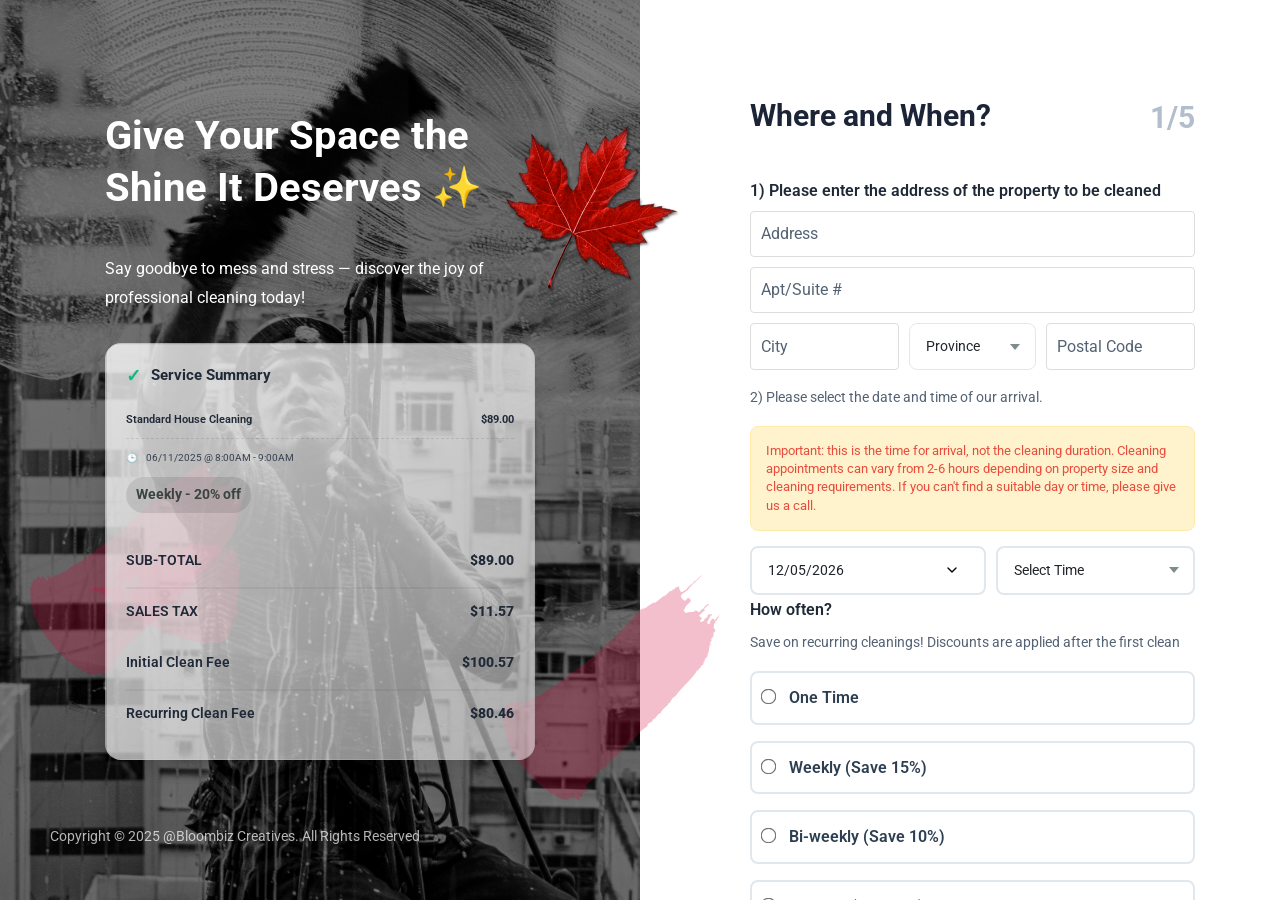
==== commit e4cd4814: "last commit" ====
--- a/index.html
+++ b/index.html
@@ -1,4 +1,3 @@
-
 <!doctype html>
 <html lang="en">
 
@@ -39,7 +38,7 @@
       }
     }
     
-    /* Show mobile summary at bottom of each step */
+    /* Mobile summary styling */
     .mobile-summary {
       display: none;
       margin-top: 20px;
@@ -99,6 +98,23 @@
       display: flex;
       justify-content: space-between;
       margin-bottom: 5px;
+    }
+
+    /* Cleaning option selection styles */
+    .cleaning-option.selected {
+      border: 2px solid #4CAF50;
+      background-color: #f8f9fa;
+      box-shadow: 0 0 5px rgba(0,0,0,0.2);
+    }
+    .cleaning-option {
+      cursor: pointer;
+      transition: all 0.3s ease;
+      padding: 10px;
+      border-radius: 5px;
+      border: 1px solid #ddd;
+    }
+    .cleaning-option:hover {
+      background-color: #f0f0f0;
     }
   </style>
 </head>
@@ -233,37 +249,6 @@
                       </div>
                     </div>
 
-                    <!-- Mobile summary for step 1 -->
-                    <div class="mobile-summary">
-                      <h3>Service Summary</h3>
-                      <div class="service-row">
-                        <span class="service-name">Standard House Cleaning</span>
-                        <span class="service-price">$89.00</span>
-                      </div>
-                      <div class="time-slot">06/11/2025 @ 8:00AM - 9:00AM</div>
-                      <div class="frequency">Weekly - 20% off</div>
-                      <div class="totals">
-                        <div class="subtotal">
-                          <span>SUB-TOTAL</span>
-                          <span>$89.00</span>
-                        </div>
-                        <div class="tax">
-                          <span>SALES TAX</span>
-                          <span>$11.57</span>
-                        </div>
-                      </div>
-                      <div class="fees">
-                        <div class="initial-fee">
-                          <span>Initial Clean Fee</span>
-                          <span>$100.57</span>
-                        </div>
-                        <div class="recurring-fee">
-                          <span>Recurring Clean Fee</span>
-                          <span>$80.46</span>
-                        </div>
-                      </div>
-                    </div>
-
                     <div class="form-buttons">
                       <button type="button" class="btn btn-primary next-step" data-next="step2">Continue</button>
                     </div>
@@ -366,37 +351,6 @@
                     </div>
                   </div>
 
-                  <!-- Mobile summary for step 2 -->
-                  <div class="mobile-summary">
-                    <h3>Service Summary</h3>
-                    <div class="service-row">
-                      <span class="service-name">Standard House Cleaning</span>
-                      <span class="service-price">$89.00</span>
-                    </div>
-                    <div class="time-slot">06/11/2025 @ 8:00AM - 9:00AM</div>
-                    <div class="frequency">Weekly - 20% off</div>
-                    <div class="totals">
-                      <div class="subtotal">
-                        <span>SUB-TOTAL</span>
-                        <span>$89.00</span>
-                      </div>
-                      <div class="tax">
-                        <span>SALES TAX</span>
-                        <span>$11.57</span>
-                      </div>
-                    </div>
-                    <div class="fees">
-                      <div class="initial-fee">
-                        <span>Initial Clean Fee</span>
-                        <span>$100.57</span>
-                      </div>
-                      <div class="recurring-fee">
-                        <span>Recurring Clean Fee</span>
-                        <span>$80.46</span>
-                      </div>
-                    </div>
-                  </div>
-
                   <div class="form-buttons">
                     <button type="button" class="btn btn-secondary prev-step" data-prev="step1">Back</button>
                     <button type="button" class="btn btn-primary next-step" data-next="step3">Continue</button>
@@ -420,92 +374,64 @@
                   </div>
 
                   <div class="cleaning-options">
-                    <div class="cleaning-option" data-option="deep-clean">
+                    <div class="cleaning-option" data-option="deep-clean" onclick="selectOption(this)">
                       <div class="icon">🧽</div>
                       <div class="title">Deep Clean Package</div>
                     </div>
-                    <div class="cleaning-option" data-option="move-in-out">
+                    <div class="cleaning-option" data-option="move-in-out" onclick="selectOption(this)">
                       <div class="icon">📦</div>
                       <div class="title">Move In/Out Clean Package</div>
                     </div>
-                    <div class="cleaning-option" data-option="renovation">
+                    <div class="cleaning-option" data-option="renovation" onclick="selectOption(this)">
                       <div class="icon">🔨</div>
                       <div class="title">Renovation Clean Package</div>
                     </div>
-                    <div class="cleaning-option" data-option="move-student">
+                    <div class="cleaning-option" data-option="move-student" onclick="selectOption(this)">
                       <div class="icon">🎓</div>
                       <div class="title">Move In/Out Package (Student Property)</div>
                     </div>
                   </div>
 
                   <div class="cleaning-options">
-                    <div class="cleaning-option" data-option="airbnb">
+                    <div class="cleaning-option" data-option="airbnb" onclick="selectOption(this)">
                       <div class="icon">🏠</div>
                       <div class="title">AirBnB Listing</div>
                     </div>
-                    <div class="cleaning-option" data-option="pets">
+                    <div class="cleaning-option" data-option="pets" onclick="selectOption(this)">
                       <div class="icon">❤️</div>
                       <div class="title">I have Pets</div>
                     </div>
-                    <div class="cleaning-option" data-option="fridge">
+                    <div class="cleaning-option" data-option="fridge" onclick="selectOption(this)">
                       <div class="icon">📋</div>
                       <div class="title">Inside Fridge</div>
                     </div>
-                    <div class="cleaning-option" data-option="oven">
+                    <div class="cleaning-option" data-option="oven" onclick="selectOption(this)">
                       <div class="icon">🔥</div>
                       <div class="title">Inside Oven</div>
                     </div>
                   </div>
 
                   <div class="cleaning-options">
-                    <div class="cleaning-option" data-option="cabinets">
+                    <div class="cleaning-option" data-option="cabinets" onclick="selectOption(this)">
                       <div class="icon">🗄️</div>
                       <div class="title">Inside Cabinets</div>
                     </div>
-                    <div class="cleaning-option" data-option="kitchen">
+                    <div class="cleaning-option" data-option="kitchen" onclick="selectOption(this)">
                       <div class="icon">🍽️</div>
                       <div class="title">Additional Kitchen</div>
                     </div>
-                    <div class="cleaning-option" data-option="blinds">
+                    <div class="cleaning-option" data-option="blinds" onclick="selectOption(this)">
                       <div class="icon">🪟</div>
                       <div class="title">Blinds (per window)</div>
                     </div>
-                    <div class="cleaning-option" data-option="windows">
+                    <div class="cleaning-option" data-option="windows" onclick="selectOption(this)">
                       <div class="icon">🏠</div>
                       <div class="title">Inside Windows with Tracks (up to 6)</div>
                     </div>
                   </div>
 
-                  <!-- Mobile summary for step 3 -->
-                  <div class="mobile-summary">
-                    <h3>Service Summary</h3>
-                    <div class="service-row">
-                      <span class="service-name">Standard House Cleaning</span>
-                      <span class="service-price">$89.00</span>
-                    </div>
-                    <div class="time-slot">06/11/2025 @ 8:00AM - 9:00AM</div>
-                    <div class="frequency">Weekly - 20% off</div>
-                    <div class="totals">
-                      <div class="subtotal">
-                        <span>SUB-TOTAL</span>
-                        <span>$89.00</span>
-                      </div>
-                      <div class="tax">
-                        <span>SALES TAX</span>
-                        <span>$11.57</span>
-                      </div>
-                    </div>
-                    <div class="fees">
-                      <div class="initial-fee">
-                        <span>Initial Clean Fee</span>
-                        <span>$100.57</span>
-                      </div>
-                      <div class="recurring-fee">
-                        <span>Recurring Clean Fee</span>
-                        <span>$80.46</span>
-                      </div>
-                    </div>
-                  </div>
+                  <!-- Hidden input to store selected options -->
+                  <input type="hidden" id="selectedOptions" name="selectedOptions" value="">
 
                   <div class="form-buttons">
                     <button type="button" class="btn btn-secondary prev-step" data-prev="step2">Back</button>
@@ -541,37 +467,6 @@
                   <div class="form-group">
                     <label>Phone Number *</label>
                     <input type="tel" id="phone" class="" required>
-                  </div>
-
-                  <!-- Mobile summary for step 4 -->
-                  <div class="mobile-summary">
-                    <h3>Service Summary</h3>
-                    <div class="service-row">
-                      <span class="service-name">Standard House Cleaning</span>
-                      <span class="service-price">$89.00</span>
-                    </div>
-                    <div class="time-slot">06/11/2025 @ 8:00AM - 9:00AM</div>
-                    <div class="frequency">Weekly - 20% off</div>
-                    <div class="totals">
-                      <div class="subtotal">
-                        <span>SUB-TOTAL</span>
-                        <span>$89.00</span>
-                      </div>
-                      <div class="tax">
-                        <span>SALES TAX</span>
-                        <span>$11.57</span>
-                      </div>
-                    </div>
-                    <div class="fees">
-                      <div class="initial-fee">
-                        <span>Initial Clean Fee</span>
-                        <span>$100.57</span>
-                      </div>
-                      <div class="recurring-fee">
-                        <span>Recurring Clean Fee</span>
-                        <span>$80.46</span>
-                      </div>
-                    </div>
                   </div>
 
                   <div class="form-buttons">
@@ -666,37 +561,6 @@
                     </div>
                   </div>
 
-                  <!-- Mobile summary for step 5 -->
-                  <div class="mobile-summary">
-                    <h3>Service Summary</h3>
-                    <div class="service-row">
-                      <span class="service-name">Standard House Cleaning</span>
-                      <span class="service-price">$89.00</span>
-                    </div>
-                    <div class="time-slot">06/11/2025 @ 8:00AM - 9:00AM</div>
-                    <div class="frequency">Weekly - 20% off</div>
-                    <div class="totals">
-                      <div class="subtotal">
-                        <span>SUB-TOTAL</span>
-                        <span>$89.00</span>
-                      </div>
-                      <div class="tax">
-                        <span>SALES TAX</span>
-                        <span>$11.57</span>
-                      </div>
-                    </div>
-                    <div class="fees">
-                      <div class="initial-fee">
-                        <span>Initial Clean Fee</span>
-                        <span>$100.57</span>
-                      </div>
-                      <div class="recurring-fee">
-                        <span>Recurring Clean Fee</span>
-                        <span>$80.46</span>
-                      </div>
-                    </div>
-                  </div>
-
                   <div class="form-buttons">
                     <button type="button" class="btn btn-secondary prev-step" data-prev="step4">Back</button>
                     <button type="button" class="btn btn-primary next-step" data-next="step6">Continue</button>
@@ -737,40 +601,40 @@
                     </div>
                   </div>
 
-                  <!-- Mobile summary for step 6 -->
-                  <div class="mobile-summary">
-                    <h3>Service Summary</h3>
-                    <div class="service-row">
-                      <span class="service-name">Standard House Cleaning</span>
-                      <span class="service-price">$89.00</span>
-                    </div>
-                    <div class="time-slot">06/11/2025 @ 8:00AM - 9:00AM</div>
-                    <div class="frequency">Weekly - 20% off</div>
-                    <div class="totals">
-                      <div class="subtotal">
-                        <span>SUB-TOTAL</span>
-                        <span>$89.00</span>
-                      </div>
-                      <div class="tax">
-                        <span>SALES TAX</span>
-                        <span>$11.57</span>
-                      </div>
-                    </div>
-                    <div class="fees">
-                      <div class="initial-fee">
-                        <span>Initial Clean Fee</span>
-                        <span>$100.57</span>
-                      </div>
-                      <div class="recurring-fee">
-                        <span>Recurring Clean Fee</span>
-                        <span>$80.46</span>
-                      </div>
-                    </div>
-                  </div>
-
                   <div class="form-buttons">
                     <button type="button" class="btn btn-secondary prev-step" data-prev="step5">Back</button>
                     <button type="submit" class="btn btn-primary">Submit Booking</button>
+                  </div>
+                </div>
+              </div>
+
+              <!-- Single Mobile Summary Section -->
+              <div class="mobile-summary">
+                <h3>Service Summary</h3>
+                <div class="service-row">
+                  <span class="service-name">Standard House Cleaning</span>
+                  <span class="service-price">$89.00</span>
+                </div>
+                <div class="time-slot">06/11/2025 @ 8:00AM - 9:00AM</div>
+                <div class="frequency">Weekly - 20% off</div>
+                <div class="totals">
+                  <div class="subtotal">
+                    <span>SUB-TOTAL</span>
+                    <span>$89.00</span>
+                  </div>
+                  <div class="tax">
+                    <span>SALES TAX</span>
+                    <span>$11.57</span>
+                  </div>
+                </div>
+                <div class="fees">
+                  <div class="initial-fee">
+                    <span>Initial Clean Fee</span>
+                    <span>$100.57</span>
+                  </div>
+                  <div class="recurring-fee">
+                    <span>Recurring Clean Fee</span>
+                    <span>$80.46</span>
                   </div>
                 </div>
               </div>
@@ -784,13 +648,11 @@
       <div class="copyright">
         <p>Copyright &copy; 2025 <a href="#">@Bloombiz Creatives</a>. All Rights Reserved</p>
       </div>
-
     </div>
   </div>
 
-
-
-
+  
+<script src="assets/js/form-script.js"></script>
   <script src="assets/js/cleaning-options.js"></script>
   <script src="assets/js/pricingcalculator.js"></script>
   <script src="assets/js/form.js"></script>
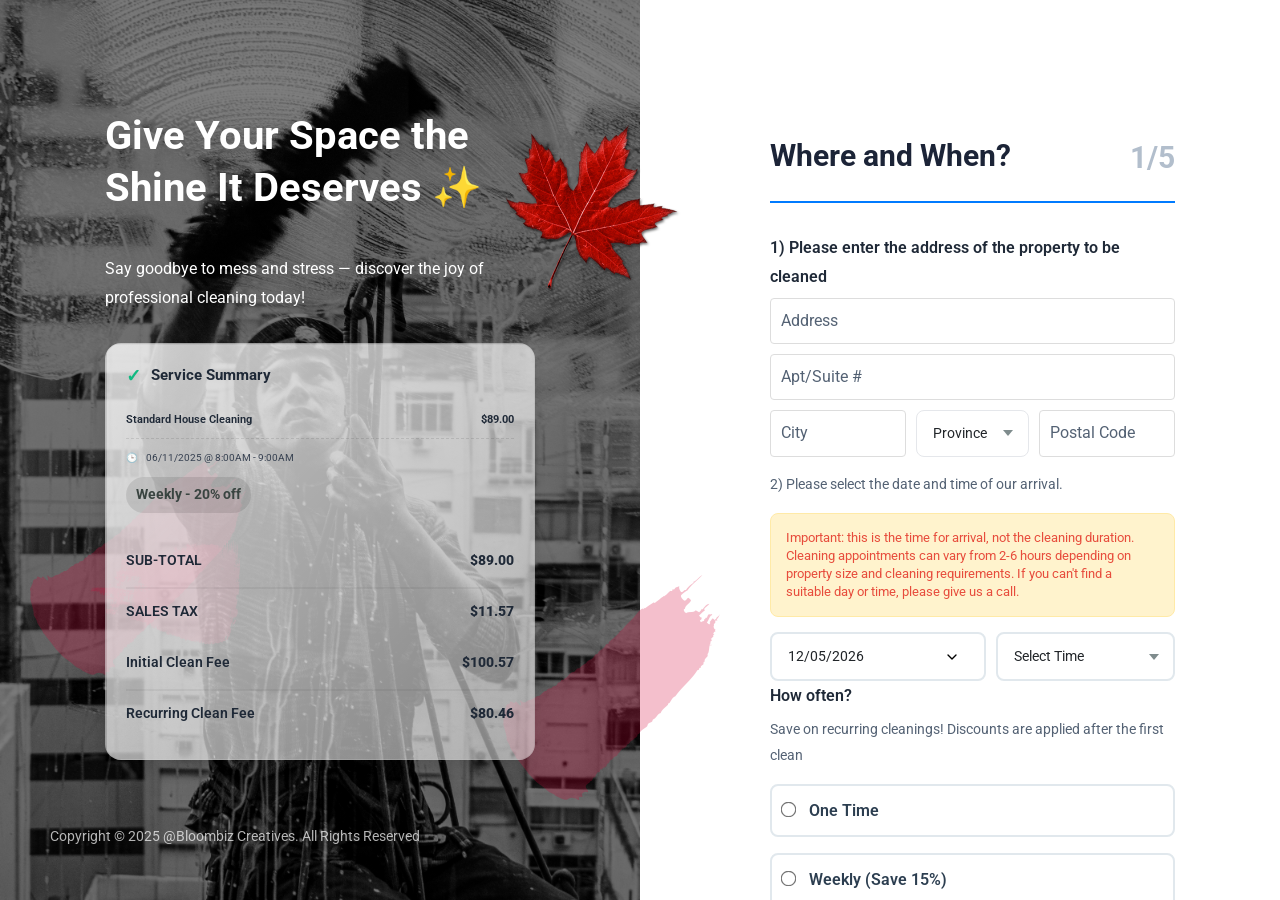
==== commit fc6e6b91: "first commit" ====
--- a/index.html
+++ b/index.html
@@ -20,6 +20,9 @@
   <link rel="stylesheet" type="text/css" href="assets/css/donation.css">
   <link rel="stylesheet" href="assets/css/form.css">
   <link rel="stylesheet" href="https://cdnjs.cloudflare.com/ajax/libs/font-awesome/6.0.0/css/all.min.css">
+      <link href="https://cdnjs.cloudflare.com/ajax/libs/font-awesome/6.4.0/css/all.min.css" rel="stylesheet">
+      
+
 
   <!-- Fonts -->
   <link href="https://fonts.googleapis.com/css2?family=Roboto:wght@400;500;700&amp;display=swap" rel="stylesheet">
@@ -30,93 +33,7 @@
   <link rel="apple-touch-icon" sizes="72x72" href="assets/images/icon-72x72.png">
   <link rel="apple-touch-icon" sizes="114x114" href="assets/images/icon-114x114.png"> -->
 
-  <style>
-    /* Hide pricing summary on mobile */
-    @media (max-width: 991px) {
-      .content-block.desktop-summary {
-        display: none;
-      }
-    }
-    
-    /* Mobile summary styling */
-    .mobile-summary {
-      display: none;
-      margin-top: 20px;
-      padding: 15px;
-      background: #f8f9fa;
-      border-radius: 8px;
-    }
-    
-    @media (max-width: 991px) {
-      .mobile-summary {
-        display: block;
-      }
-    }
-    
-    .mobile-summary h3 {
-      font-size: 18px;
-      margin-bottom: 10px;
-    }
-    
-    .mobile-summary .service-row {
-      display: flex;
-      justify-content: space-between;
-      margin-bottom: 8px;
-    }
-    
-    .mobile-summary .time-slot {
-      font-size: 14px;
-      color: #666;
-      margin-bottom: 8px;
-    }
-    
-    .mobile-summary .frequency {
-      font-size: 14px;
-      color: #28a745;
-      margin-bottom: 10px;
-    }
-    
-    .mobile-summary .totals {
-      border-top: 1px solid #ddd;
-      padding-top: 10px;
-      margin-top: 10px;
-    }
-    
-    .mobile-summary .totals div {
-      display: flex;
-      justify-content: space-between;
-      margin-bottom: 5px;
-    }
-    
-    .mobile-summary .fees {
-      border-top: 1px solid #ddd;
-      padding-top: 10px;
-      margin-top: 10px;
-    }
-    
-    .mobile-summary .fees div {
-      display: flex;
-      justify-content: space-between;
-      margin-bottom: 5px;
-    }
-
-    /* Cleaning option selection styles */
-    .cleaning-option.selected {
-      border: 2px solid #4CAF50;
-      background-color: #f8f9fa;
-      box-shadow: 0 0 5px rgba(0,0,0,0.2);
-    }
-    .cleaning-option {
-      cursor: pointer;
-      transition: all 0.3s ease;
-      padding: 10px;
-      border-radius: 5px;
-      border: 1px solid #ddd;
-    }
-    .cleaning-option:hover {
-      background-color: #f0f0f0;
-    }
-  </style>
+
 </head>
 
 <body>
@@ -569,45 +486,254 @@
               </div>
 
               <!-- Step 6 - Payment Method -->
-              <div class="form-steps" id="step6">
-                <div class="form-block">
-                  <a href="#" class="prev-page prev-step" data-prev="step5">Back to Previous</a>
-                  <div class="donation-header">
-                    <h2>Payment Method</h2>
-                    <p>5/5</p>
-                  </div>
-
-                  <div class="form-group">
-                    <label for="inputCard">Card Number</label>
-                    <input type="text" class="form-control" id="inputCard" placeholder="e.g. 0000 0000 0000 0000"
-                      required>
-                  </div>
-                  <div class="form-group">
-                    <label for="inputHolder">Cardholder name</label>
-                    <input type="text" class="form-control" id="inputHolder" placeholder="e.g. John Doe" required>
-                  </div>
-                  <div class="row">
-                    <div class="col-sm-6">
-                      <div class="form-group">
-                        <label for="inputExpire">Expiry date</label>
-                        <input type="text" class="form-control" id="inputExpire" placeholder="e.g. MM/YY" required>
-                      </div>
-                    </div>
-                    <div class="col-sm-6">
-                      <div class="form-group">
-                        <label for="inputCCV">CCV Code</label>
-                        <input type="text" class="form-control" id="inputCCV" placeholder="e.g. 000" required>
-                      </div>
-                    </div>
-                  </div>
-
-                  <div class="form-buttons">
-                    <button type="button" class="btn btn-secondary prev-step" data-prev="step5">Back</button>
-                    <button type="submit" class="btn btn-primary">Submit Booking</button>
-                  </div>
-                </div>
-              </div>
-
+                <div class="form-steps" id="step6">
+        <div class="form-block">
+            <a href="#" class="prev-page prev-step" data-prev="step5">
+                <i class="fas fa-arrow-left"></i> Back to Previous
+            </a>
+            
+            <div class="donation-header">
+                <h2>Payment Method</h2>
+                <p>Step 5/5</p>
+            </div>
+
+            <!-- Payment Method Selection -->
+            <div class="payment-methods">
+                <h5 class="mb-3">Choose your payment method:</h5>
+                
+                <!-- Credit/Debit Card Option -->
+                <div class="payment-option" onclick="selectPayment('card')">
+                    <input type="radio" name="paymentMethod" value="card" id="paymentCard">
+                    <div class="payment-icon text-primary">
+                        <i class="fas fa-credit-card"></i>
+                    </div>
+                    <div class="payment-details">
+                        <div class="payment-title">Credit/Debit Card</div>
+                        <p class="payment-description">Pay securely with your credit or debit card</p>
+                    </div>
+                </div>
+
+                <!-- Cash Option -->
+                <div class="payment-option" onclick="selectPayment('cash')">
+                    <input type="radio" name="paymentMethod" value="cash" id="paymentCash">
+                    <div class="payment-icon text-success">
+                        <span class="emoji-icon">💸</span>
+                    </div>
+                    <div class="payment-details">
+                        <div class="payment-title">Cash Payment</div>
+                        <p class="payment-description">Pay in cash upon arrival or pickup</p>
+                    </div>
+                </div>
+
+                <!-- Electronic Transaction Option -->
+                <div class="payment-option" onclick="selectPayment('etransaction')">
+                    <input type="radio" name="paymentMethod" value="etransaction" id="paymentEtransaction">
+                    <div class="payment-icon text-info">
+                        <i class="fas fa-mobile-alt"></i>
+                    </div>
+                    <div class="payment-details">
+                        <div class="payment-title">Electronic Transaction</div>
+                        <p class="payment-description">UPI, Digital Wallet, Net Banking, etc.</p>
+                    </div>
+                </div>
+            </div>
+
+            <!-- Payment Forms -->
+            <div id="paymentForms">
+                <!-- Credit/Debit Card Form -->
+                <div class="form-section" id="cardForm">
+                    <div class="payment-form">
+                        <h6 class="mb-3"><i class="fas fa-credit-card me-2"></i>Card Details</h6>
+                        
+                        <div class="form-group mb-3">
+                            <label for="inputCard" class="form-label">Card Number</label>
+                            <input type="text" class="form-control" id="inputCard" 
+                                   placeholder="0000 0000 0000 0000" maxlength="19" required>
+                        </div>
+                        
+                        <div class="form-group mb-3">
+                            <label for="inputHolder" class="form-label">Cardholder Name</label>
+                            <input type="text" class="form-control" id="inputHolder" 
+                                   placeholder="John Doe" required>
+                        </div>
+                        
+                        <div class="row">
+                            <div class="col-sm-6">
+                                <div class="form-group mb-3">
+                                    <label for="inputExpire" class="form-label">Expiry Date</label>
+                                    <input type="text" class="form-control" id="inputExpire" 
+                                           placeholder="MM/YY" maxlength="5" required>
+                                </div>
+                            </div>
+                            <div class="col-sm-6">
+                                <div class="form-group mb-3">
+                                    <label for="inputCCV" class="form-label">CVV Code</label>
+                                    <input type="text" class="form-control" id="inputCCV" 
+                                           placeholder="000" maxlength="4" required>
+                                </div>
+                            </div>
+                        </div>
+                    </div>
+                </div>
+
+                <!-- Cash Payment Form -->
+                <div class="form-section" id="cashForm">
+                    <div class="payment-form">
+                        <h6 class="mb-3"><span class="emoji-icon">💸</span> Cash Payment</h6>
+                        <div class="cash-info">
+                            <h6><i class="fas fa-info-circle me-2"></i>Payment Instructions</h6>
+                            <p class="mb-2">Please note the following for cash payment:</p>
+                            <ul class="mb-0">
+                                <li>Payment must be made in exact amount</li>
+                                <li>Cash payment accepted upon arrival/pickup</li>
+                                <li>Keep your booking reference ready</li>
+                                <li>Receipt will be provided after payment</li>
+                            </ul>
+                        </div>
+                        
+                        <div class="form-group mt-3">
+                            <div class="form-check">
+                                <input class="form-check-input" type="checkbox" id="cashConfirm" required>
+                                <label class="form-check-label" for="cashConfirm">
+                                    I understand the cash payment terms and conditions
+                                </label>
+                            </div>
+                        </div>
+                    </div>
+                </div>
+
+                <!-- Electronic Transaction Form -->
+                <div class="form-section" id="etransactionForm">
+                    <div class="payment-form">
+                        <h6 class="mb-3"><i class="fas fa-mobile-alt me-2"></i>Electronic Payment</h6>
+                        
+                        <div class="etransaction-info">
+                            <h6><i class="fas fa-shield-alt me-2"></i>Secure Digital Payment</h6>
+                            <p class="mb-0">Choose your preferred electronic payment method below:</p>
+                        </div>
+                        
+                        <div class="etransaction-options">
+                            <div class="etransaction-btn" onclick="selectETransaction('upi')">
+                                <i class="fas fa-qrcode d-block mb-1"></i>
+                                <small>UPI</small>
+                            </div>
+                            <div class="etransaction-btn" onclick="selectETransaction('paytm')">
+                                <i class="fas fa-wallet d-block mb-1"></i>
+                                <small>Paytm</small>
+                            </div>
+                            <div class="etransaction-btn" onclick="selectETransaction('gpay')">
+                                <i class="fab fa-google-pay d-block mb-1"></i>
+                                <small>Google Pay</small>
+                            </div>
+                            <div class="etransaction-btn" onclick="selectETransaction('phonepe')">
+                                <i class="fas fa-mobile d-block mb-1"></i>
+                                <small>PhonePe</small>
+                            </div>
+                            <div class="etransaction-btn" onclick="selectETransaction('netbanking')">
+                                <i class="fas fa-university d-block mb-1"></i>
+                                <small>Net Banking</small>
+                            </div>
+                            <div class="etransaction-btn" onclick="selectETransaction('wallet')">
+                                <i class="fas fa-credit-card d-block mb-1"></i>
+                                <small>Digital Wallet</small>
+                            </div>
+                        </div>
+                        
+                        <div class="form-group mt-3">
+                            <label for="eTransactionId" class="form-label">Phone Number / UPI ID</label>
+                            <input type="text" class="form-control" id="eTransactionId" 
+                                   placeholder="Enter your phone number or UPI ID">
+                        </div>
+                        
+                        <input type="hidden" id="selectedETransaction" name="selectedETransaction">
+                    </div>
+                </div>
+            </div>
+
+            <div class="form-buttons">
+                <button type="button" class="btn btn-secondary prev-step" data-prev="step5">
+                    <i class="fas fa-arrow-left me-2"></i>Back
+                </button>
+                <button type="submit" class="btn btn-primary">
+                    Submit Booking <i class="fas fa-check ms-2"></i>
+                </button>
+            </div>
+        </div>
+    </div>
+
+
+    <script>
+        function selectPayment(method) {
+            // Remove active class from all payment options
+            document.querySelectorAll('.payment-option').forEach(option => {
+                option.classList.remove('active');
+            });
+            
+            // Add active class to selected option
+            event.currentTarget.classList.add('active');
+            
+            // Check the radio button
+            document.getElementById('payment' + method.charAt(0).toUpperCase() + method.slice(1)).checked = true;
+            
+            // Hide all form sections
+            document.querySelectorAll('.form-section').forEach(section => {
+                section.classList.remove('active');
+            });
+            
+            // Show selected form section
+            document.getElementById(method + 'Form').classList.add('active');
+        }
+
+        function selectETransaction(type) {
+            // Remove selected class from all e-transaction options
+            document.querySelectorAll('.etransaction-btn').forEach(btn => {
+                btn.classList.remove('selected');
+            });
+            
+            // Add selected class to clicked option
+            event.currentTarget.classList.add('selected');
+            
+            // Store selected e-transaction type
+            document.getElementById('selectedETransaction').value = type;
+            
+            // Update placeholder based on selection
+            const input = document.getElementById('eTransactionId');
+            if (type === 'upi') {
+                input.placeholder = 'Enter your UPI ID (e.g., user@paytm)';
+            } else if (type === 'netbanking') {
+                input.placeholder = 'Enter your registered mobile number';
+            } else {
+                input.placeholder = 'Enter your registered mobile number';
+            }
+        }
+
+        // Format card number input
+        document.getElementById('inputCard').addEventListener('input', function(e) {
+            let value = e.target.value.replace(/\s+/g, '').replace(/[^0-9]/gi, '');
+            let formattedValue = value.match(/.{1,4}/g)?.join(' ') || value;
+            if (formattedValue.length > 19) formattedValue = formattedValue.substr(0, 19);
+            this.value = formattedValue;
+        });
+
+        // Format expiry date input
+        document.getElementById('inputExpire').addEventListener('input', function(e) {
+            let value = e.target.value.replace(/\D/g, '');
+            if (value.length >= 2) {
+                value = value.substring(0,2) + '/' + value.substring(2,4);
+            }
+            this.value = value;
+        });
+
+        // Format CVV input
+        document.getElementById('inputCCV').addEventListener('input', function(e) {
+            this.value = this.value.replace(/[^0-9]/g, '');
+        });
+
+        // Default selection
+        document.addEventListener('DOMContentLoaded', function() {
+            selectPayment('card');
+        });
+    </script>
               <!-- Single Mobile Summary Section -->
               <div class="mobile-summary">
                 <h3>Service Summary</h3>
--- a/assets/css/form.css
+++ b/assets/css/form.css
@@ -1125,3 +1125,251 @@
     background-color: #e6f0ff;
   }
 
+
+
+
+      @media (max-width: 991px) {
+      .content-block.desktop-summary {
+        display: none;
+      }
+    }
+    
+    /* Mobile summary styling */
+    .mobile-summary {
+      display: none;
+      margin-top: 20px;
+      padding: 15px;
+      background: #f8f9fa;
+      border-radius: 8px;
+    }
+    
+    @media (max-width: 991px) {
+      .mobile-summary {
+        display: block;
+      }
+    }
+    
+    .mobile-summary h3 {
+      font-size: 18px;
+      margin-bottom: 10px;
+    }
+    
+    .mobile-summary .service-row {
+      display: flex;
+      justify-content: space-between;
+      margin-bottom: 8px;
+    }
+    
+    .mobile-summary .time-slot {
+      font-size: 14px;
+      color: #666;
+      margin-bottom: 8px;
+    }
+    
+    .mobile-summary .frequency {
+      font-size: 14px;
+      color: #28a745;
+      margin-bottom: 10px;
+    }
+    
+    .mobile-summary .totals {
+      border-top: 1px solid #ddd;
+      padding-top: 10px;
+      margin-top: 10px;
+    }
+    
+    .mobile-summary .totals div {
+      display: flex;
+      justify-content: space-between;
+      margin-bottom: 5px;
+    }
+    
+    .mobile-summary .fees {
+      border-top: 1px solid #ddd;
+      padding-top: 10px;
+      margin-top: 10px;
+    }
+    
+    .mobile-summary .fees div {
+      display: flex;
+      justify-content: space-between;
+      margin-bottom: 5px;
+    }
+
+    /* Cleaning option selection styles */
+    .cleaning-option.selected {
+      border: 2px solid #4CAF50;
+      background-color: #f8f9fa;
+      box-shadow: 0 0 5px rgba(0,0,0,0.2);
+    }
+    .cleaning-option {
+      cursor: pointer;
+      transition: all 0.3s ease;
+      padding: 10px;
+      border-radius: 5px;
+      border: 1px solid #ddd;
+    }
+    .cleaning-option:hover {
+      background-color: #f0f0f0;
+    }
+
+
+
+
+
+
+
+
+
+     .payment-icon::before {
+            font-family: "Font Awesome 6 Free", "Font Awesome 6 Brands", serif;
+            font-weight: 900;
+        }
+        
+        .icon-fallback-card::before { content: "💳"; }
+        .icon-fallback-cash::before { content: "💵"; }
+        .icon-fallback-mobile::before { content: "📱"; }
+        .icon-fallback-qr::before { content: "⚡"; }
+        .icon-fallback-wallet::before { content: "👛"; }
+        .icon-fallback-bank::before { content: "🏦"; }
+        .icon-fallback-google::before { content: "G"; }
+        .icon-fallback-mobile-alt::before { content: "📲"; }
+        .icon-fallback-credit::before { content: "💳"; }
+        .icon-fallback-shield::before { content: "🛡️"; }
+        .icon-fallback-info::before { content: "ℹ️"; }
+        .icon-fallback-arrow::before { content: "←"; }
+        .icon-fallback-check::before { content: "✓"; }
+
+            .form-steps {
+            max-width: 600px;
+            margin: 20px auto;
+            padding: 20px;
+            /* background: #f8f9fa; */
+            border-radius: 10px;
+        }
+        
+        .donation-header {
+            text-align: center;
+            margin-bottom: 30px;
+            padding-bottom: 15px;
+            border-bottom: 2px solid #007bff;
+        }
+        
+        .payment-methods {
+            margin-bottom: 25px;
+        }
+        
+        .payment-option {
+            border: 2px solid #e9ecef;
+            border-radius: 8px;
+            padding: 15px;
+            margin-bottom: 15px;
+            cursor: pointer;
+            transition: all 0.3s ease;
+            display: flex;
+            align-items: center;
+        }
+        
+        .payment-option:hover {
+            border-color: #007bff;
+            background-color: #f8f9ff;
+        }
+        
+        .payment-option.active {
+            border-color: #007bff;
+            background-color: #e7f3ff;
+        }
+        
+        .payment-option input[type="radio"] {
+            margin-right: 15px;
+            transform: scale(1.2);
+        }
+        
+        .payment-icon {
+            font-size: 24px;
+            margin-right: 15px;
+            width: 40px;
+            text-align: center;
+        }
+        
+        .payment-details {
+            flex-grow: 1;
+        }
+        
+        .payment-title {
+            font-weight: 600;
+            margin-bottom: 5px;
+        }
+        
+        .payment-description {
+            font-size: 0.9em;
+            color: #6c757d;
+            margin: 0;
+        }
+        
+        .payment-form {
+            background: white;
+            padding: 20px;
+            border-radius: 8px;
+            margin-top: 20px;
+            border: 1px solid #dee2e6;
+        }
+        
+        .form-section {
+            display: none;
+        }
+        
+        .form-section.active {
+            display: block;
+        }
+        
+        .form-buttons {
+            display: flex;
+            justify-content: space-between;
+            margin-top: 30px;
+        }
+        
+        .prev-page {
+            color: #6c757d;
+            text-decoration: none;
+            margin-bottom: 20px;
+            display: inline-block;
+        }
+        
+        .prev-page:hover {
+            color: #007bff;
+        }
+        
+        .cash-info, .etransaction-info {
+            background: #f8f9fa;
+            padding: 15px;
+            border-radius: 8px;
+            border-left: 4px solid #28a745;
+        }
+        
+        .etransaction-options {
+            display: grid;
+            grid-template-columns: repeat(auto-fit, minmax(120px, 1fr));
+            gap: 10px;
+            margin-top: 15px;
+        }
+        
+        .etransaction-btn {
+            padding: 10px;
+            border: 1px solid #dee2e6;
+            border-radius: 6px;
+            text-align: center;
+            cursor: pointer;
+            transition: all 0.3s ease;
+            background: white;
+        }
+        
+        .etransaction-btn:hover {
+            border-color: #007bff;
+            background-color: #f8f9ff;
+        }
+        
+        .etransaction-btn.selected {
+            border-color: #007bff;
+            background-color: #e7f3ff;
+        }
